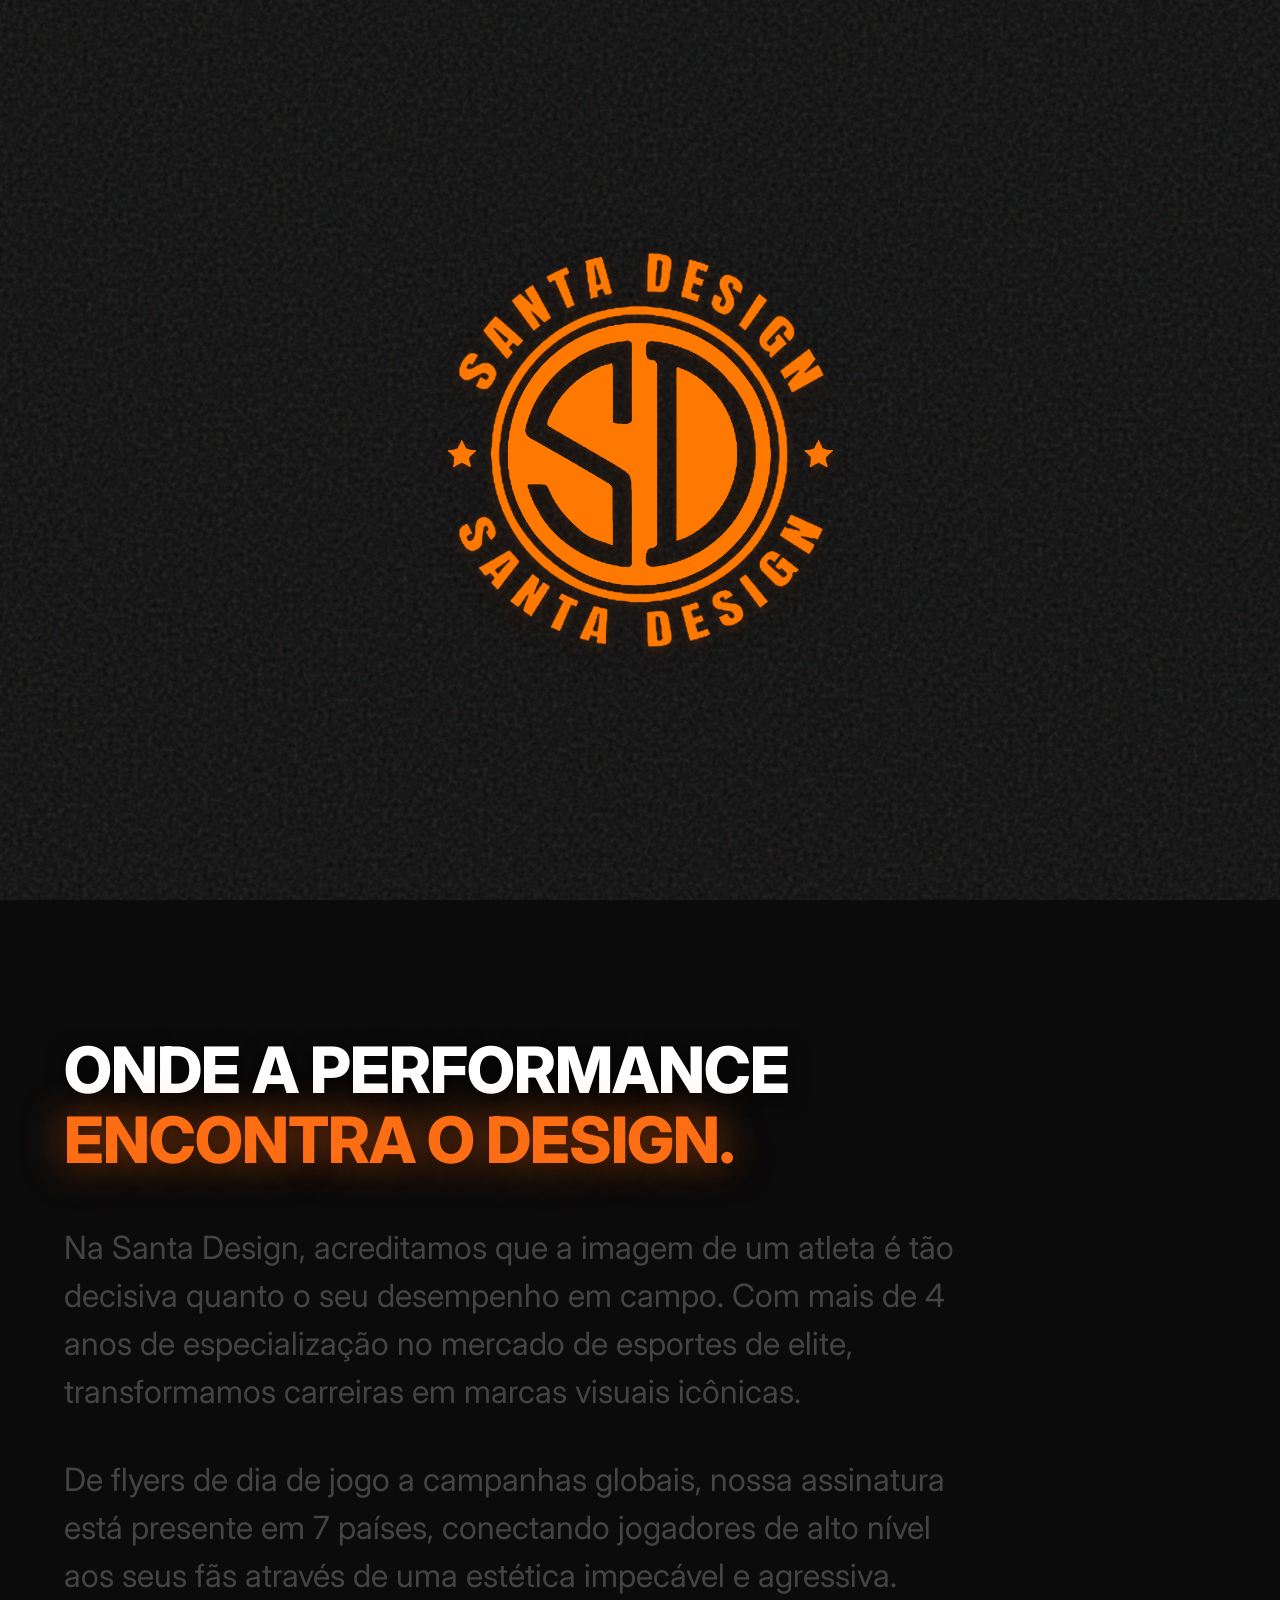
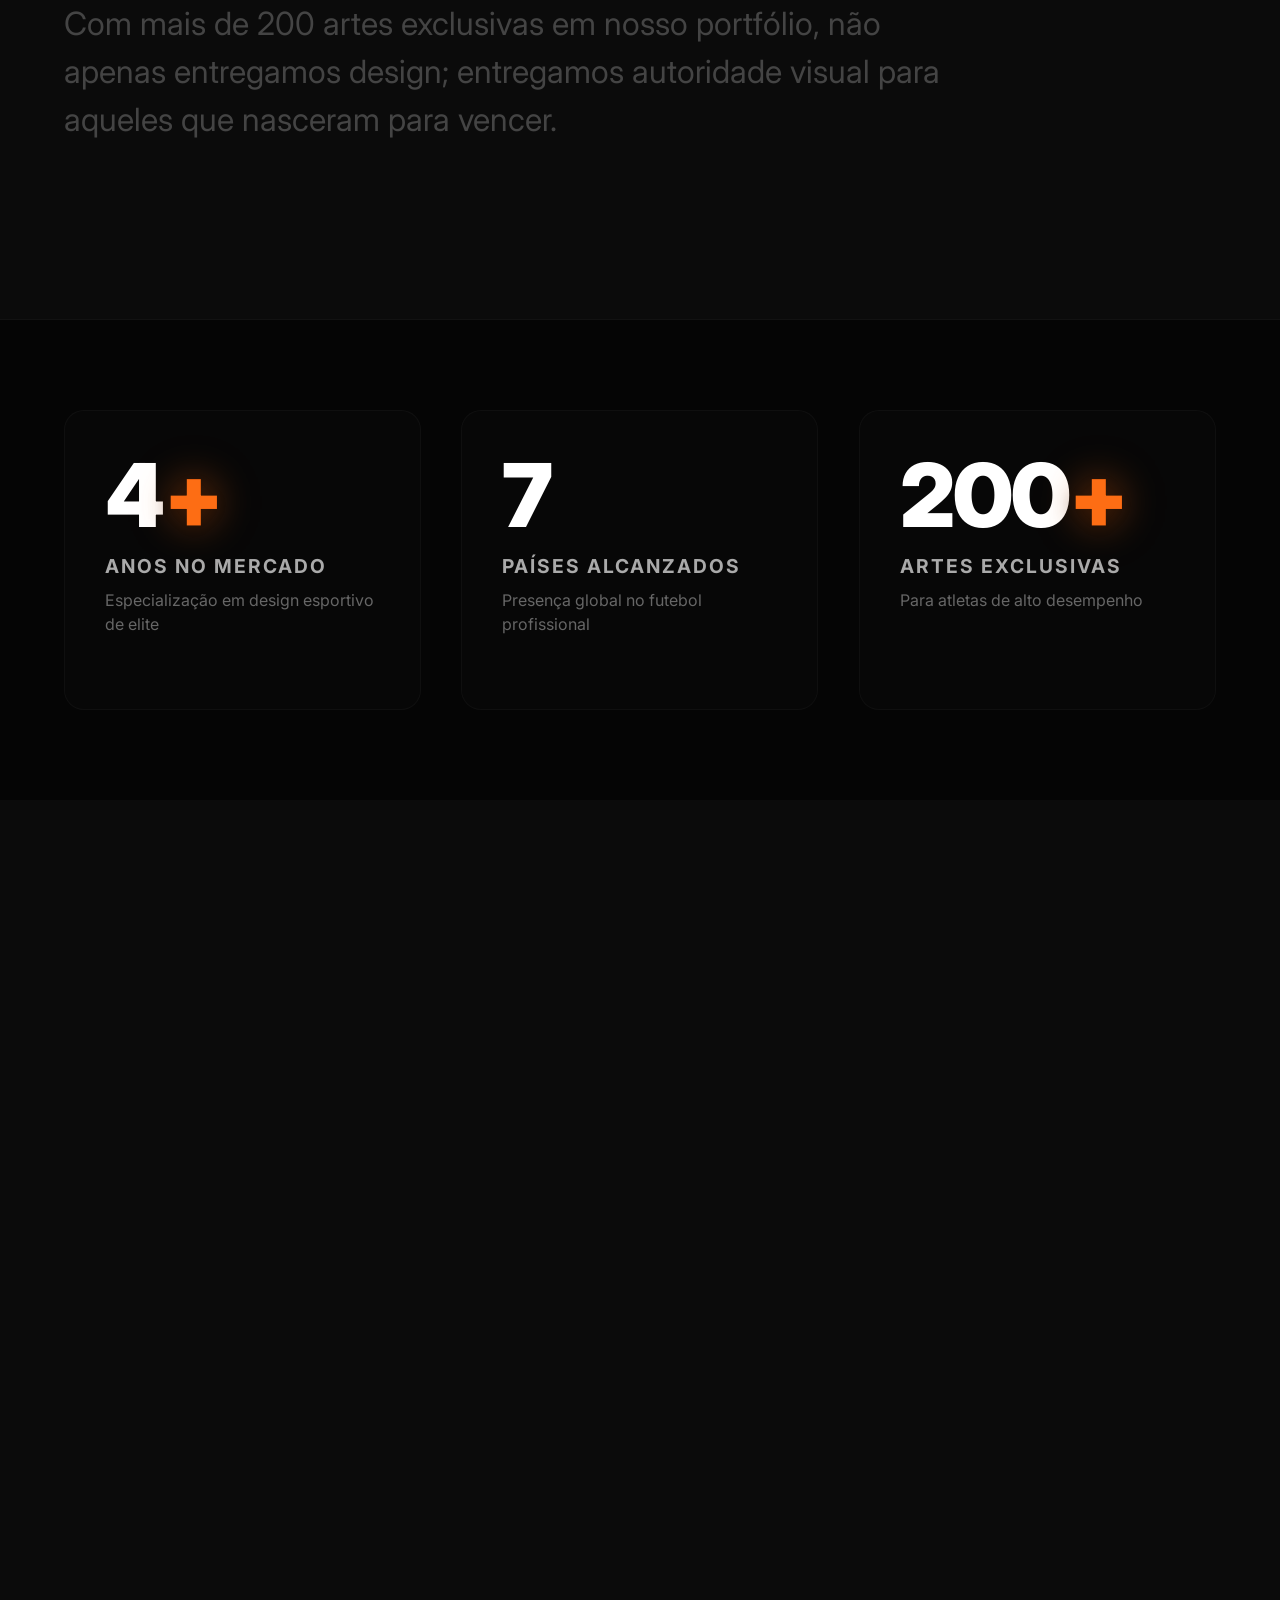
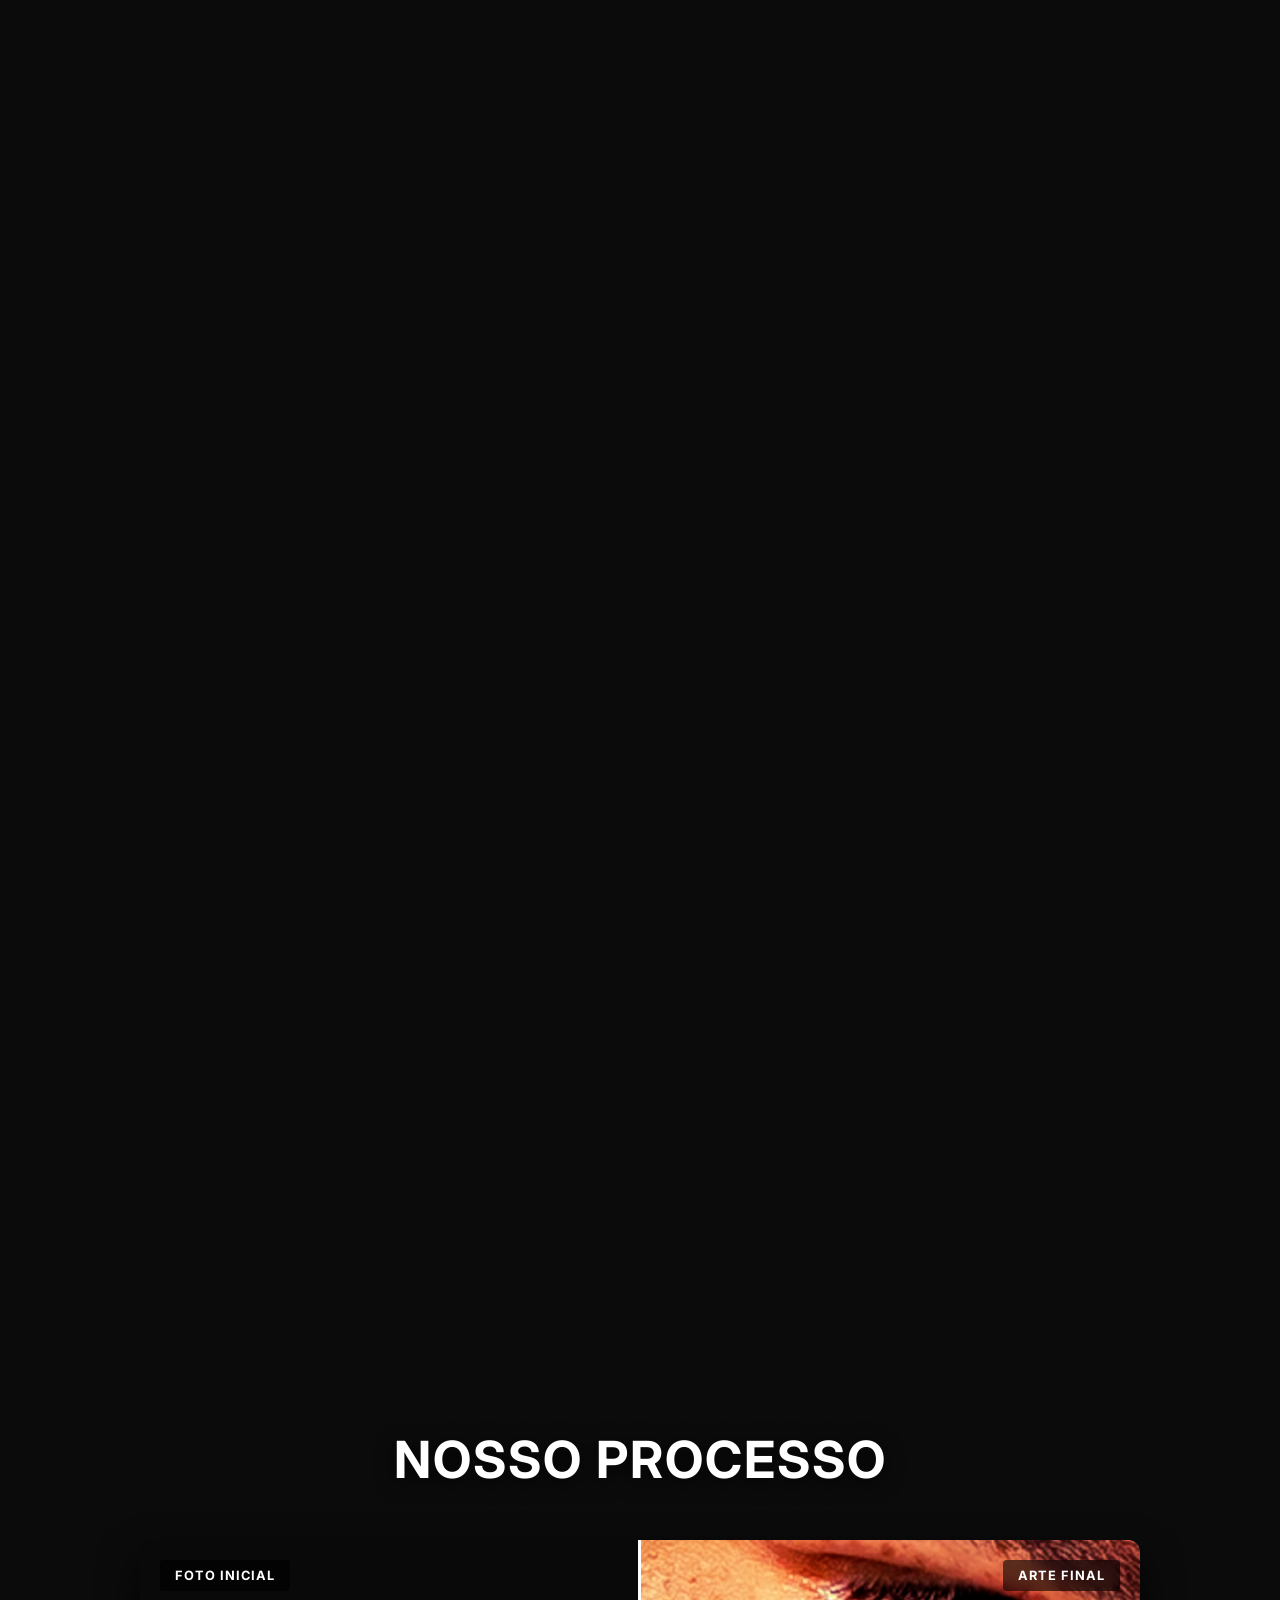
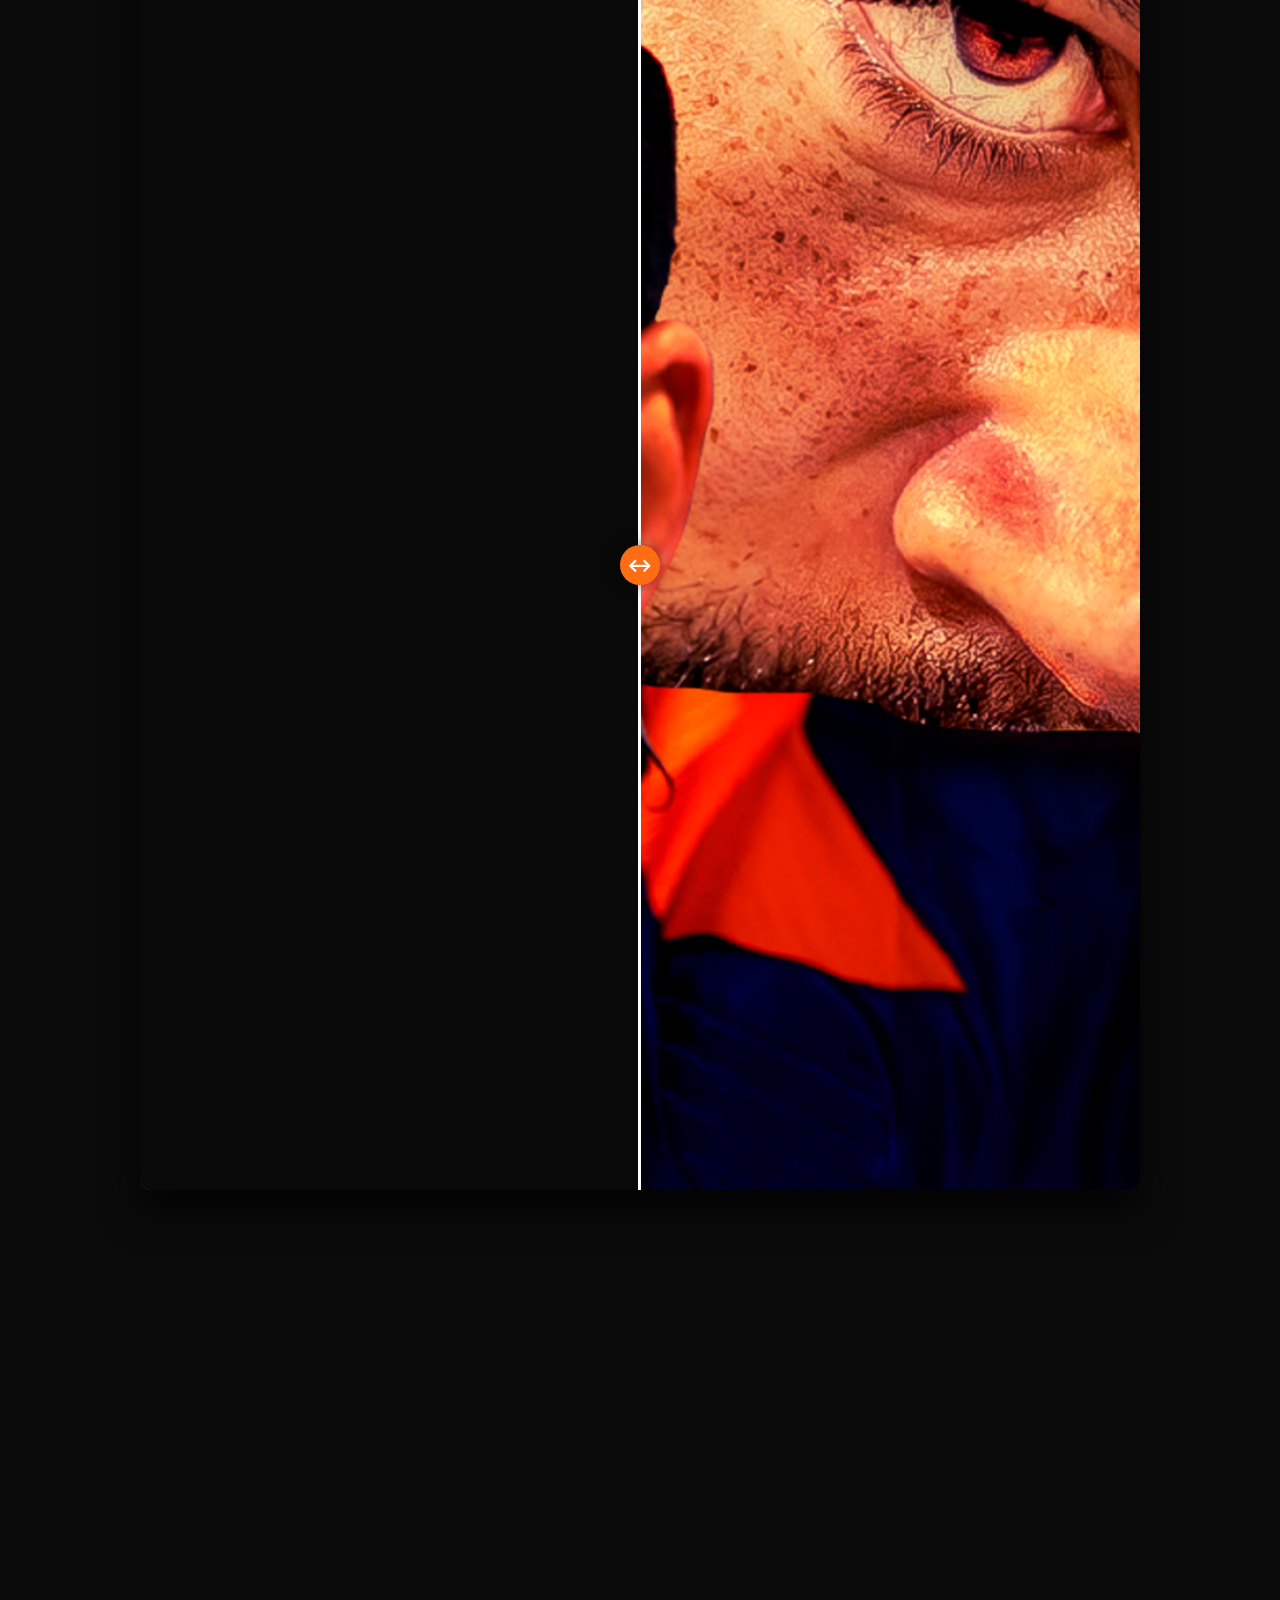
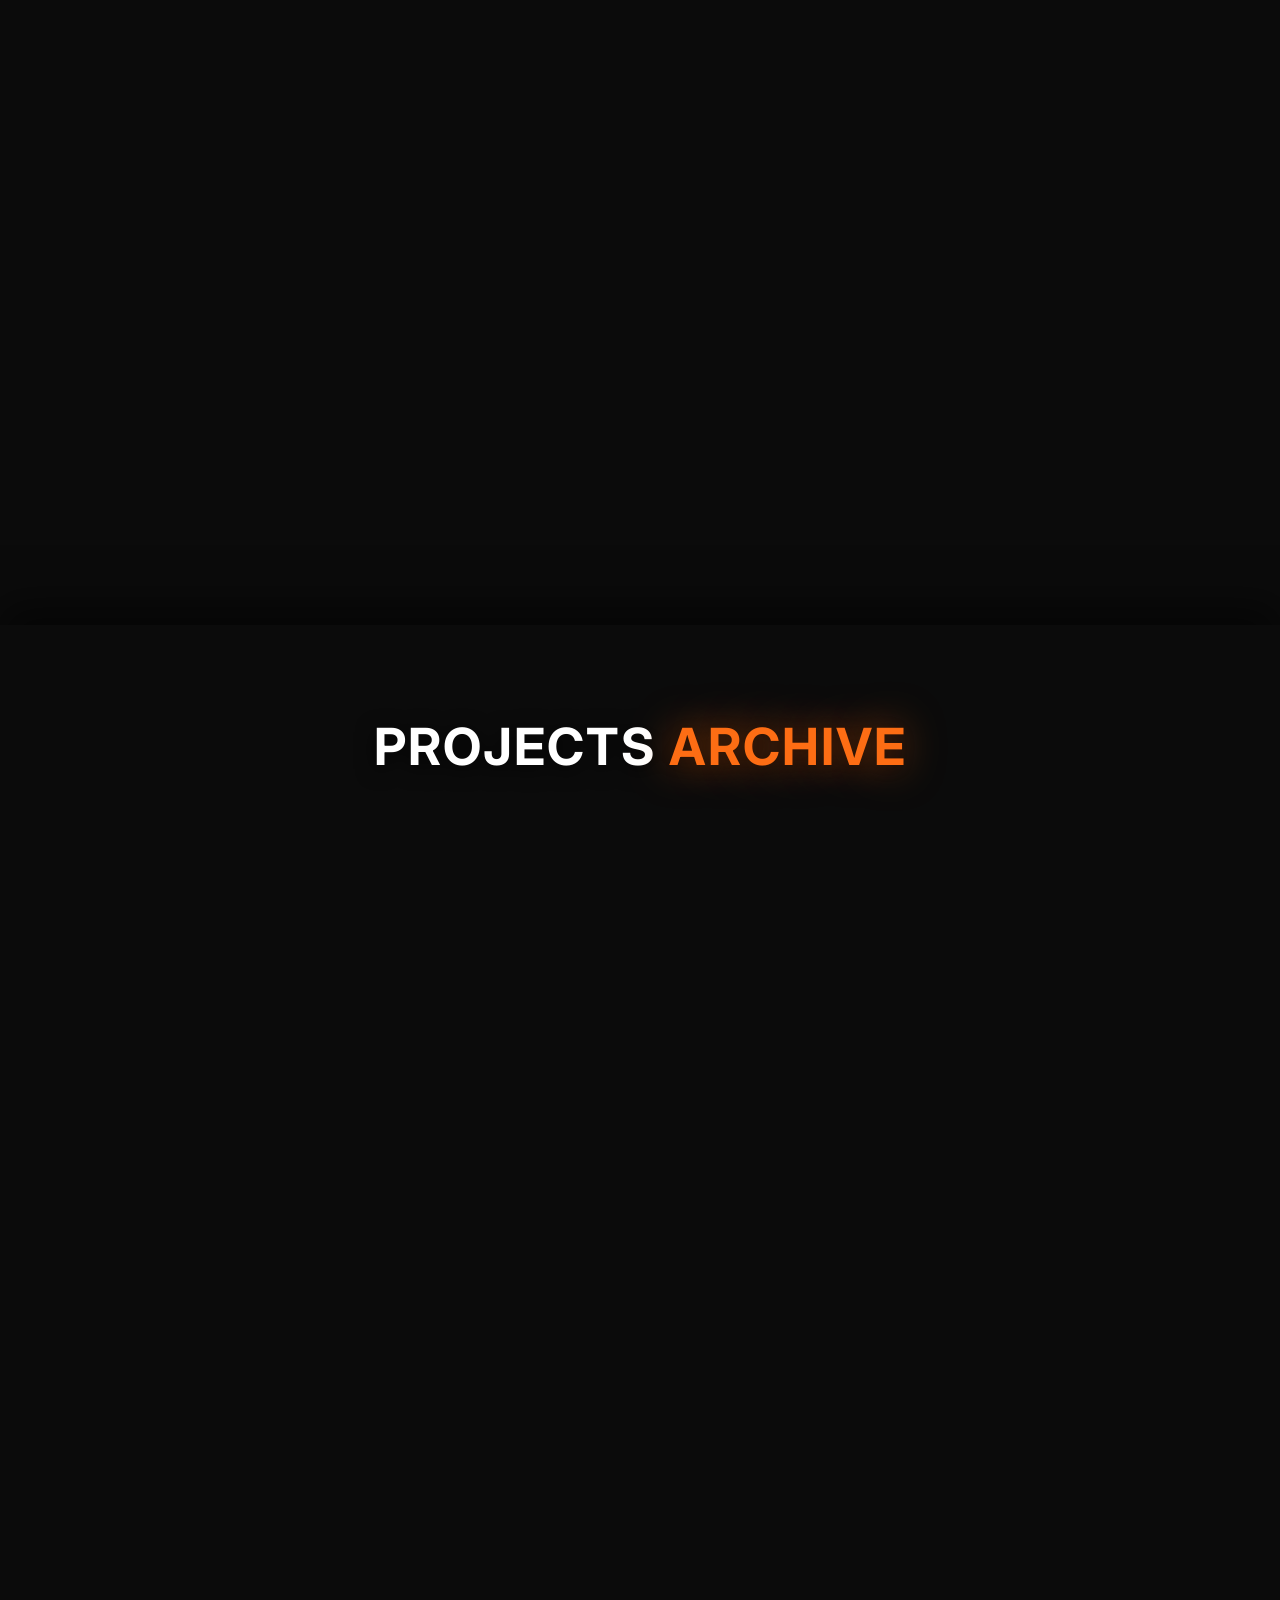
==== index.html @ 3b0ed63c "dobra 7" ====
<!DOCTYPE html>
<html lang="pt-BR">
<head>
    <meta charset="UTF-8">
    <meta name="viewport" content="width=device-width, initial-scale=1.0">
    <title>Santa Design | Portfólio</title>
    <link rel="icon" type="image/png" href="assets/logo.png">
    <link rel="stylesheet" href="style.css?v=1.1">
    <!-- Google Fonts -->
    <link rel="preconnect" href="https://fonts.googleapis.com">
    <link rel="preconnect" href="https://fonts.gstatic.com" crossorigin>
    <link href="https://fonts.googleapis.com/css2?family=Oswald:wght@400;700&family=Inter:wght@300;400;600&display=swap" rel="stylesheet">
    <!-- GSAP via CDN -->
    <script src="https://cdnjs.cloudflare.com/ajax/libs/gsap/3.12.2/gsap.min.js"></script>
    <script src="https://cdnjs.cloudflare.com/ajax/libs/gsap/3.12.2/ScrollTrigger.min.js"></script>
</head>
<body>

    <!-- Language Switcher Dropdown -->
    <nav class="language-switcher" id="langSwitcher">
        <button class="lang-current" id="langCurrent">PT</button>
        <div class="lang-dropdown">
            <button class="lang-option" data-lang="pt">PT</button>
            <button class="lang-option" data-lang="en">EN</button>
            <button class="lang-option" data-lang="es">ES</button>
        </div>
    </nav>


    <!-- Tactile Preloader -->
    <div id="preloader" class="tactile-preloader">
        <div class="paper-texture"></div>
        <div class="logo-assembly">
            <div class="stamp-overlay"></div>
            
            <div class="logo-layers">
                <!-- 1. Circulo Interno (SD) -->
                <img src="assets/preloader/circulo%20interno.png" class="logo-part logo-center" alt="SD">
                
                <!-- 2. Circulo Externo (anel) -->
                <img src="assets/preloader/circulo%20externo.png" class="logo-part logo-ring" alt="Ring">
                
                <!-- 3. Escrita Superior -->
                <img src="assets/preloader/escrita%20superior.png" class="logo-part logo-text-top" alt="Santa Design Top">
                
                <!-- 4. Escrita Inferior -->
                <img src="assets/preloader/escrita%20inferior.png" class="logo-part logo-text-bottom" alt="Santa Design Bottom">
                
                <!-- 5. Estrela Esquerda -->
                <img src="assets/preloader/estrela%20esquerda.png" class="logo-part logo-star-left" alt="Star Left">
                
                <!-- 6. Estrela Direita -->
                <img src="assets/preloader/estrela%20direita.png" class="logo-part logo-star-right" alt="Star Right">
            </div>
        </div>
    </div>



    <!-- Parallax Hero Section -->
    <section class="hero-parallax">
        
        <!-- Desktop Layers -->
        <div class="parallax-layers desktop-layers">
            <div class="layer layer-1" style="background-image: url('assets/home%20desktop/img1.png');"></div>
            <div class="layer layer-2" style="background-image: url('assets/home%20desktop/img2.png');"></div>
            <div class="layer layer-3" style="background-image: url('assets/home%20desktop/img3.png?v=2');"></div>
            <div class="layer layer-4" style="background-image: url('assets/home%20desktop/img4.png?v=2');"></div>
            <div class="layer layer-5" style="background-image: url('assets/home%20desktop/img5.png');"></div>
        </div>

        <!-- Mobile Layers -->
        <div class="parallax-layers mobile-layers">
            <div class="layer layer-1" style="background-image: url('assets/home%20mobile/img1.png');"></div>
            <div class="layer layer-2" style="background-image: url('assets/home%20mobile/img2.png');"></div>
            <div class="layer layer-3" style="background-image: url('assets/home%20mobile/img3.png');"></div>
            <div class="layer layer-4" style="background-image: url('assets/home%20mobile/img4.png');"></div>
            <div class="layer layer-5" style="background-image: url('assets/home%20mobile/img5.png');"></div>
        </div>

        <div class="hero-content">
            <img src="assets/logo.png" alt="Santa Design" class="hero-logo">
            <h1>
                <span class="text-white" data-i18n="hero_title_1">DESIGNING THE</span><br>
                <span class="text-orange" data-i18n="hero_title_2">ELITE</span>
            </h1>
            <p data-i18n="hero_subtitle">Gráficos esportivos que elevam o jogo ao nível global</p>
            <a href="#" class="btn-primary" data-i18n="hero_btn">VER PORTFÓLIO <span class="arrow">&rarr;</span></a>
            
            <div class="scroll-indicator">
                <span data-i18n="scroll">SCROLL</span>
                <div class="line"></div>
            </div>
        </div>
    </section>

    <!-- About Section: Where Performance meets Design -->
    <section class="about-section">
        <div class="about-container">
            <h2>
                <span class="text-white" data-i18n="about_title_1">Where Performance</span><br>
                <span class="text-orange" data-i18n="about_title_2">meets Design.</span>
            </h2>
            
            <p class="reveal-text" data-i18n="about_p1">
                At Santa Design, we believe that an athlete's image is as decisive as their performance on the field. 
                With over 4 years of specialization in the elite sports market, we transform careers into iconic visual brands.
            </p>
            
            <p class="reveal-text" data-i18n="about_p2">
                From matchday flyers to global campaigns, our signature is present in 7 countries, connecting 
                high-level players to their fans through impeccable and aggressive aesthetics. With over 200 
                exclusive artworks in our portfolio, we don't just deliver design; we deliver visual authority 
                for those born to win.
            </p>
        </div>
    </section>

    <!-- 1. Stats Section -->
    <section class="stats-section">
        <div class="stats-container">
            <div class="stat-item">
                <div class="stat-number"><span class="count-up">4</span><span class="text-orange">+</span></div>
                <h3 data-i18n="stats_years">YEARS IN THE MARKET</h3>
                <p data-i18n="stats_years_desc">Specialization in elite sports design</p>
                <div class="stat-line"></div>
            </div>
            <div class="stat-item fade-up" style="transition-delay: 0.2s;">
                <div class="stat-number"><span class="count-up">7</span></div>
                <h3 data-i18n="stats_countries">COUNTRIES REACHED</h3>
                <p data-i18n="stats_countries_desc">Global presence in professional football</p>
                <div class="stat-line"></div>
            </div>
            <div class="stat-item fade-up" style="transition-delay: 0.4s;">
                <div class="stat-number"><span class="count-up">200</span><span class="text-orange">+</span></div>
                <h3 data-i18n="stats_art">EXCLUSIVE ARTWORKS</h3>
                <p data-i18n="stats_art_desc">For high-performance athletes</p>
                <div class="stat-line"></div>
            </div>
        </div>
    </section>

    <!-- 2. Portfolio Gallery -->
    <section class="portfolio-section px-5">
        <div class="portfolio-grid">
            <!-- Bloco 1: Grande Esquerda, 2 Pequenas Direita (Imagens 1, 2, 3) -->
            <div class="portfolio-item work-large reveal-item">
                <img src="assets/desktop/img1.png" alt="Art 1">
                <div class="portfolio-overlay"><h3>PRO ATHLETE V1</h3></div>
            </div>
            <div class="portfolio-item work-small reveal-item">
                <img src="assets/desktop/img2.png" alt="Art 2">
                <div class="portfolio-overlay"><h3>PRO ATHLETE V2</h3></div>
            </div>
            <div class="portfolio-item work-small reveal-item">
                <img src="assets/desktop/img3.png" alt="Art 3">
                <div class="portfolio-overlay"><h3>PRO ATHLETE V3</h3></div>
            </div>

            <!-- Bloco 2: 2 Pequenas Esquerda, Grande Direita (Imagens 5, 4, 6 - Espelhado) -->
            <div class="portfolio-item work-small reveal-item">
                <img src="assets/desktop/img5.png" alt="Art 5">
                <div class="portfolio-overlay"><h3>ELITE GRAPHICS</h3></div>
            </div>
            <div class="portfolio-item work-large reveal-item">
                <img src="assets/desktop/img4.png" alt="Art 4">
                <div class="portfolio-overlay"><h3>MATCHDAY SERIES</h3></div>
            </div>
            <div class="portfolio-item work-small reveal-item">
                <img src="assets/desktop/img6.png" alt="Art 6">
                <div class="portfolio-overlay"><h3>VISIONARY</h3></div>
            </div>
        </div>
    </section>

    <!-- 3. Our Process (Before/After Slider) -->
    <section class="process-section">
        <h2 class="text-center fade-up"><span class="text-white" data-i18n="process_title">OUR PROCESS</span></h2>
        <div class="before-after-slider fade-up">
            <!-- Labels movidos para o container pai para evitar clipping -->
            <span class="label label-right" data-i18n="final_art">FINAL ART</span>
            <span class="label label-left" data-i18n="initial_photo">INITIAL PHOTO</span>

            <!-- Camada Base: Final Art (baixo) -->
            <div class="image-after">
                <img src="assets/desktop/img6.png" alt="Final Art">
            </div>
            <!-- Camada Cima: Initial Photo (recortada) -->
            <div class="image-before">
                <!-- Since we only have final arts, using a different art to simulate 'before' visually for logic testing -->
                <img src="assets/desktop/img0.png" alt="Initial Photo">
            </div>
            <div class="slider-handle">
                <div class="arrows">↔</div>
            </div>
            <input type="range" min="0" max="100" value="50" class="slider" id="processSlider">
        </div>
    </section>


    <!-- 4. Pinned Reveal Section (Dobra 6) -->
    <section class="dobra6-reveal-container">
        <div class="dobra6-sticky">
            <picture>
                <source media="(max-width: 768px)" srcset="assets/mobile/dobra6.png">
                <img src="assets/desktop/dobra6.png" alt="Reveal Image">
            </picture>
        </div>
    </section>

    <!-- 5. Gallery Section (Dobra 7) -->
    <section class="dobra7-gallery">
        <div class="gallery-container">
            <h2 class="text-center fade-up"><span class="text-white">PROJECTS</span> <span class="text-orange">ARCHIVE</span></h2>
            <div class="gallery-grid">
                <!-- 12 Imagens Placeholder -->
                <div class="gallery-item reveal-item" data-description="Elite Sports Visual #1">
                    <img src="assets/desktop/img1.png" alt="Project 1">
                </div>
                <div class="gallery-item reveal-item" data-description="Elite Sports Visual #2">
                    <img src="assets/desktop/img2.png" alt="Project 2">
                </div>
                <div class="gallery-item reveal-item" data-description="Elite Sports Visual #3">
                    <img src="assets/desktop/img3.png" alt="Project 3">
                </div>
                <div class="gallery-item reveal-item" data-description="Elite Sports Visual #4">
                    <img src="assets/desktop/img4.png" alt="Project 4">
                </div>
                <div class="gallery-item reveal-item" data-description="Elite Sports Visual #5">
                    <img src="assets/desktop/img5.png" alt="Project 5">
                </div>
                <div class="gallery-item reveal-item" data-description="Elite Sports Visual #6">
                    <img src="assets/desktop/img6.png" alt="Project 6">
                </div>
                <div class="gallery-item reveal-item" data-description="Elite Sports Visual #7">
                    <img src="assets/desktop/img7.png" alt="Project 7">
                </div>
                <div class="gallery-item reveal-item" data-description="Elite Sports Visual #8">
                    <img src="assets/desktop/img8.png" alt="Project 8">
                </div>
                <div class="gallery-item reveal-item" data-description="Elite Sports Visual #9">
                    <img src="assets/desktop/img9.png" alt="Project 9">
                </div>
                <div class="gallery-item reveal-item" data-description="Elite Sports Visual #10">
                    <img src="assets/desktop/img1.png" alt="Project 10">
                </div>
                <div class="gallery-item reveal-item" data-description="Elite Sports Visual #11">
                    <img src="assets/desktop/img2.png" alt="Project 11">
                </div>
                <div class="gallery-item reveal-item" data-description="Elite Sports Visual #12">
                    <img src="assets/desktop/img3.png" alt="Project 12">
                </div>
            </div>
        </div>
    </section>

    <!-- Lightbox Modal -->
    <div id="lightbox" class="lightbox">
        <span class="lightbox-close">&times;</span>
        <div class="lightbox-content">
            <img id="lightbox-img" src="" alt="Full View">
            <p id="lightbox-caption" class="lightbox-caption"></p>
        </div>
    </div>

    <script src="main.js"></script>
</body>
</html>
---- style.css ----
:root {
    --bg-color: #0b0b0b;
    --text-color: #ffffff;
    --accent: #E50914;
    /* Example accent */
}

* {
    margin: 0;
    padding: 0;
    box-sizing: border-box;
}

body {
    background-color: var(--bg-color);
    color: var(--text-color);
    font-family: 'Inter', sans-serif;
    overflow-x: hidden;
    overflow-y: hidden;
    /* Hidden until preloader finishes */
}

/* =========================================
   LANGUAGE SWITCHER DROPDOWN
   ========================================= */
.language-switcher {
    position: fixed;
    top: 30px;
    right: 50px;
    z-index: 10001;
    display: flex;
    flex-direction: column;
    align-items: flex-end;
    opacity: 0;
    pointer-events: none;
    transform: translateX(30px);
}

.lang-current {
    background: rgba(255, 255, 255, 0.05);
    backdrop-filter: blur(12px);
    -webkit-backdrop-filter: blur(12px);
    padding: 12px 24px;
    border-radius: 30px;
    border: 1px solid rgba(255, 255, 255, 0.1);
    color: #ffffff !important;
    font-family: 'Inter', sans-serif;
    font-weight: 800;
    font-size: 1rem;
    cursor: pointer;
    transition: all 0.4s cubic-bezier(0.4, 0, 0.2, 1);
    display: flex;
    align-items: center;
    justify-content: center;
    letter-spacing: 1.5px;
    min-width: 70px;
    z-index: 10002;
}

.lang-current:hover {
    background: rgba(255, 255, 255, 0.1);
    border-color: rgba(253, 109, 20, 0.5);
    box-shadow: 0 0 20px rgba(253, 109, 20, 0.1);
}

.lang-dropdown {
    position: absolute;
    top: calc(100% + 15px);
    right: 0;
    background: rgba(15, 15, 15, 0.7);
    backdrop-filter: blur(20px);
    -webkit-backdrop-filter: blur(20px);
    border: 1px solid rgba(255, 255, 255, 0.08);
    border-radius: 20px;
    padding: 12px;
    width: 90px;
    display: flex;
    flex-direction: column;
    gap: 8px;
    opacity: 0;
    visibility: hidden;
    transform: translateY(-15px) scale(0.95);
    transform-origin: top right;
    transition: all 0.4s cubic-bezier(0.175, 0.885, 0.32, 1.275);
    box-shadow: 0 20px 40px rgba(0, 0, 0, 0.6);
}

.language-switcher.open .lang-dropdown {
    opacity: 1;
    visibility: visible;
    transform: translateY(0);
}

.lang-option {
    background: none;
    border: none;
    color: #888;
    font-family: 'Inter', sans-serif;
    font-weight: 600;
    font-size: 0.8rem;
    padding: 8px;
    cursor: pointer;
    border-radius: 8px;
    transition: all 0.2s ease;
    text-align: center;
}

.lang-option:hover {
    background: rgba(255, 255, 255, 0.1);
    color: #fff;
}

.lang-option.active {
    color: #fd6d14;
    background: rgba(253, 109, 20, 0.1);
}

@media (max-width: 768px) {
    .language-switcher {
        top: 20px;
        right: 20px;
    }

    .lang-current {
        padding: 8px 16px;
        font-size: 0.8rem;
    }
}

/* =========================================
   TACTILE PRELOADER
   ========================================= */

.tactile-preloader {
    position: fixed;
    top: 0;
    left: 0;
    width: 100vw;
    height: 100vh;
    background-color: #0b0b0b;
    z-index: 9999;
    display: flex;
    justify-content: center;
    align-items: center;
    overflow: hidden;
    transition: opacity 1s ease-in-out, visibility 1s;
}

.paper-texture {
    position: absolute;
    inset: 0;
    opacity: 0.15;
    background-image: url('data:image/svg+xml;utf8,%3Csvg viewBox="0 0 200 200" xmlns="http://www.w3.org/2000/svg"%3E%3Cfilter id="noiseFilter"%3E%3CfeTurbulence type="fractalNoise" baseFrequency="0.9" numOctaves="3" stitchTiles="stitch"/%3E%3C/filter%3E%3Crect width="100%25" height="100%25" filter="url(%23noiseFilter)"/%3E%3C/svg%3E');
    mix-blend-mode: screen;
    pointer-events: none;
    z-index: 1;
}

.logo-assembly {
    position: relative;
    width: clamp(280px, 40vw, 400px);
    height: clamp(280px, 40vw, 400px);
    z-index: 2;
    display: flex;
    justify-content: center;
    align-items: center;
    filter: drop-shadow(0px 8px 12px rgba(0, 0, 0, 0.4)) drop-shadow(0px 2px 4px rgba(253, 109, 20, 0.2));
}

.logo-layers {
    position: relative;
    width: 100%;
    height: 100%;
}

.logo-part {
    position: absolute;
    top: 0;
    left: 0;
    width: 100%;
    height: 100%;
    object-fit: contain;
    will-change: transform, opacity;
}

.stamp-overlay {
    position: absolute;
    inset: -20px;
    background-image: none;
    pointer-events: none;
    z-index: 10;
    opacity: 0;
}

@keyframes texture-shimmer {
    0% {
        transform: scale(1) translate(0, 0);
    }

    25% {
        transform: scale(1.02) translate(1px, -1px);
    }

    50% {
        transform: scale(1) translate(-1px, 1px);
    }

    75% {
        transform: scale(1.01) translate(1px, 1px);
    }

    100% {
        transform: scale(1) translate(0, 0);
    }
}


/* =========================================
   PARALLAX HERO
   ========================================= */
.hero-parallax {
    position: relative;
    width: 100vw;
    height: 100vh;
    overflow: hidden;
    display: flex;
    justify-content: center;
    align-items: center;
}

.parallax-layers {
    position: absolute;
    top: 0;
    left: 0;
    width: 100%;
    height: 100%;
    z-index: 1;
}

.layer {
    position: absolute;
    top: -25%;
    /* Aumentado para acomodar os 200px de deslocamento sem mostrar a borda */
    left: -10%;
    width: 120%;
    height: 150%;
    /* Altura ajustada para manter a proporção */
    background-size: cover;
    background-position: center;
    background-repeat: no-repeat;
    will-change: transform;
}

/* Ajuste solicitado: 70px para esquerda e 35px para baixo */
.desktop-layers .layer-4 {
    left: calc(-10% - 70px);
    top: calc(-25% + 35px);
}

/* Mantém a 'folga' maior apenas no mobile para evitar o bug da barra de endereços */
@media (max-width: 768px) {
    .layer {
        top: -45%;
        height: 190%;
    }

    /* Jogador pequeno: mais para esquerda e para cima + opacidade 20% + deslocamento 20px esquerda */
    .mobile-layers .layer-5 {
        background-position: 15% 35%;
        opacity: 0.4 !important;
        /* !important necessário para sobrepor a animação de entrada do GSAP */
        left: calc(-10% - 20px);
        width: calc(120% + 200px);
        /* Aumentando um pouco mais a largura para segurança conforme as outras layers */
    }

    /* Olhos do rosto grande: desloca mais para baixo */
    .mobile-layers .layer-2,
    .mobile-layers .layer-3,
    .mobile-layers .layer-4 {
        background-position: center 55%;
    }

    /* Ajuste solicitado: 100px para esquerda e 40px para cima */
    .mobile-layers .layer-4 {
        left: calc(-10% - 100px);
        top: calc(-45% - 40px);
        width: calc(120% + 100px);
    }

    /* Ajuste solicitado: 50px para baixo */
    .mobile-layers .layer-3 {
        top: calc(-45% + 50px);
    }
}

/* Mobile vs Desktop switching */
.desktop-layers {
    display: block;
}

.mobile-layers {
    display: none;
}

@media (max-width: 768px) {
    .desktop-layers {
        display: none;
    }

    .mobile-layers {
        display: block;
    }
}

.hero-content {
    position: relative;
    z-index: 10;
    text-align: center;
    pointer-events: none;
    opacity: 0;
    transform: translateY(30px);
    transition: opacity 1.5s ease 0.5s, transform 1.5s ease 0.5s;
}

.hero-logo {
    width: 140px;
    height: auto;
    margin-bottom: 25px;
    /* black shadow behind logo */
    filter: drop-shadow(0 4px 15px rgba(0, 0, 0, 0.9)) drop-shadow(0 0 30px rgba(0, 0, 0, 0.8));
}

.hero-content h1 {
    font-family: 'Inter', sans-serif;
    font-size: 5.5rem;
    font-weight: 900;
    text-transform: uppercase;
    letter-spacing: -2px;
    margin-bottom: 10px;
    line-height: 1.05;
}

.text-white {
    color: #ffffff;
    text-shadow: 0 4px 20px rgba(0, 0, 0, 0.8);
}

.text-orange {
    color: #fd6d14;
    text-shadow: 0 0 40px rgba(253, 109, 20, 0.6), 0 4px 20px rgba(0, 0, 0, 0.8);
}

.hero-content p {
    font-size: 1.3rem;
    text-shadow: 0 2px 10px rgba(0, 0, 0, 0.8);
    font-weight: 400;
    color: #d1d1d1;
    margin-top: 15px;
    margin-bottom: 40px;
}

.btn-primary {
    display: inline-block;
    background-color: #fd6d14;
    color: #000000;
    font-family: 'Inter', sans-serif;
    font-weight: 700;
    font-size: 1.1rem;
    padding: 16px 45px;
    text-decoration: none;
    text-transform: uppercase;
    letter-spacing: 1px;
    transition: background-color 0.3s ease, transform 0.3s ease;
}

.btn-primary:hover {
    background-color: #ff8233;
    transform: translateY(-3px);
}

.btn-primary .arrow {
    margin-left: 10px;
    font-weight: 900;
}

@media (max-width: 768px) {
    .hero-logo {
        width: 100px;
        margin-bottom: 15px;
    }

    .hero-content h1 {
        font-size: 3rem;
    }

    .hero-content p {
        font-size: 1rem;
        margin-bottom: 30px;
    }

    .btn-primary {
        padding: 14px 35px;
        font-size: 1rem;
    }
}

.scroll-indicator {
    position: absolute;
    bottom: -15vh;
    /* Push down relative to content */
    left: 50%;
    transform: translateX(-50%);
    display: flex;
    flex-direction: column;
    align-items: center;
    gap: 10px;
}

.scroll-indicator span {
    font-size: 0.8rem;
    letter-spacing: 2px;
    opacity: 0.7;
}

.scroll-indicator .line {
    width: 1px;
    height: 40px;
    background: linear-gradient(to bottom, #fff, transparent);
    animation: scrollLine 2s infinite;
}

@keyframes scrollLine {
    0% {
        transform: scaleY(0);
        transform-origin: top;
    }

    50% {
        transform: scaleY(1);
        transform-origin: top;
    }

    50.1% {
        transform: scaleY(1);
        transform-origin: bottom;
    }

    100% {
        transform: scaleY(0);
        transform-origin: bottom;
    }
}

/* =========================================
   ABOUT SECTION
   ========================================= */
.about-section {
    min-height: 100vh;
    background-color: var(--bg-color);
    display: flex;
    justify-content: center;
    align-items: center;
    position: relative;
    z-index: 2;
    /* Sobrepor o background parallax se ele fosse fixed, mas aqui está fluxo normal */
    padding: 15vh 5%;
}

.about-container {
    max-width: 1200px;
    width: 100%;
}

.about-container h2 {
    font-family: 'Inter', sans-serif;
    font-size: clamp(2.5rem, 5vw, 4rem);
    font-weight: 800;
    line-height: 1.1;
    margin-bottom: 3rem;
    text-transform: uppercase;
    letter-spacing: -1px;
}

.reveal-text {
    font-family: 'Inter', sans-serif;
    font-weight: 400;
    font-size: clamp(1.2rem, 2.5vw, 2.2rem);
    line-height: 1.5;
    margin-bottom: 2.5rem;
    color: #444444;
    /* Initial grey color */
    max-width: 900px;
}

.word {
    display: inline-block;
    color: #333333;
    /* Default grey, GSAP vai animar isso */
}

/* =========================================
   GENERIC UTILS & ANIMATION CLASSES
   ========================================= */
.text-center {
    text-align: center;
}

.px-5 {
    padding-left: 5%;
    padding-right: 5%;
}

.fade-up {
    opacity: 0;
    transform: translateY(40px);
    will-change: opacity, transform;
}

/* =========================================
   1. STATS SECTION
   ========================================= */
.stats-section {
    background-color: #050505;
    padding: 10vh 5%;
    border-top: 1px solid rgba(255, 255, 255, 0.05);
}

.stats-container {
    max-width: 1200px;
    margin: 0 auto;
    display: grid;
    grid-template-columns: repeat(auto-fit, minmax(280px, 1fr));
    gap: 40px;
}

.stat-item {
    position: relative;
    padding: 40px;
    border-radius: 20px;
    background: rgba(255, 255, 255, 0.01);
    border: 1px solid rgba(255, 255, 255, 0.03);
    transition: background 0.5s cubic-bezier(0.4, 0, 0.2, 1), 
                border-color 0.5s cubic-bezier(0.4, 0, 0.2, 1),
                box-shadow 0.5s cubic-bezier(0.4, 0, 0.2, 1);
    cursor: default;
    overflow: hidden;
}

.stat-item:hover {
    background: rgba(255, 255, 255, 0.04);
    border-color: rgba(253, 109, 20, 0.2);
    box-shadow: 0 20px 40px rgba(0, 0, 0, 0.4), inset 0 0 20px rgba(253, 109, 20, 0.05);
}

.stat-number {
    font-family: 'Inter', sans-serif;
    font-weight: 900;
    font-size: 5.5rem;
    line-height: 1;
    color: #ffffff;
    margin-bottom: 15px;
    display: flex;
    align-items: baseline;
    letter-spacing: -2px;
    will-change: transform, text-shadow;
    transition: text-shadow 0.4s ease;
}

.stat-item.is-counting .stat-number {
    text-shadow: 0 0 30px rgba(253, 109, 20, 0.5);
    color: #fff;
}

.stat-item h3 {
    font-size: 1.2rem;
    font-weight: 700;
    letter-spacing: 2px;
    color: #aaaaaa;
    margin-bottom: 10px;
}

.stat-item p {
    font-size: 1rem;
    color: #666666;
    line-height: 1.5;
}

.stat-line {
    width: 0; /* Anima via GSAP */
    height: 3px;
    background: linear-gradient(90deg, #fd6d14, #ff8c42, #fd6d14);
    background-size: 200% 100%;
    margin-top: 30px;
    border-radius: 4px;
    box-shadow: 0 0 15px rgba(253, 109, 20, 0.3);
    animation: gradientFlow 3s linear infinite;
}

@keyframes gradientFlow {
    0% { background-position: 100% 0%; }
    100% { background-position: -100% 0%; }
}

.stat-item::before {
    content: '';
    position: absolute;
    top: 0;
    left: 0;
    width: 100%;
    height: 100%;
    background: radial-gradient(circle at var(--mouse-x, 50%) var(--mouse-y, 50%), 
                rgba(253, 109, 20, 0.08) 0%, 
                transparent 50%);
    opacity: 0;
    transition: opacity 0.3s ease;
    pointer-events: none;
}

.stat-item:hover::before {
    opacity: 1;
}

/* =========================================
   2. PORTFOLIO GALLERY
   ========================================= */
.portfolio-section {
    padding-top: 10vh;
    padding-bottom: 10vh;
    background-color: var(--bg-color);
}

.portfolio-grid {
    display: grid;
    grid-template-columns: repeat(12, 1fr);
    gap: 20px;
    max-width: 1600px;
    margin: 0 auto;
}

.portfolio-item {
    position: relative;
    border-radius: 8px;
    overflow: hidden;
    aspect-ratio: 4/5 !important;
    background-color: #111;
    cursor: pointer;
}

.portfolio-overlay {
    position: absolute;
    inset: 0;
    background: linear-gradient(to top, rgba(0, 0, 0, 0.9) 0%, rgba(0, 0, 0, 0) 50%);
    opacity: 0;
    transition: opacity 0.4s ease;
    display: flex;
    align-items: flex-end;
    padding: 30px;
    pointer-events: none;
}

.portfolio-item:hover .portfolio-overlay {
    opacity: 1;
}

.portfolio-overlay h3 {
    font-size: 1.2rem;
    font-weight: 700;
    letter-spacing: 1px;
    color: #fff;
    transform: translateY(20px);
    transition: transform 0.4s ease;
}

.portfolio-item:hover .portfolio-overlay h3 {
    transform: translateY(0);
}

/* Logic for Large (8cols) and Small (4cols) */
.work-large {
    grid-column: span 8 !important;
    grid-row: span 2 !important;
    aspect-ratio: auto !important; 
    /* No desktop, a grande ocupa 2 linhas para manter o 4:5 relativo às pequenas */
}

.work-small {
    grid-column: span 4 !important;
    aspect-ratio: 4/5 !important;
}

.portfolio-item img,
.work-item img {
    width: 100%;
    height: 100%;
    object-fit: cover;
    filter: grayscale(100%);
    transition: filter 0.6s cubic-bezier(0.2, 1, 0.3, 1), 
                transform 0.8s cubic-bezier(0.2, 1, 0.3, 1);
}

.portfolio-item:hover img,
.work-item:hover img {
    filter: grayscale(0%);
    transform: scale(1.08);
}

/* Responsive Mobile */
@media (max-width: 992px) {
    .portfolio-item,
    .work-item,
    .work-large,
    .work-small {
        grid-column: span 12 !important;
        grid-row: auto !important;
        aspect-ratio: 4/5 !important;
    }
    
    .portfolio-grid,
    .works-grid {
        gap: 15px;
    }
}

/* =========================================
   3. PROCESS SLIDER 
   ========================================= */
.process-section {
    background-color: #0b0b0b;
    padding: 15vh 5%;
    overflow: hidden;
}

.process-section h2 {
    font-size: clamp(2rem, 4vw, 3.5rem);
    margin-bottom: 50px;
    letter-spacing: 2px;
}

.before-after-slider {
    position: relative;
    max-width: 1000px;
    margin: 0 auto;
    aspect-ratio: 4/5;
    border-radius: 12px;
    overflow: hidden;
    box-shadow: 0 20px 40px rgba(0, 0, 0, 0.8);
}

.image-after,
.image-before {
    position: absolute;
    top: 0;
    left: 0;
    width: 100%;
    height: 100%;
}

.image-before {
    width: 50%;
    /* Controlado pelo range */
    border-right: 2px solid white;
    z-index: 2;
    overflow: hidden;
}

.image-after img {
    width: 100%;
    height: 100%;
    object-fit: cover;
}

.image-before img {
    width: 1000px;
    /* Deve ser do tamanho do container ou usar object-fit */
    height: 100%;
    object-fit: cover;
    object-position: left;
    max-width: none;
}

/* Responsive image size inside slider container */
.image-before>img,
.image-after>img {
    position: absolute;
    top: 0;
    left: 0;
    width: 100%;
    min-width: 100%;
    height: 100%;
}

.label {
    position: absolute;
    top: 20px;
    padding: 8px 15px;
    background-color: rgba(0, 0, 0, 0.6);
    backdrop-filter: blur(5px);
    font-size: 0.8rem;
    font-weight: 700;
    letter-spacing: 1px;
    border-radius: 4px;
    z-index: 10;
    white-space: nowrap;
    pointer-events: none;
    transition: opacity 0.3s ease;
}

.label-left {
    left: 20px;
}

.label-right {
    right: 20px;
    z-index: 10;
}

.slider {
    position: absolute;
    top: 0;
    left: 0;
    width: 100%;
    height: 100%;
    outline: none;
    background: transparent;
    appearance: none;
    z-index: 5;
    margin: 0;
    cursor: ew-resize;
}

.slider::-webkit-slider-thumb {
    appearance: none;
    width: 40px;
    height: 100%;
    background: transparent;
    cursor: ew-resize;
}

.slider-handle {
    position: absolute;
    top: 0;
    left: 50%;
    /* Controlado pelo JS */
    width: 2px;
    height: 100%;
    background-color: white;
    z-index: 4;
    pointer-events: none;
    transform: translateX(-50%);
}

.slider-handle .arrows {
    position: absolute;
    top: 50%;
    left: 50%;
    transform: translate(-50%, -50%);
    width: 40px;
    height: 40px;
    background-color: #fd6d14;
    border-radius: 50%;
    display: flex;
    justify-content: center;
    align-items: center;
    color: white;
    font-weight: bold;
    font-size: 1.2rem;
    box-shadow: 0 0 15px rgba(0, 0, 0, 0.5);
}



/* Estado inicial para animação de entrada (usado no portfólio) */
.reveal-item {
    opacity: 0;
    transform: translateY(60px);
    will-change: transform, opacity;
}

/* =========================================
   6. DOBRA 6: STICKY REVEAL SECTION
   ========================================= */

/* Container que define a 'área de influência' do efeito */
.dobra6-reveal-container {
    position: relative;
    height: 200vh; /* 100vh para o reveal + 100vh para o 'pinned' antes da sobra 7 cobrir */
    z-index: 1;
    overflow: visible;
    /* Truque: traz a section para debaixo da anterior para o reveal */
    margin-top: -100vh; 
}

.dobra6-sticky {
    position: sticky;
    top: 0;
    width: 100%;
    height: 100vh;
    overflow: hidden;
    background-color: #000;
}

.dobra6-sticky picture img {
    width: 100%;
    height: 100%;
    object-fit: cover;
    object-position: center;
    display: block;
}

/* Ajuste nas dobras adjacentes para garantir a sobreposição */
.process-section {
    position: relative;
    z-index: 10;
    background-color: var(--bg-color); /* Garante que esconde a dobra 6 antes do scroll */
}

/* =========================================
   7. DOBRA 7: GALLERY SECTION
   ========================================= */
.dobra7-gallery {
    position: relative;
    padding: 10vh 5%;
    background-color: var(--bg-color);
    z-index: 10;
    box-shadow: 0 -20px 40px rgba(0, 0, 0, 0.5);
}

.dobra7-gallery h2 {
    margin-bottom: 50px;
    font-size: clamp(2rem, 4vw, 3.5rem);
    letter-spacing: 2px;
}

.gallery-container {
    max-width: 1600px;
    margin: 0 auto;
}

.gallery-grid {
    display: grid;
    /* Desktop: 4 colunas */
    grid-template-columns: repeat(4, 1fr);
    gap: 20px;
}

.gallery-item {
    position: relative;
    aspect-ratio: 4/5;
    overflow: hidden;
    border-radius: 8px;
    cursor: pointer;
    background-color: #111;
}

.gallery-item img {
    width: 100%;
    height: 100%;
    object-fit: cover;
    transition: transform 0.5s cubic-bezier(0.2, 1, 0.3, 1);
}

.gallery-item:hover img {
    transform: scale(1.08); /* Pequeno zoom solicitado */
}

/* =========================================
   LIGHTBOX STYLES
   ========================================= */
.lightbox {
    display: flex; /* Mantido flex para estrutura, mas invisível */
    visibility: hidden;
    position: fixed;
    z-index: 100000;
    left: 0;
    top: 0;
    width: 100%;
    height: 100%;
    background-color: rgba(0, 0, 0, 0.95);
    backdrop-filter: blur(10px);
    -webkit-backdrop-filter: blur(10px);
    justify-content: center;
    align-items: center;
    flex-direction: column;
    opacity: 0;
    will-change: opacity, visibility;
    transition: none; /* Deixar GSAP controlar */
}

.lightbox.open {
    /* GSAP vai lidar com isso, mas mantemos o fallback simples aqui se necessário */
    visibility: visible;
    opacity: 1;
}

.lightbox-content {
    position: relative;
    max-width: 90%;
    max-height: 80vh;
    display: flex;
    flex-direction: column;
    align-items: center;
    will-change: transform, opacity;
}

.lightbox-content img {
    width: auto;
    height: auto;
    max-width: 90vw;
    max-height: 75vh;
    aspect-ratio: 4/5;
    object-fit: cover; /* Garante que preencha os 4:5 solicitado mesmo se a original for diferente */
    box-shadow: 0 0 50px rgba(0,0,0,0.5);
    border: 1px solid rgba(255,255,255,0.1);
}

.lightbox-caption {
    margin-top: 20px;
    color: #fff;
    font-size: 1.1rem;
    font-weight: 600;
    letter-spacing: 1px;
    text-align: center;
}

.lightbox-close {
    position: absolute;
    top: 30px;
    right: 40px;
    color: #fff;
    font-size: 50px;
    font-weight: 300;
    cursor: pointer;
    line-height: 1;
    transition: color 0.3s ease;
    z-index: 100001;
}

.lightbox-close:hover {
    color: #fd6d14;
}

/* Responsividade da Galeria */
@media (max-width: 992px) {
    .gallery-grid {
        /* Mobile: 3 colunas */
        grid-template-columns: repeat(3, 1fr);
        gap: 10px;
    }

    .lightbox-close {
        top: 20px;
        right: 20px;
        font-size: 40px;
    }
}

/* =========================================
   8. CTA & FOOTER
   ========================================= */
.cta-section {
    position: relative;
    z-index: 10;
    background-color: var(--bg-color);
    padding: 15vh 5%;
    text-align: center;
    border-bottom: 1px solid rgba(255, 255, 255, 0.05);
}

.cta-section h2 {
    font-size: clamp(2rem, 5vw, 4rem);
    margin-bottom: 40px;
    font-weight: 900;
}

.site-footer {
    position: relative;
    z-index: 10;
    padding: 50px 5%;
    text-align: center;
    background-color: #000;
}

.footer-logo {
    width: 100px;
    filter: grayscale(1) opacity(0.5);
    margin-bottom: 20px;
    transition: filter 0.3s ease;
}

.site-footer:hover .footer-logo {
    filter: grayscale(0) opacity(1);
}

.site-footer p {
    color: #666;
    font-size: 0.9rem;
    margin-bottom: 10px;
}

.site-footer .copyright {
    color: #444;
    font-size: 0.8rem;
    margin-top: 30px;
}
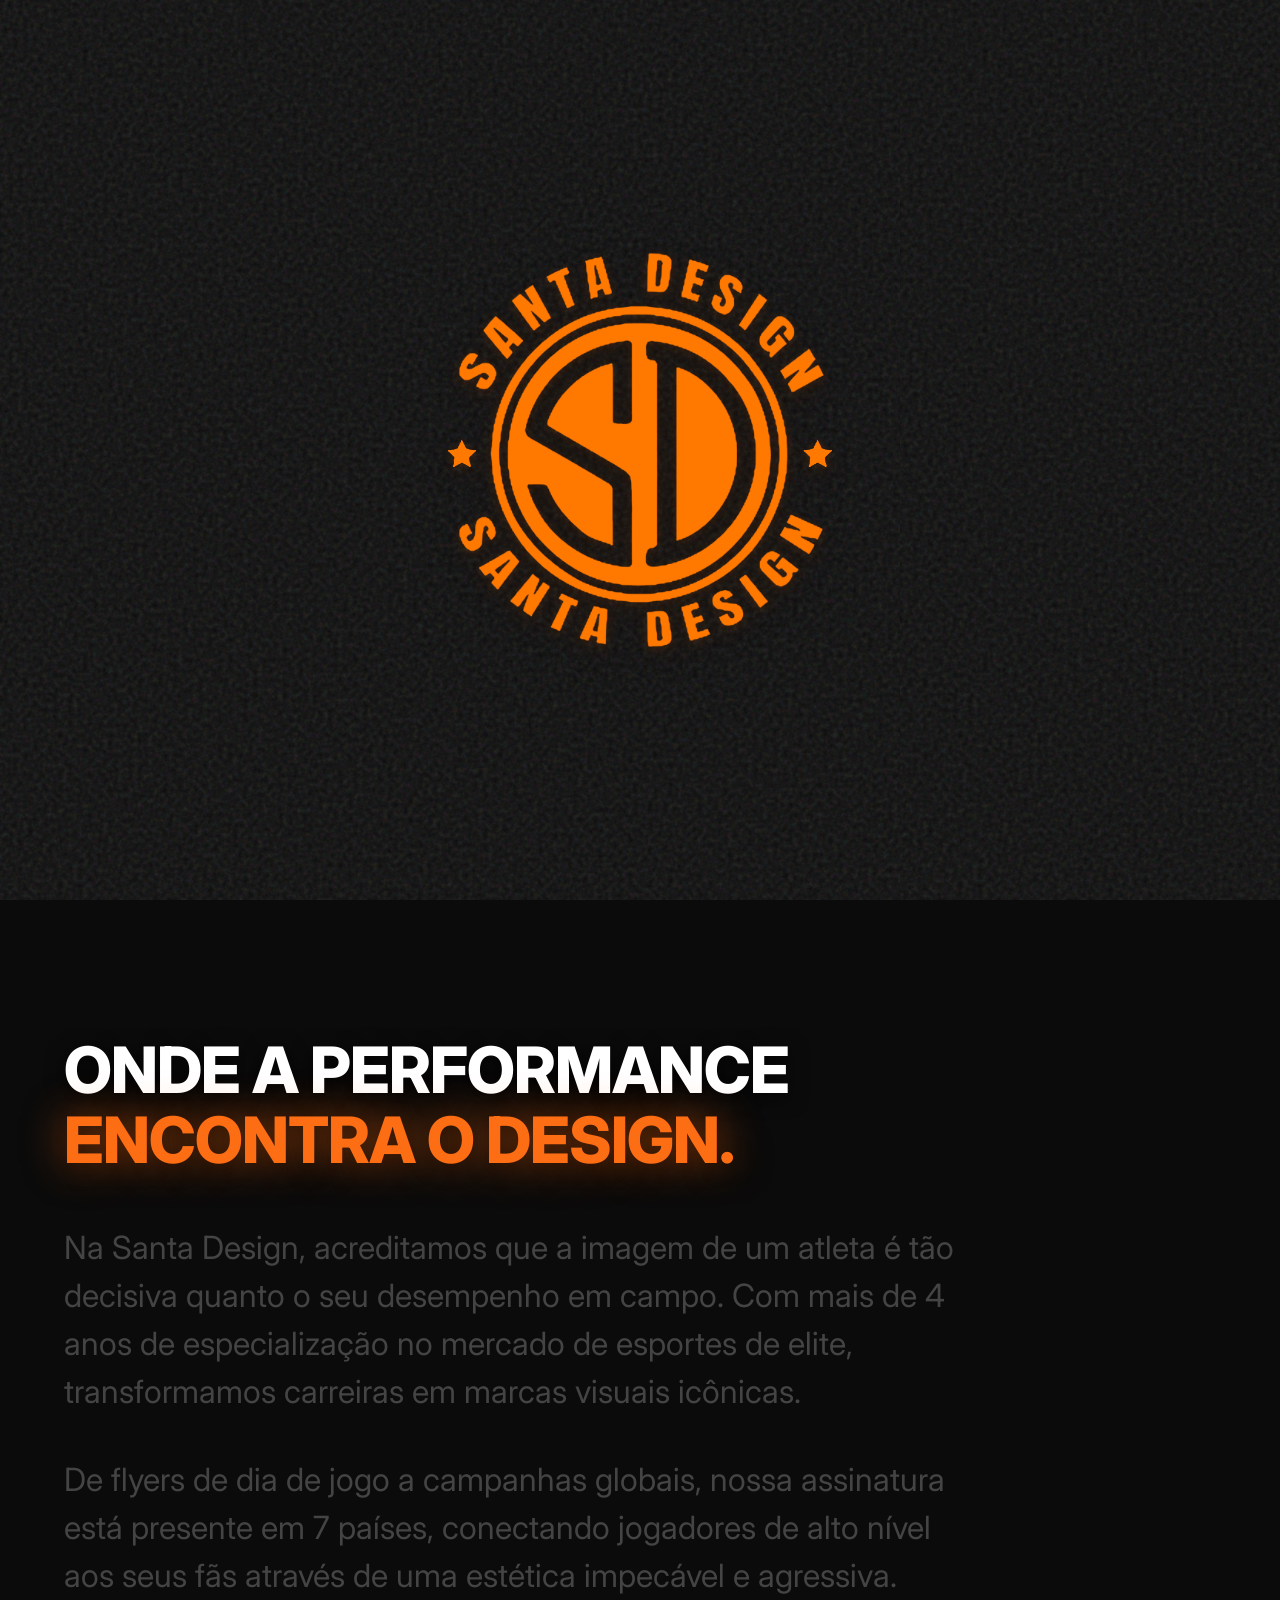
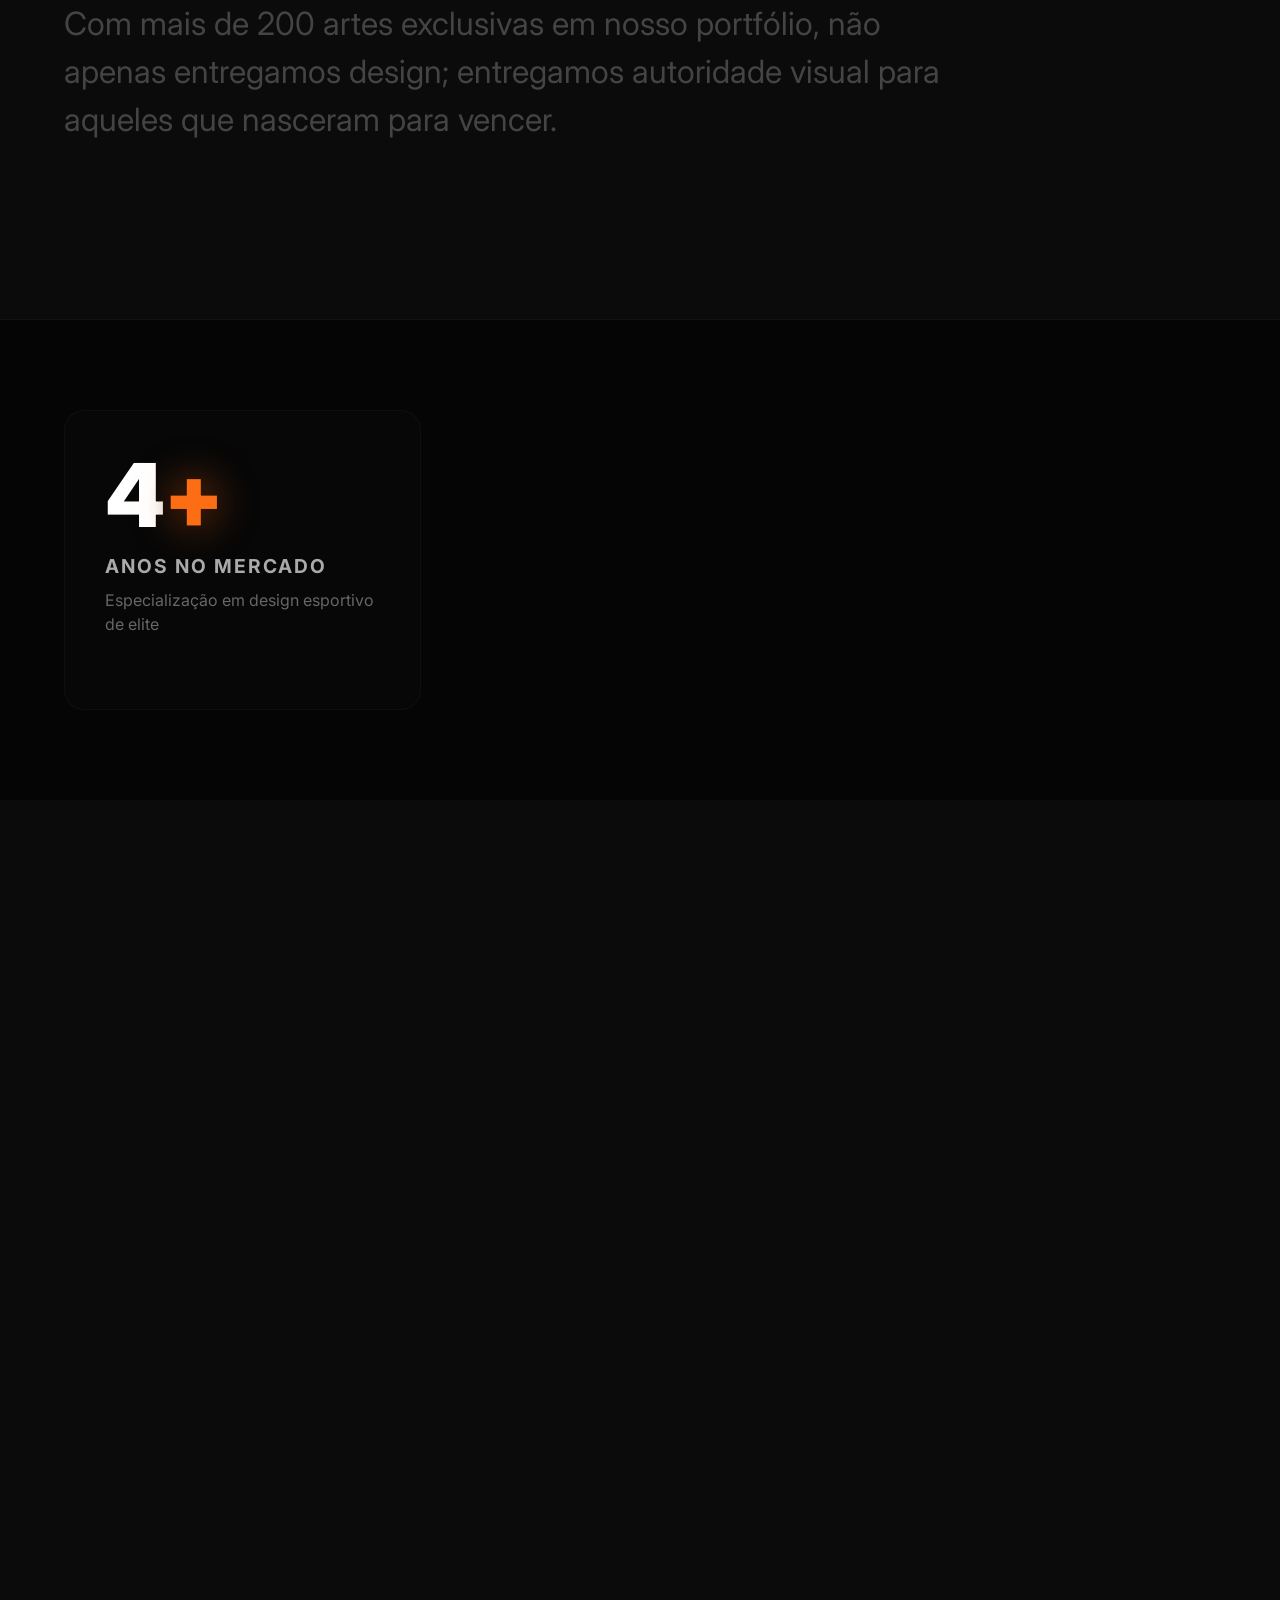
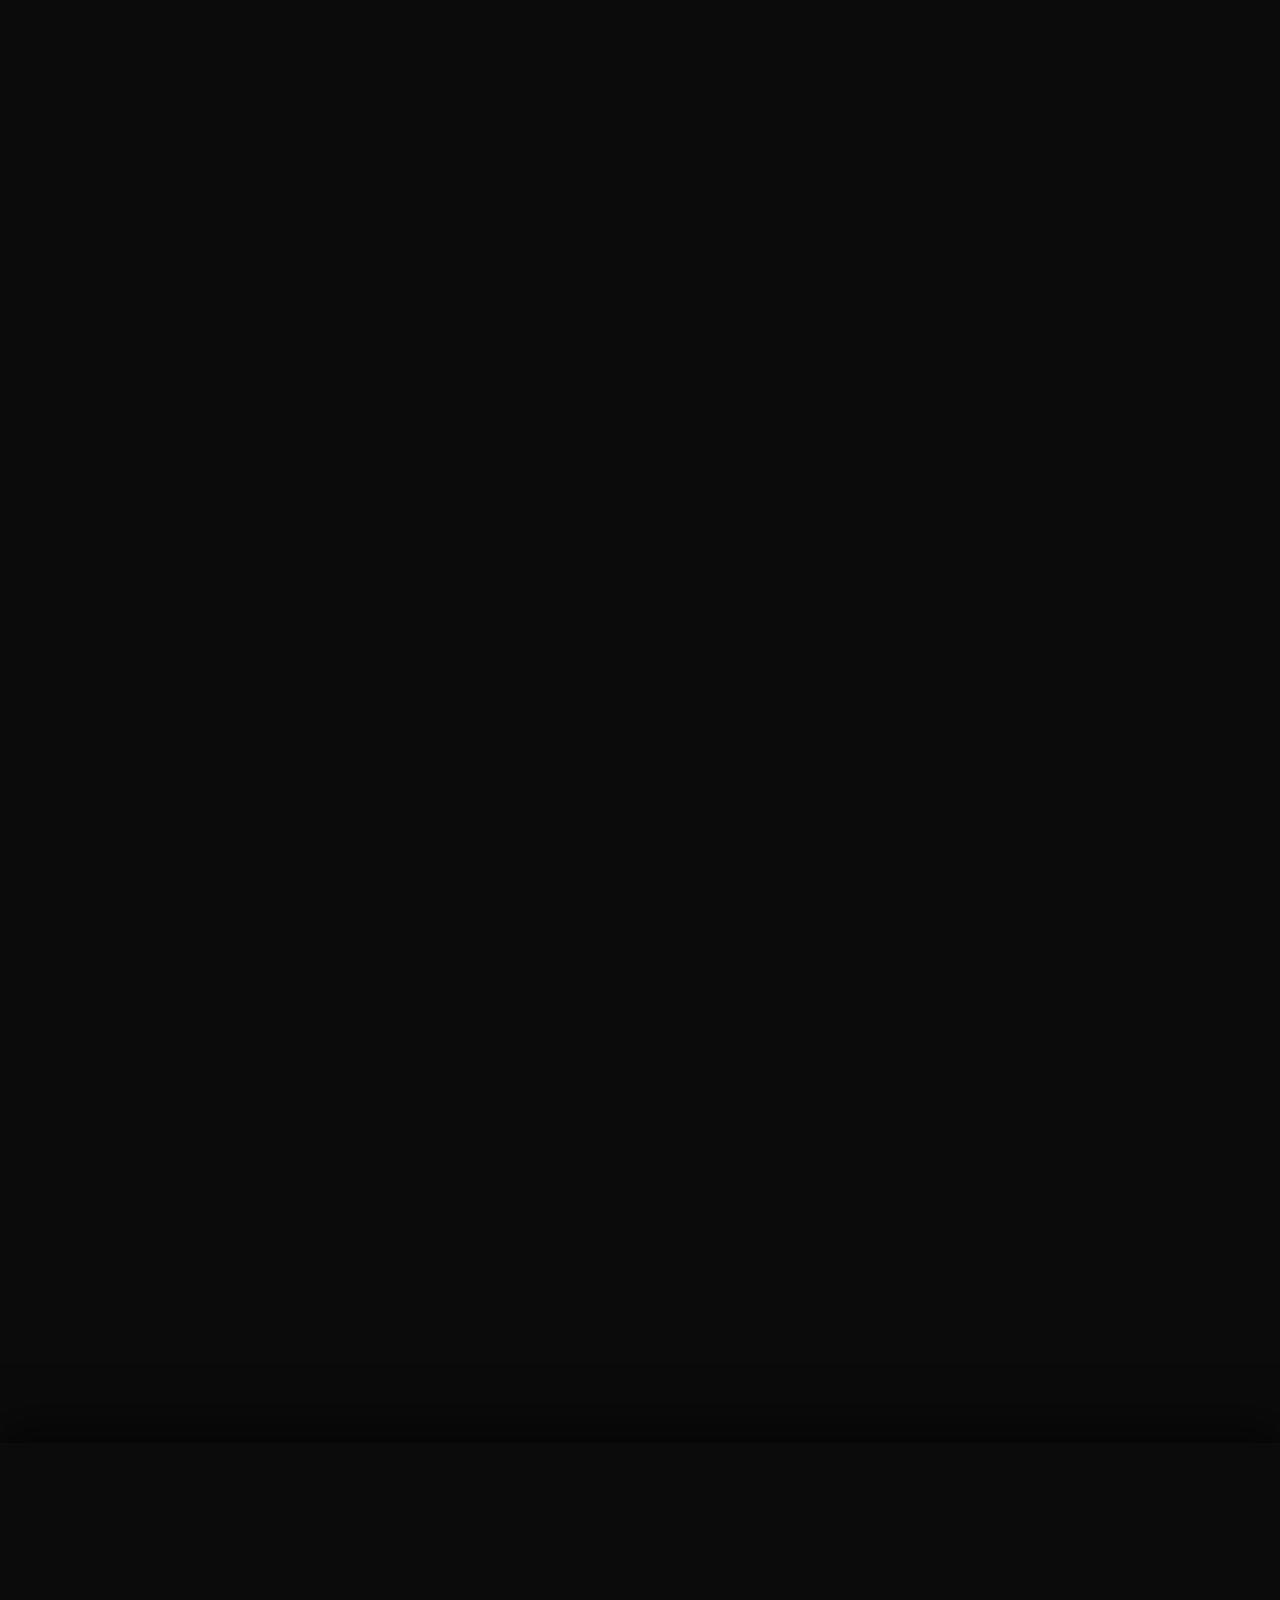
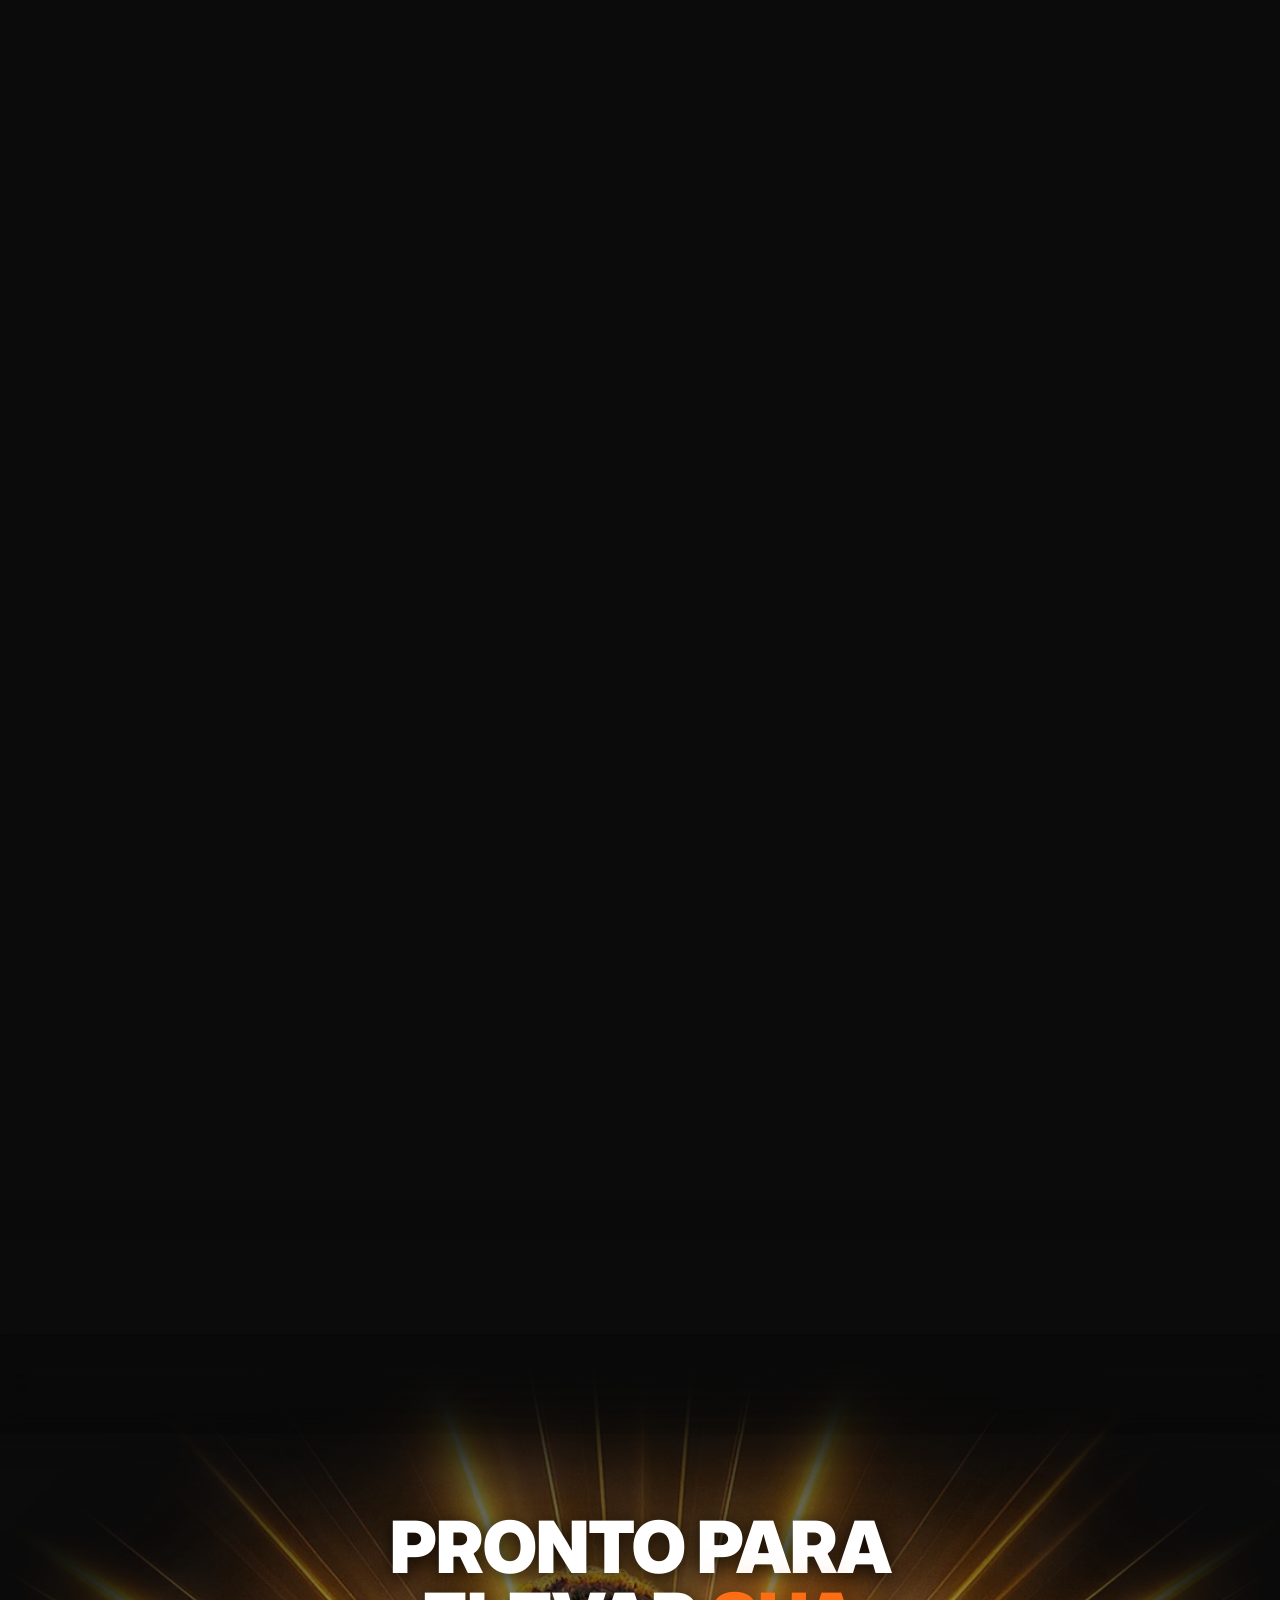
==== commit 13bcec55: "rodapé" ====
--- a/index.html
+++ b/index.html
@@ -13,6 +13,7 @@
     <!-- GSAP via CDN -->
     <script src="https://cdnjs.cloudflare.com/ajax/libs/gsap/3.12.2/gsap.min.js"></script>
     <script src="https://cdnjs.cloudflare.com/ajax/libs/gsap/3.12.2/ScrollTrigger.min.js"></script>
+    <script src="https://cdnjs.cloudflare.com/ajax/libs/gsap/3.12.2/ScrollToPlugin.min.js"></script>
 </head>
 <body>
 
@@ -85,7 +86,7 @@
                 <span class="text-orange" data-i18n="hero_title_2">ELITE</span>
             </h1>
             <p data-i18n="hero_subtitle">Gráficos esportivos que elevam o jogo ao nível global</p>
-            <a href="#" class="btn-primary" data-i18n="hero_btn">VER PORTFÓLIO <span class="arrow">&rarr;</span></a>
+            <a href="#portfolio" class="btn-primary" data-i18n="hero_btn">VER PORTFÓLIO <span class="arrow">&rarr;</span></a>
             
             <div class="scroll-indicator">
                 <span data-i18n="scroll">SCROLL</span>
@@ -145,30 +146,30 @@
         <div class="portfolio-grid">
             <!-- Bloco 1: Grande Esquerda, 2 Pequenas Direita (Imagens 1, 2, 3) -->
             <div class="portfolio-item work-large reveal-item">
-                <img src="assets/desktop/img1.png" alt="Art 1">
-                <div class="portfolio-overlay"><h3>PRO ATHLETE V1</h3></div>
+                <img src="assets/sessao grid/cr7 portugalw.webp" alt="Cristiano Ronaldo - Portugal">
+                <div class="portfolio-overlay"><h3>CRISTIANO RONALDO | PORTUGAL</h3></div>
             </div>
             <div class="portfolio-item work-small reveal-item">
-                <img src="assets/desktop/img2.png" alt="Art 2">
-                <div class="portfolio-overlay"><h3>PRO ATHLETE V2</h3></div>
+                <img src="assets/sessao grid/flamengo liberta estreiaw.webp" alt="Flamengo - Libertadores">
+                <div class="portfolio-overlay"><h3>FLAMENGO | LIBERTADORES</h3></div>
             </div>
             <div class="portfolio-item work-small reveal-item">
-                <img src="assets/desktop/img3.png" alt="Art 3">
-                <div class="portfolio-overlay"><h3>PRO ATHLETE V3</h3></div>
+                <img src="assets/sessao grid/fodenw.webp" alt="Phil Foden - Manchester City">
+                <div class="portfolio-overlay"><h3>PHIL FODEN | MANCHESTER CITY</h3></div>
             </div>
 
             <!-- Bloco 2: 2 Pequenas Esquerda, Grande Direita (Imagens 5, 4, 6 - Espelhado) -->
             <div class="portfolio-item work-small reveal-item">
-                <img src="assets/desktop/img5.png" alt="Art 5">
-                <div class="portfolio-overlay"><h3>ELITE GRAPHICS</h3></div>
+                <img src="assets/sessao grid/rafinhaw.webp" alt="Raphinha - FC Barcelona">
+                <div class="portfolio-overlay"><h3>RAPHINHA | FC BARCELONA</h3></div>
             </div>
             <div class="portfolio-item work-large reveal-item">
-                <img src="assets/desktop/img4.png" alt="Art 4">
-                <div class="portfolio-overlay"><h3>MATCHDAY SERIES</h3></div>
+                <img src="assets/sessao grid/luiz suaresw.webp" alt="Luis Suárez - Inter Miami">
+                <div class="portfolio-overlay"><h3>LUIS SUÁREZ | INTER MIAMI</h3></div>
             </div>
             <div class="portfolio-item work-small reveal-item">
-                <img src="assets/desktop/img6.png" alt="Art 6">
-                <div class="portfolio-overlay"><h3>VISIONARY</h3></div>
+                <img src="assets/sessao grid/sporting x benficaw.webp" alt="Sporting vs Benfica - Derby">
+                <div class="portfolio-overlay"><h3>DERBY | SPORTING vs BENFICA</h3></div>
             </div>
         </div>
     </section>
@@ -183,12 +184,12 @@
 
             <!-- Camada Base: Final Art (baixo) -->
             <div class="image-after">
-                <img src="assets/desktop/img6.png" alt="Final Art">
+                <img src="assets/sessao antes e depois/romariow.webp" alt="Final Art">
             </div>
             <!-- Camada Cima: Initial Photo (recortada) -->
             <div class="image-before">
                 <!-- Since we only have final arts, using a different art to simulate 'before' visually for logic testing -->
-                <img src="assets/desktop/img0.png" alt="Initial Photo">
+                <img src="assets/sessao antes e depois/romario1w.webp" alt="Initial Photo">
             </div>
             <div class="slider-handle">
                 <div class="arrows">↔</div>
@@ -198,60 +199,110 @@
     </section>
 
 
-    <!-- 4. Pinned Reveal Section (Dobra 6) -->
+    <!-- 4. Pinned Reveal Section (Dobra 6) — Montagem Sequencial -->
     <section class="dobra6-reveal-container">
         <div class="dobra6-sticky">
-            <picture>
-                <source media="(max-width: 768px)" srcset="assets/mobile/dobra6.png">
-                <img src="assets/desktop/dobra6.png" alt="Reveal Image">
-            </picture>
+            <!-- Desktop Frames -->
+            <div class="dobra6-frames desktop-frames">
+                <img class="dobra6-frame" src="assets/desktop/img1w.webp" alt="Edit Step 1">
+                <img class="dobra6-frame" src="assets/desktop/img2w.webp" alt="Edit Step 2">
+                <img class="dobra6-frame" src="assets/desktop/img3w.webp" alt="Edit Step 3">
+                <img class="dobra6-frame" src="assets/desktop/img4w.webp" alt="Edit Step 4">
+                <img class="dobra6-frame" src="assets/desktop/img5w.webp" alt="Edit Step 5">
+                <img class="dobra6-frame" src="assets/desktop/img6w.webp" alt="Edit Step 6">
+                <img class="dobra6-frame" src="assets/desktop/img7w.webp" alt="Edit Step 7">
+                <img class="dobra6-frame" src="assets/desktop/img8w.webp" alt="Edit Step 8">
+                <img class="dobra6-frame" src="assets/desktop/img9w.webp" alt="Edit Step 9">
+            </div>
+            <!-- Mobile Frames -->
+            <div class="dobra6-frames mobile-frames">
+                <img class="dobra6-frame" src="assets/mobile/img1w.webp" alt="Edit Step 1">
+                <img class="dobra6-frame" src="assets/mobile/img2w.webp" alt="Edit Step 2">
+                <img class="dobra6-frame" src="assets/mobile/img3w.webp" alt="Edit Step 3">
+                <img class="dobra6-frame" src="assets/mobile/img4w.webp" alt="Edit Step 4">
+                <img class="dobra6-frame" src="assets/mobile/img5w.webp" alt="Edit Step 5">
+                <img class="dobra6-frame" src="assets/mobile/img6w.webp" alt="Edit Step 6">
+                <img class="dobra6-frame" src="assets/mobile/img7w.webp" alt="Edit Step 7">
+                <img class="dobra6-frame" src="assets/mobile/img8w.webp" alt="Edit Step 8">
+                <img class="dobra6-frame" src="assets/mobile/img9w.webp" alt="Edit Step 9">
+            </div>
         </div>
     </section>
 
     <!-- 5. Gallery Section (Dobra 7) -->
-    <section class="dobra7-gallery">
+    <section class="dobra7-gallery" id="portfolio">
         <div class="gallery-container">
             <h2 class="text-center fade-up"><span class="text-white">PROJECTS</span> <span class="text-orange">ARCHIVE</span></h2>
             <div class="gallery-grid">
                 <!-- 12 Imagens Placeholder -->
-                <div class="gallery-item reveal-item" data-description="Elite Sports Visual #1">
-                    <img src="assets/desktop/img1.png" alt="Project 1">
-                </div>
-                <div class="gallery-item reveal-item" data-description="Elite Sports Visual #2">
-                    <img src="assets/desktop/img2.png" alt="Project 2">
-                </div>
-                <div class="gallery-item reveal-item" data-description="Elite Sports Visual #3">
-                    <img src="assets/desktop/img3.png" alt="Project 3">
-                </div>
-                <div class="gallery-item reveal-item" data-description="Elite Sports Visual #4">
-                    <img src="assets/desktop/img4.png" alt="Project 4">
-                </div>
-                <div class="gallery-item reveal-item" data-description="Elite Sports Visual #5">
-                    <img src="assets/desktop/img5.png" alt="Project 5">
-                </div>
-                <div class="gallery-item reveal-item" data-description="Elite Sports Visual #6">
-                    <img src="assets/desktop/img6.png" alt="Project 6">
-                </div>
-                <div class="gallery-item reveal-item" data-description="Elite Sports Visual #7">
-                    <img src="assets/desktop/img7.png" alt="Project 7">
-                </div>
-                <div class="gallery-item reveal-item" data-description="Elite Sports Visual #8">
-                    <img src="assets/desktop/img8.png" alt="Project 8">
-                </div>
-                <div class="gallery-item reveal-item" data-description="Elite Sports Visual #9">
-                    <img src="assets/desktop/img9.png" alt="Project 9">
-                </div>
-                <div class="gallery-item reveal-item" data-description="Elite Sports Visual #10">
-                    <img src="assets/desktop/img1.png" alt="Project 10">
-                </div>
-                <div class="gallery-item reveal-item" data-description="Elite Sports Visual #11">
-                    <img src="assets/desktop/img2.png" alt="Project 11">
-                </div>
-                <div class="gallery-item reveal-item" data-description="Elite Sports Visual #12">
-                    <img src="assets/desktop/img3.png" alt="Project 12">
-                </div>
-            </div>
-        </div>
+                <div class="gallery-item reveal-item" data-description="NEYMAR JR | BRASIL">
+                    <img src="assets/sessao galeria/5w.webp" alt="Neymar Jr - Brasil">
+                </div>
+                <div class="gallery-item reveal-item" data-description="FLORIAN WIRTZ | GERMANY vs NETHERLANDS">
+                    <img src="assets/sessao galeria/alemanha x holanda wirtzw.webp" alt="Florian Wirtz - Alemanha">
+                </div>
+                <div class="gallery-item reveal-item" data-description="ARSENAL FC | SQUAD">
+                    <img src="assets/sessao galeria/arsenalw.webp" alt="Arsenal FC Squad">
+                </div>
+                <div class="gallery-item reveal-item" data-description="JUDE BELLINGHAM | ENGLAND">
+                    <img src="assets/sessao galeria/bellinghamw.webp" alt="Jude Bellingham - England">
+                </div>
+                <div class="gallery-item reveal-item" data-description="PHIL FODEN | CITY vs TOTTENHAM">
+                    <img src="assets/sessao galeria/city x tottenhamw.webp" alt="Phil Foden - City vs Tottenham">
+                </div>
+                <div class="gallery-item reveal-item" data-description="MANCHESTER CITY | ELITE SQUAD">
+                    <img src="assets/sessao galeria/cityw.webp" alt="Manchester City Squad">
+                </div>
+                <div class="gallery-item reveal-item" data-description="ERLING HAALAND | COMETA">
+                    <img src="assets/sessao galeria/cometa haalandw.webp" alt="Erling Haaland - Manchester City">
+                </div>
+                <div class="gallery-item reveal-item" data-description="ANGEL DI MARIA | SL BENFICA">
+                    <img src="assets/sessao galeria/di mariaw.webp" alt="Angel Di Maria - Benfica">
+                </div>
+                <div class="gallery-item reveal-item" data-description="PALMEIRAS | EM BUSCA DO TRI">
+                    <img src="assets/sessao galeria/em busca do triw.webp" alt="Palmeiras - Campeão">
+                </div>
+                <div class="gallery-item reveal-item" data-description="ALEJANDRO GRIMALDO | LEVERKUSEN">
+                    <img src="assets/sessao galeria/grimaldow.webp" alt="Alejandro Grimaldo - Bayer Leverkusen">
+                </div>
+                <div class="gallery-item reveal-item" data-description="LÉO JARDIM | VASCO DA GAMA">
+                    <img src="assets/sessao galeria/leo jardimw.webp" alt="Léo Jardim - Vasco">
+                </div>
+                <div class="gallery-item reveal-item" data-description="NEYMAR JR | SANTOS FC">
+                    <img src="assets/sessao galeria/ney santosw.webp" alt="Neymar Jr - Santos FC">
+                </div>
+            </div>
+        </div>
+    </section>
+
+    <!-- 6. CTA Section (Dobra 8) -->
+    <section class="cta-section" id="cta">
+        <div class="cta-bg-container">
+            <img src="assets/sessao%20cta%20e%20rodap%C3%A9.png" alt="Background Santa Design" class="cta-bg-image">
+            <div class="cta-overlay"></div>
+        </div>
+        <div class="cta-content">
+            <h2 data-i18n="cta_title">READY TO ELEVATE <span class="text-orange">YOUR IMAGE?</span></h2>
+            <p data-i18n="cta_subtitle">Transforme sua carreira em uma marca visual de elite.</p>
+            <a href="https://www.instagram.com/santaadesign" target="_blank" class="btn-primary cta-btn" data-i18n="cta_btn">
+                FALE COM A GENTE <span class="arrow">&rarr;</span>
+            </a>
+        </div>
+        
+        <!-- Footer Section inside CTA for glass effect -->
+        <footer class="site-footer">
+            <div class="footer-glass-box">
+                <div class="footer-content">
+                    <div class="footer-middle">
+                        <img src="assets/logo.png" alt="Santa Design" class="footer-brand-logo">
+                    </div>
+
+                    <div class="footer-bottom">
+                        <p class="copyright-text">todos os direitos reservado. 2026</p>
+                    </div>
+                </div>
+            </div>
+        </footer>
     </section>
 
     <!-- Lightbox Modal -->
--- a/style.css
+++ b/style.css
@@ -135,7 +135,7 @@
     position: fixed;
     top: 0;
     left: 0;
-    width: 100vw;
+    width: 100%;
     height: 100vh;
     background-color: #0b0b0b;
     z-index: 9999;
@@ -220,7 +220,7 @@
    ========================================= */
 .hero-parallax {
     position: relative;
-    width: 100vw;
+    width: 100%;
     height: 100vh;
     overflow: hidden;
     display: flex;
@@ -244,7 +244,7 @@
     left: -10%;
     width: 120%;
     height: 150%;
-    /* Altura ajustada para manter a proporção */
+    /* Altura ajustada para manter a proporÃ§Ã£o */
     background-size: cover;
     background-position: center;
     background-repeat: no-repeat;
@@ -257,7 +257,7 @@
     top: calc(-25% + 35px);
 }
 
-/* Mantém a 'folga' maior apenas no mobile para evitar o bug da barra de endereços */
+/* MantÃ©m a 'folga' maior apenas no mobile para evitar o bug da barra de endereÃ§os */
 @media (max-width: 768px) {
     .layer {
         top: -45%;
@@ -268,10 +268,10 @@
     .mobile-layers .layer-5 {
         background-position: 15% 35%;
         opacity: 0.4 !important;
-        /* !important necessário para sobrepor a animação de entrada do GSAP */
+        /* !important necessÃ¡rio para sobrepor a animaÃ§Ã£o de entrada do GSAP */
         left: calc(-10% - 20px);
         width: calc(120% + 200px);
-        /* Aumentando um pouco mais a largura para segurança conforme as outras layers */
+        /* Aumentando um pouco mais a largura para seguranÃ§a conforme as outras layers */
     }
 
     /* Olhos do rosto grande: desloca mais para baixo */
@@ -463,7 +463,7 @@
     align-items: center;
     position: relative;
     z-index: 2;
-    /* Sobrepor o background parallax se ele fosse fixed, mas aqui está fluxo normal */
+    /* Sobrepor o background parallax se ele fosse fixed, mas aqui estÃ¡ fluxo normal */
     padding: 15vh 5%;
 }
 
@@ -681,7 +681,7 @@
     grid-column: span 8 !important;
     grid-row: span 2 !important;
     aspect-ratio: auto !important; 
-    /* No desktop, a grande ocupa 2 linhas para manter o 4:5 relativo às pequenas */
+    /* No desktop, a grande ocupa 2 linhas para manter o 4:5 relativo Ã s pequenas */
 }
 
 .work-small {
@@ -719,6 +719,20 @@
     .portfolio-grid,
     .works-grid {
         gap: 15px;
+    }
+
+    /* Ajuste SessÃ£o 4: Remover grayscale e hover no mobile */
+    .portfolio-item img {
+        filter: grayscale(0%) !important;
+        transform: none !important;
+    }
+
+    .portfolio-item:hover img {
+        transform: none !important;
+    }
+
+    .portfolio-overlay {
+        opacity: 0 !important;
     }
 }
 
@@ -870,7 +884,7 @@
 
 
 
-/* Estado inicial para animação de entrada (usado no portfólio) */
+/* Estado inicial para animaÃ§Ã£o de entrada (usado no portfÃ³lio) */
 .reveal-item {
     opacity: 0;
     transform: translateY(60px);
@@ -878,17 +892,16 @@
 }
 
 /* =========================================
-   6. DOBRA 6: STICKY REVEAL SECTION
+   6. DOBRA 6: STICKY MONTAGE REVEAL
    ========================================= */
 
-/* Container que define a 'área de influência' do efeito */
+/* Container: 100vh de "reveal" + 100vh Ã— 8 transiÃ§Ãµes + 100vh buffer para Dobra 7 cobrir */
 .dobra6-reveal-container {
     position: relative;
-    height: 200vh; /* 100vh para o reveal + 100vh para o 'pinned' antes da sobra 7 cobrir */
+    height: 1000vh; /* 100vh reveal + 800vh montagem + 100vh saÃ­da */
     z-index: 1;
     overflow: visible;
-    /* Truque: traz a section para debaixo da anterior para o reveal */
-    margin-top: -100vh; 
+    margin-top: -100vh; /* Fica atrÃ¡s da seÃ§Ã£o anterior para o reveal */
 }
 
 .dobra6-sticky {
@@ -900,15 +913,42 @@
     background-color: #000;
 }
 
-.dobra6-sticky picture img {
+/* Container das imagens empilhadas */
+.dobra6-frames {
+    position: relative;
+    width: 100%;
+    height: 100%;
+}
+
+/* Cada frame empilhada */
+.dobra6-frame {
+    position: absolute;
+    top: 0;
+    left: 0;
     width: 100%;
     height: 100%;
     object-fit: cover;
     object-position: center;
     display: block;
-}
-
-/* Ajuste nas dobras adjacentes para garantir a sobreposição */
+    opacity: 0;
+    will-change: opacity;
+}
+
+/* Primeira imagem visÃ­vel por padrÃ£o */
+.dobra6-frame:first-child {
+    opacity: 1;
+}
+
+/* Desktop/Mobile toggle (mesmo padrÃ£o do hero) */
+.dobra6-frames.desktop-frames { display: block; }
+.dobra6-frames.mobile-frames { display: none; }
+
+@media (max-width: 768px) {
+    .dobra6-frames.desktop-frames { display: none; }
+    .dobra6-frames.mobile-frames { display: block; }
+}
+
+/* Ajuste nas dobras adjacentes para garantir a sobreposiÃ§Ã£o */
 .process-section {
     position: relative;
     z-index: 10;
@@ -968,7 +1008,7 @@
    LIGHTBOX STYLES
    ========================================= */
 .lightbox {
-    display: flex; /* Mantido flex para estrutura, mas invisível */
+    display: flex; /* Mantido flex para estrutura, mas invisÃ­vel */
     visibility: hidden;
     position: fixed;
     z-index: 100000;
@@ -988,7 +1028,7 @@
 }
 
 .lightbox.open {
-    /* GSAP vai lidar com isso, mas mantemos o fallback simples aqui se necessário */
+    /* GSAP vai lidar com isso, mas mantemos o fallback simples aqui se necessÃ¡rio */
     visibility: visible;
     opacity: 1;
 }
@@ -1058,48 +1098,206 @@
 /* =========================================
    8. CTA & FOOTER
    ========================================= */
+/* =========================================
+   6. CTA SECTION (DOBRA 8)
+   ========================================= */
 .cta-section {
     position: relative;
+    min-height: 100vh;
+    width: 100%;
+    margin-top: 15vh; /* Espaço preto entre a galeria e a imagem */
+    display: flex;
+    flex-direction: column;
+    align-items: center;
+    justify-content: center;
+    overflow: hidden;
+    background-color: var(--bg-color);
+    padding: 15vh 0 5vh;
+}
+
+.cta-bg-container {
+    position: absolute;
+    inset: 0;
+    z-index: 1;
+}
+
+.cta-bg-image {
+    width: 100%;
+    height: 100%;
+    object-fit: cover;
+    object-position: center top;
+    opacity: 0.6;
+}
+
+/* Camada de suavização superior e inferior */
+.cta-overlay {
+    position: absolute;
+    inset: 0;
+    z-index: 2;
+    background: linear-gradient(to bottom, 
+        var(--bg-color) 0%, 
+        rgba(11, 11, 11, 0) 15%, 
+        rgba(11, 11, 11, 0) 85%, 
+        var(--bg-color) 100%);
+}
+
+/* Efeito extra de "desfoque" na margem superior solicitado */
+.cta-section::before {
+    content: '';
+    position: absolute;
+    top: 0;
+    left: 0;
+    width: 100%;
+    height: 100px;
+    background: rgba(11, 11, 11, 0.8);
+    backdrop-filter: blur(10px);
+    -webkit-backdrop-filter: blur(10px);
+    z-index: 3;
+    pointer-events: none;
+    mask-image: linear-gradient(to bottom, black 0%, transparent 100%);
+    -webkit-mask-image: linear-gradient(to bottom, black 0%, transparent 100%);
+}
+
+.cta-content {
+    position: relative;
     z-index: 10;
-    background-color: var(--bg-color);
-    padding: 15vh 5%;
     text-align: center;
-    border-bottom: 1px solid rgba(255, 255, 255, 0.05);
-}
-
-.cta-section h2 {
-    font-size: clamp(2rem, 5vw, 4rem);
+    max-width: 900px;
+    padding: 0 5%;
+    margin-bottom: 8vh; /* Espaço entre o botão e o rodapé */
+}
+
+.cta-content h2 {
+    font-size: clamp(2.5rem, 6vw, 4.5rem);
+    font-weight: 900;
+    line-height: 1;
+    margin-bottom: 20px;
+    letter-spacing: -1px;
+    color: #fff;
+    text-shadow: 0 4px 20px rgba(0, 0, 0, 0.8);
+}
+
+.cta-content p {
+    font-size: clamp(1.1rem, 2vw, 1.5rem);
+    color: #cccccc;
     margin-bottom: 40px;
-    font-weight: 900;
-}
-
+    max-width: 600px;
+    margin-left: auto;
+    margin-right: auto;
+    text-shadow: 0 2px 10px rgba(0, 0, 0, 0.8);
+}
+
+.cta-btn {
+    font-size: 1.2rem;
+    padding: 20px 50px;
+    box-shadow: 0 10px 30px rgba(253, 109, 20, 0.3);
+}
+
+/* =========================================
+   FOOTER PREMIUM (OVERLAY)
+   ========================================= */
 .site-footer {
-    position: relative;
-    z-index: 10;
-    padding: 50px 5%;
-    text-align: center;
-    background-color: #000;
-}
-
-.footer-logo {
-    width: 100px;
-    filter: grayscale(1) opacity(0.5);
-    margin-bottom: 20px;
-    transition: filter 0.3s ease;
-}
-
-.site-footer:hover .footer-logo {
-    filter: grayscale(0) opacity(1);
-}
-
-.site-footer p {
-    color: #666;
+    width: 100%;
+    position: relative;
+    z-index: 20;
+    padding: 0 5% 0;
+}
+
+.footer-glass-box {
+    max-width: 1400px;
+    margin: 0 auto;
+    background: rgba(255, 255, 255, 0.03);
+    backdrop-filter: blur(20px);
+    -webkit-backdrop-filter: blur(20px);
+    border-radius: 20px;
+    padding: 20px 40px;
+    box-shadow: 0 20px 50px rgba(0, 0, 0, 0.3);
+}
+
+.footer-content {
+    display: flex;
+    flex-direction: column;
+    align-items: center;
+    gap: 15px;
+}
+
+.footer-social-link {
+    display: flex;
+    align-items: center;
+    text-decoration: none;
+    color: #ffffff;
     font-size: 0.9rem;
-    margin-bottom: 10px;
-}
-
-.site-footer .copyright {
-    color: #444;
-    font-size: 0.8rem;
-    margin-top: 30px;
-}+    font-weight: 700;
+    letter-spacing: 2px;
+    transition: all 0.3s ease;
+    opacity: 0.7;
+}
+
+.footer-social-link:hover {
+    opacity: 1;
+    color: #fd6d14;
+    transform: translateY(-2px);
+}
+
+.instagram-icon {
+    width: 24px;
+    height: 24px;
+}
+
+.footer-brand-logo {
+    width: clamp(80px, 10vw, 120px);
+    height: auto;
+    filter: grayscale(100%);
+    opacity: 0.6;
+    transition: all 0.6s cubic-bezier(0.4, 0, 0.2, 1);
+}
+
+.footer-glass-box:hover .footer-brand-logo {
+    filter: grayscale(0%);
+    opacity: 1;
+    transform: scale(1.1);
+}
+
+.copyright-text {
+    color: rgba(255, 255, 255, 0.3);
+    font-size: 0.75rem;
+    font-weight: 400;
+    text-transform: uppercase;
+    letter-spacing: 1px;
+}
+
+/* Responsividade Mobile do RodapÃ© */
+@media (max-width: 768px) {
+    .cta-section {
+        min-height: 90vh;
+        margin-top: 10vh;
+    }
+
+    .cta-content h2 {
+        font-size: 2.2rem;
+        margin-bottom: 15px;
+    }
+
+    .cta-content p {
+        font-size: 1rem;
+        margin-bottom: 25px;
+    }
+
+    .cta-btn {
+        padding: 14px 30px;
+        font-size: 0.95rem;
+    }
+
+    .footer-glass-box {
+        padding: 30px 20px;
+        border-radius: 15px;
+    }
+
+    .footer-content {
+        gap: 20px;
+    }
+
+    .footer-brand-logo {
+        width: 100px;
+    }
+}
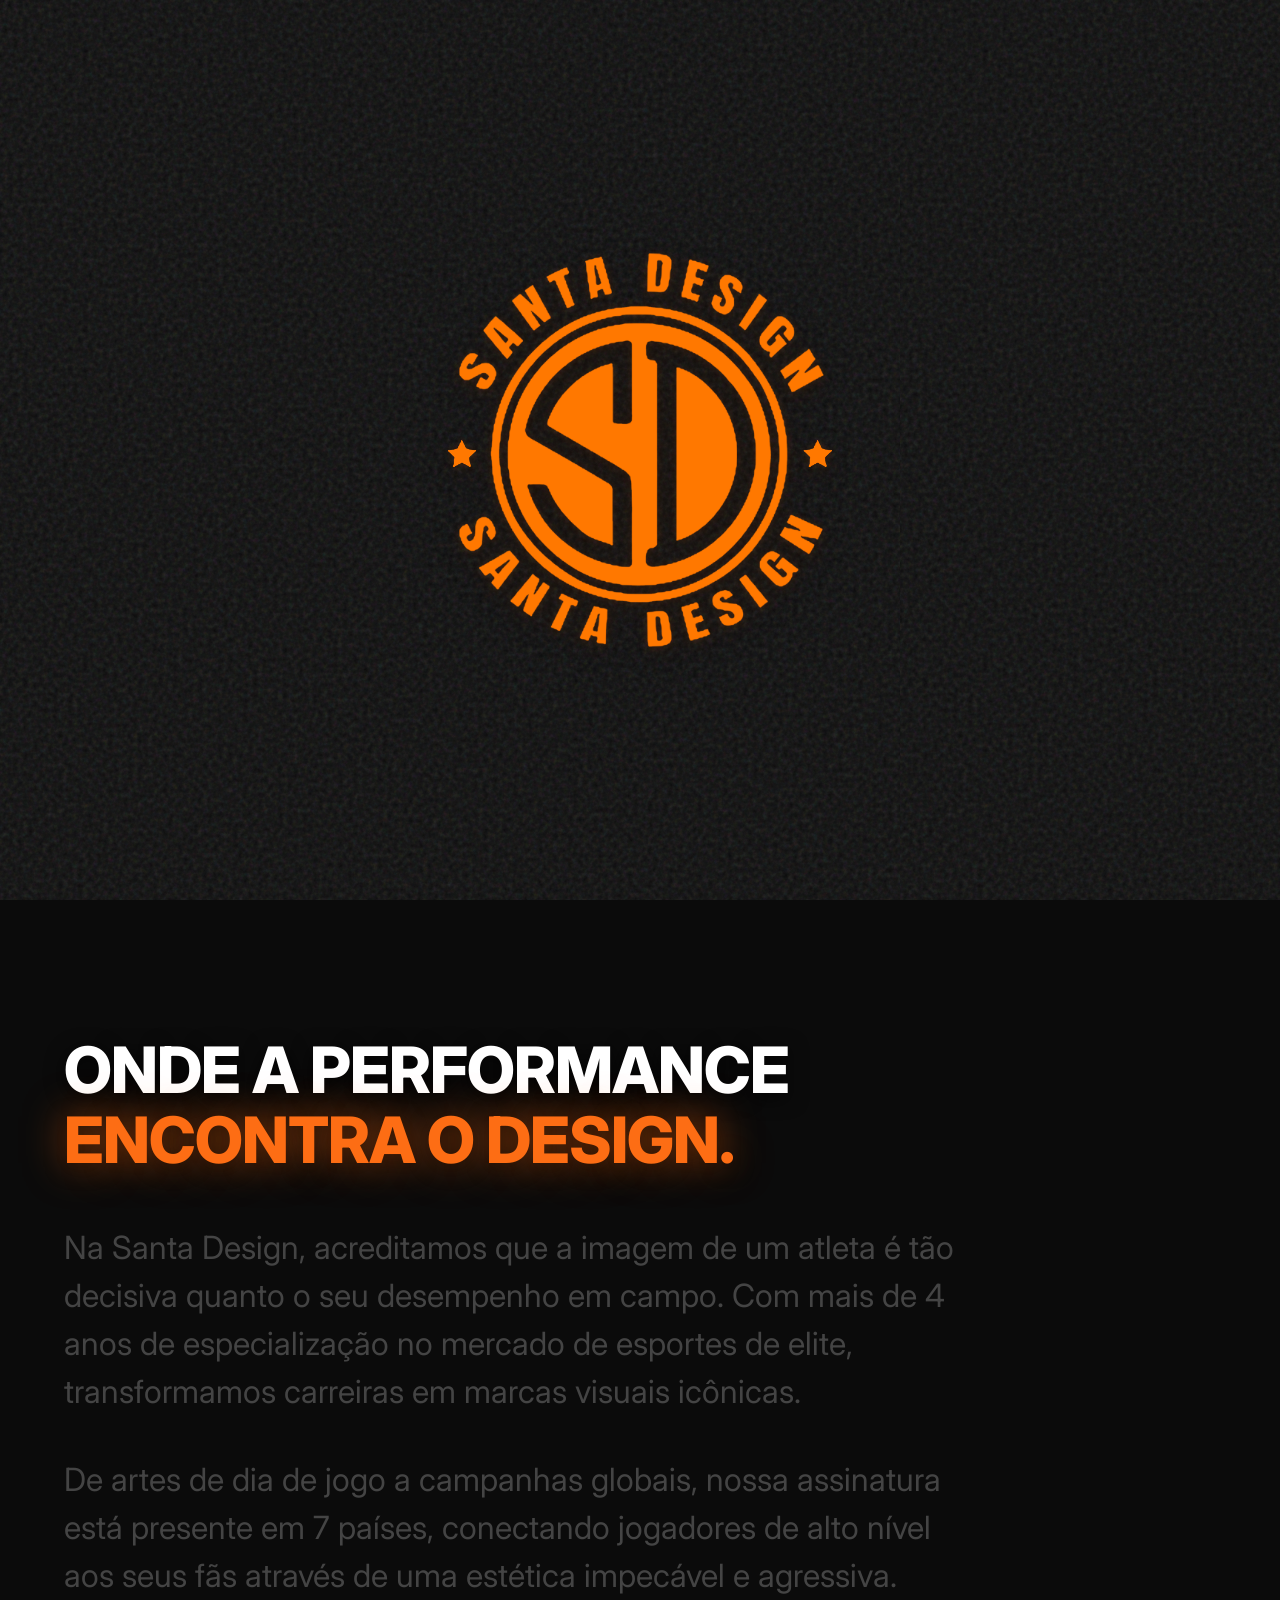
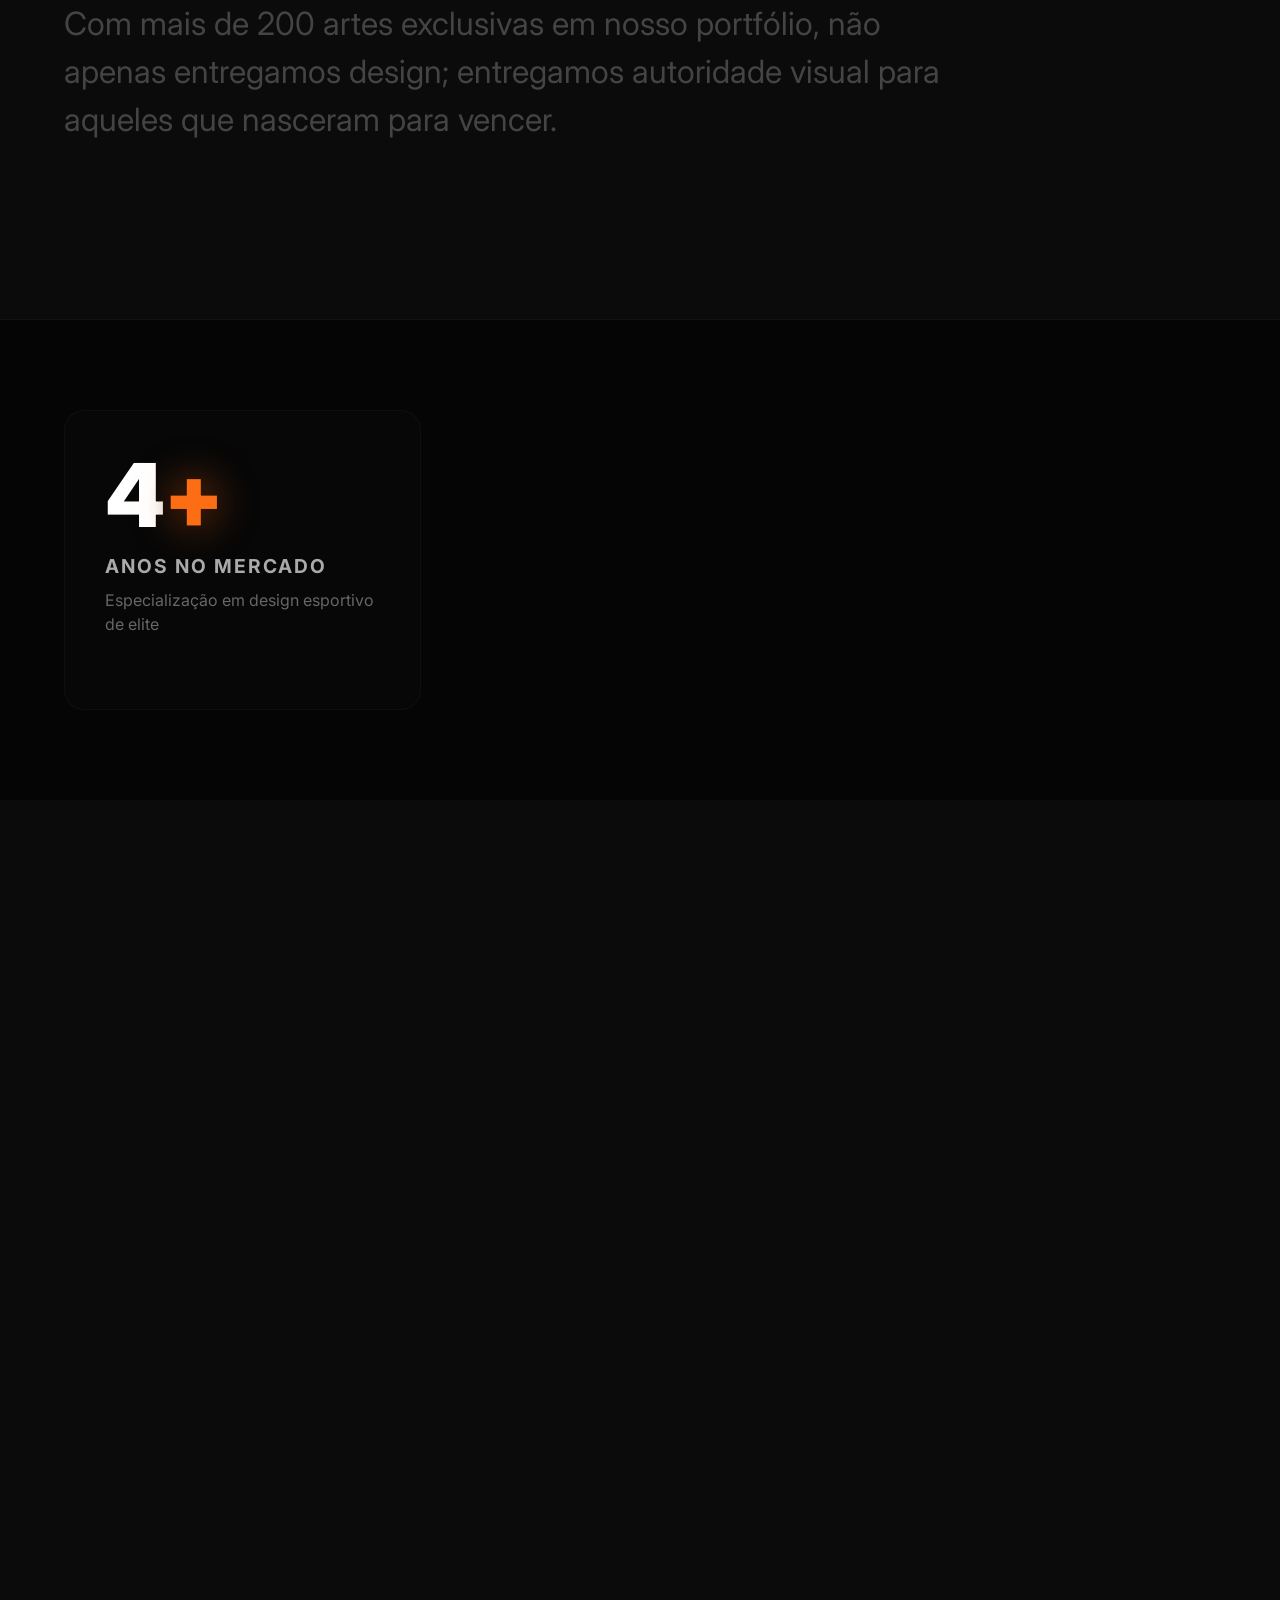
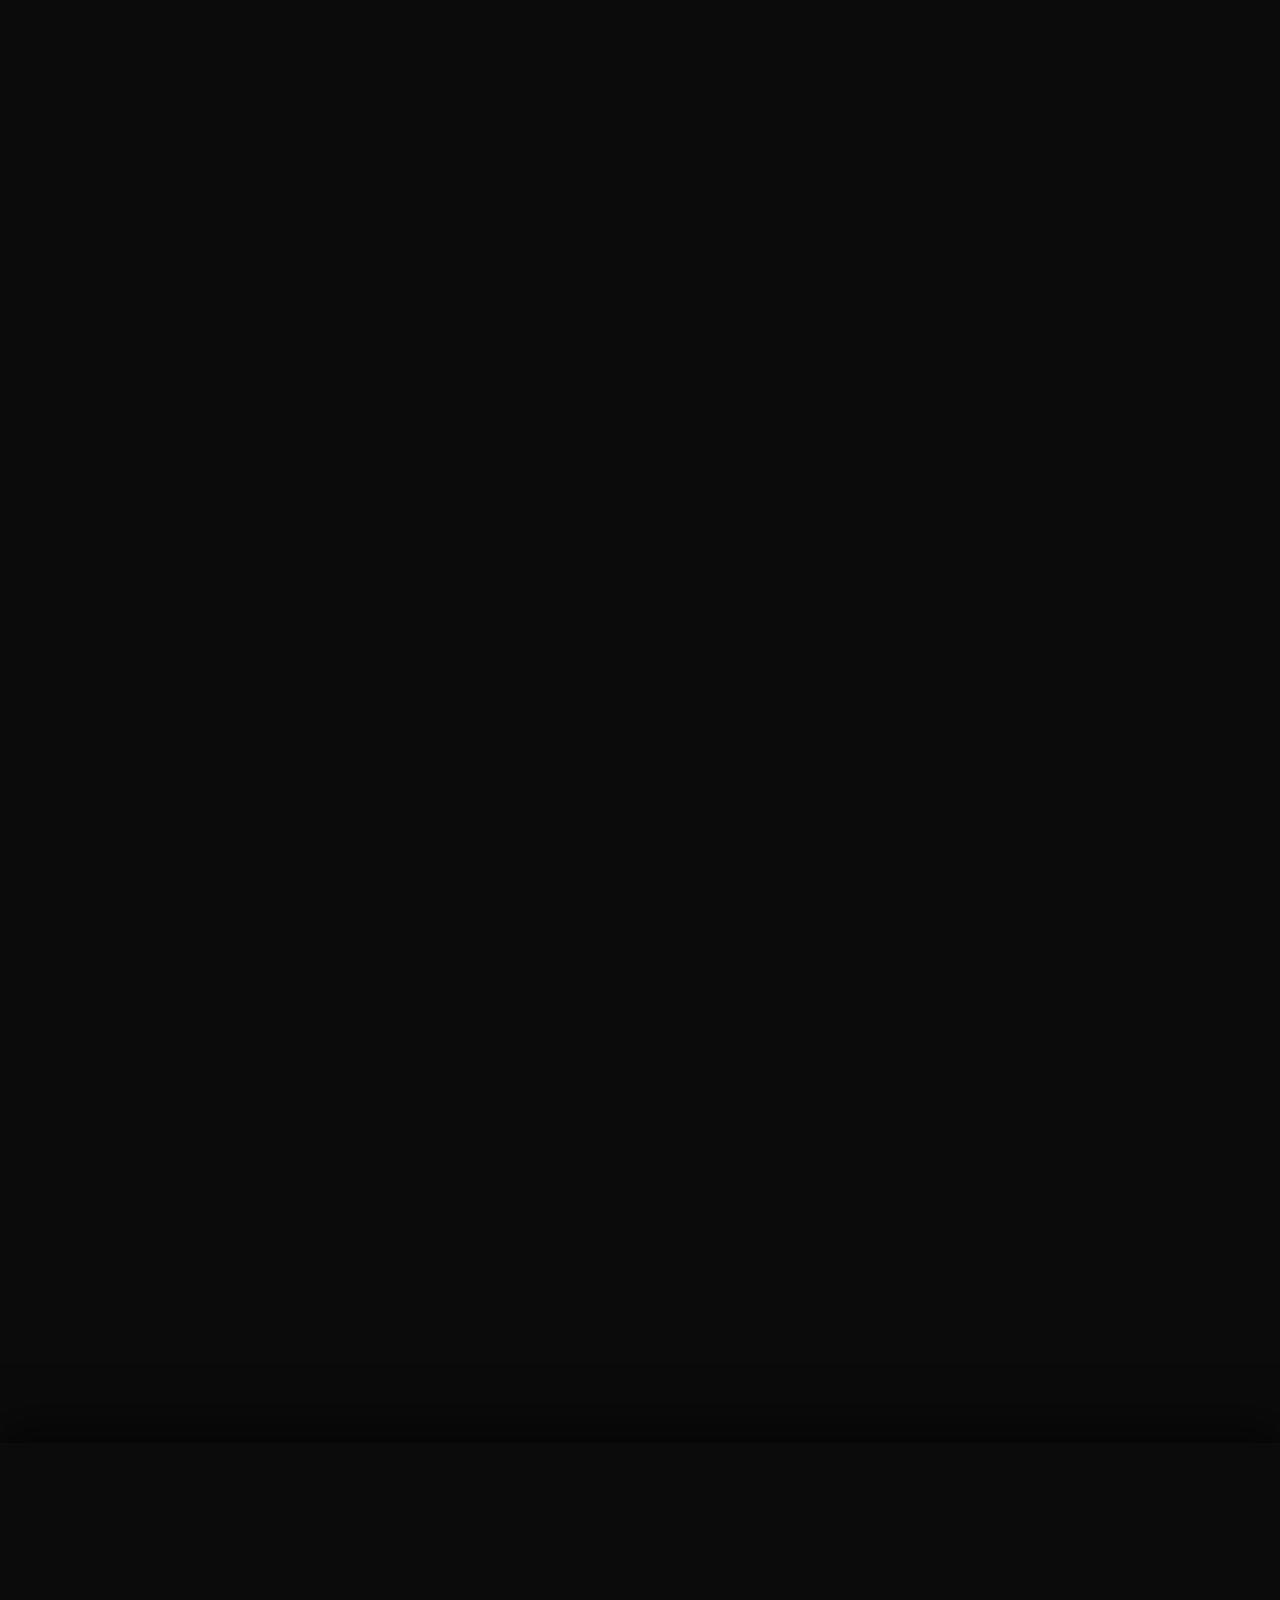
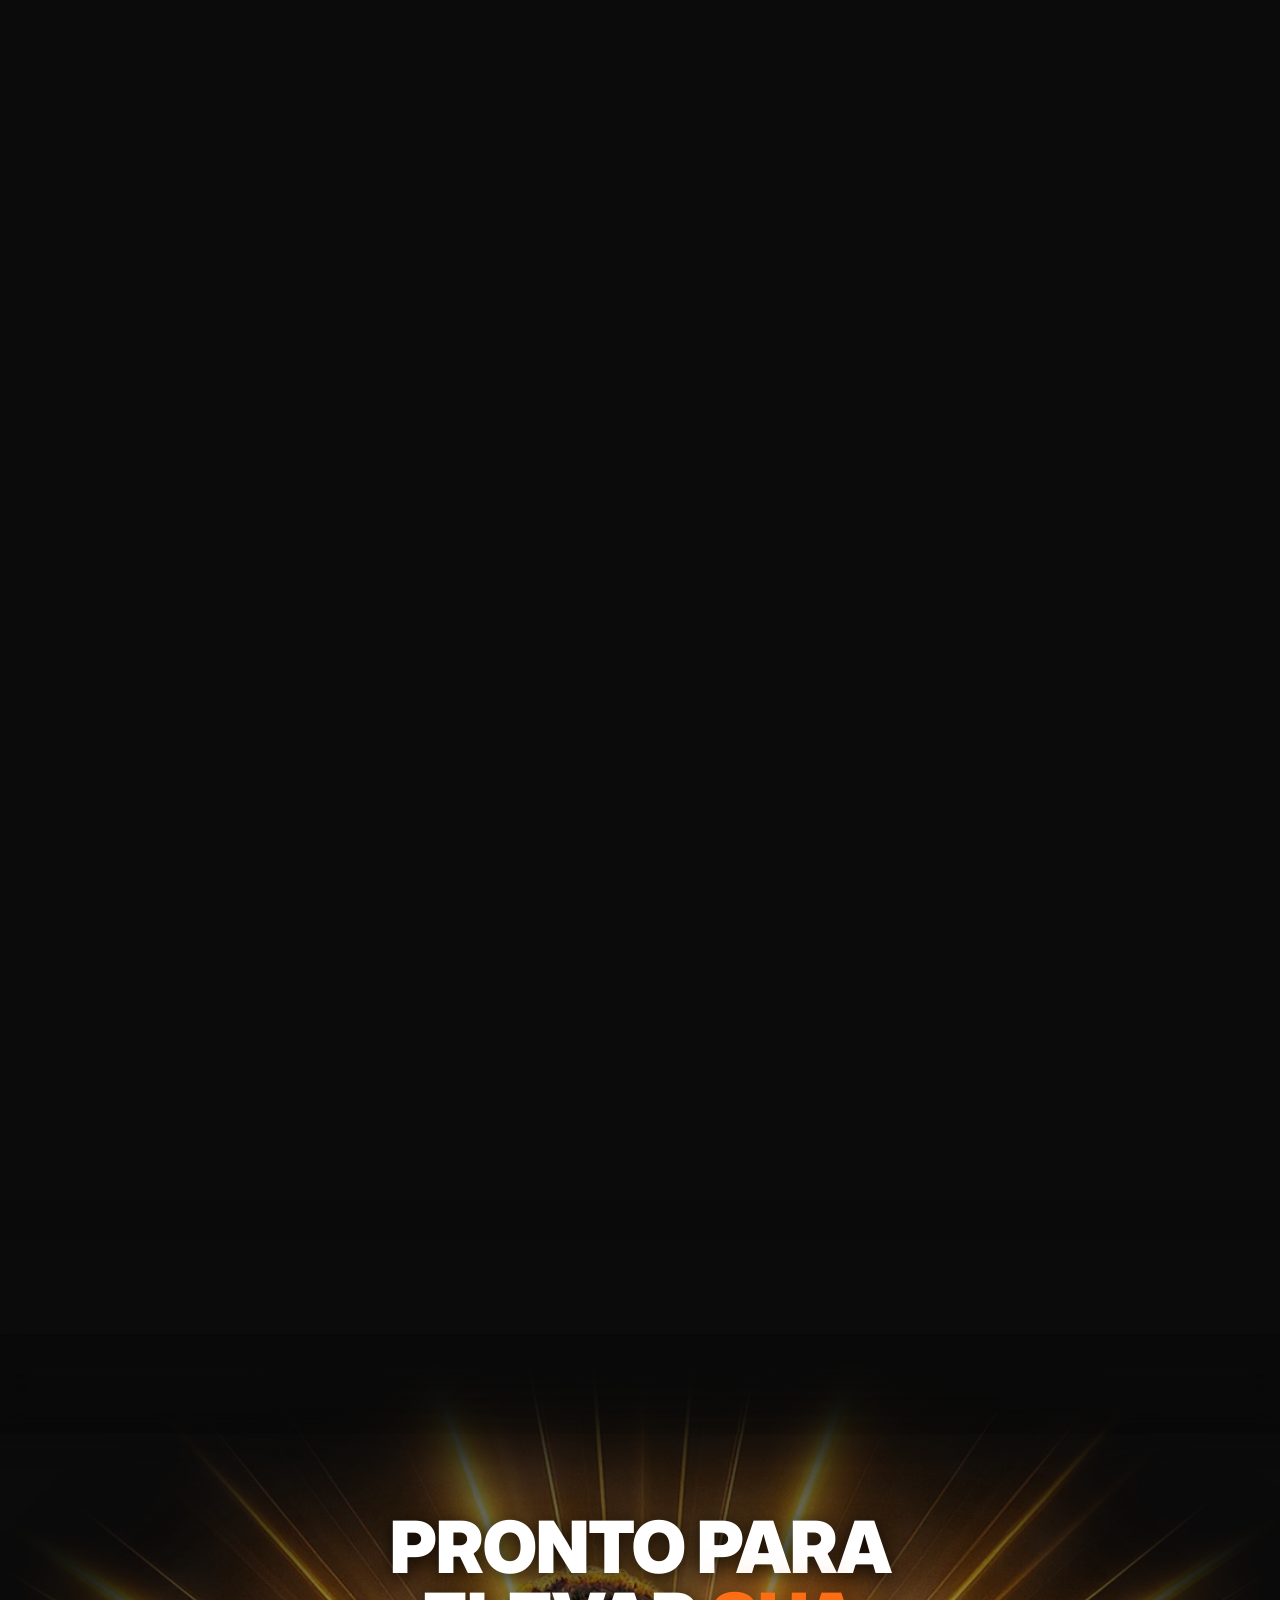
==== commit 1a31cb0e: "idioma" ====
--- a/index.html
+++ b/index.html
@@ -232,7 +232,7 @@
     <!-- 5. Gallery Section (Dobra 7) -->
     <section class="dobra7-gallery" id="portfolio">
         <div class="gallery-container">
-            <h2 class="text-center fade-up"><span class="text-white">PROJECTS</span> <span class="text-orange">ARCHIVE</span></h2>
+            <h2 class="text-center fade-up"><span class="text-white" data-i18n="projects_title_1">PROJECTS</span> <span class="text-orange" data-i18n="projects_title_2">ARCHIVE</span></h2>
             <div class="gallery-grid">
                 <!-- 12 Imagens Placeholder -->
                 <div class="gallery-item reveal-item" data-description="NEYMAR JR | BRASIL">
@@ -298,7 +298,7 @@
                     </div>
 
                     <div class="footer-bottom">
-                        <p class="copyright-text">todos os direitos reservado. 2026</p>
+                        <p class="copyright-text" data-i18n="footer_copyright">todos os direitos reservados. 2026</p>
                     </div>
                 </div>
             </div>
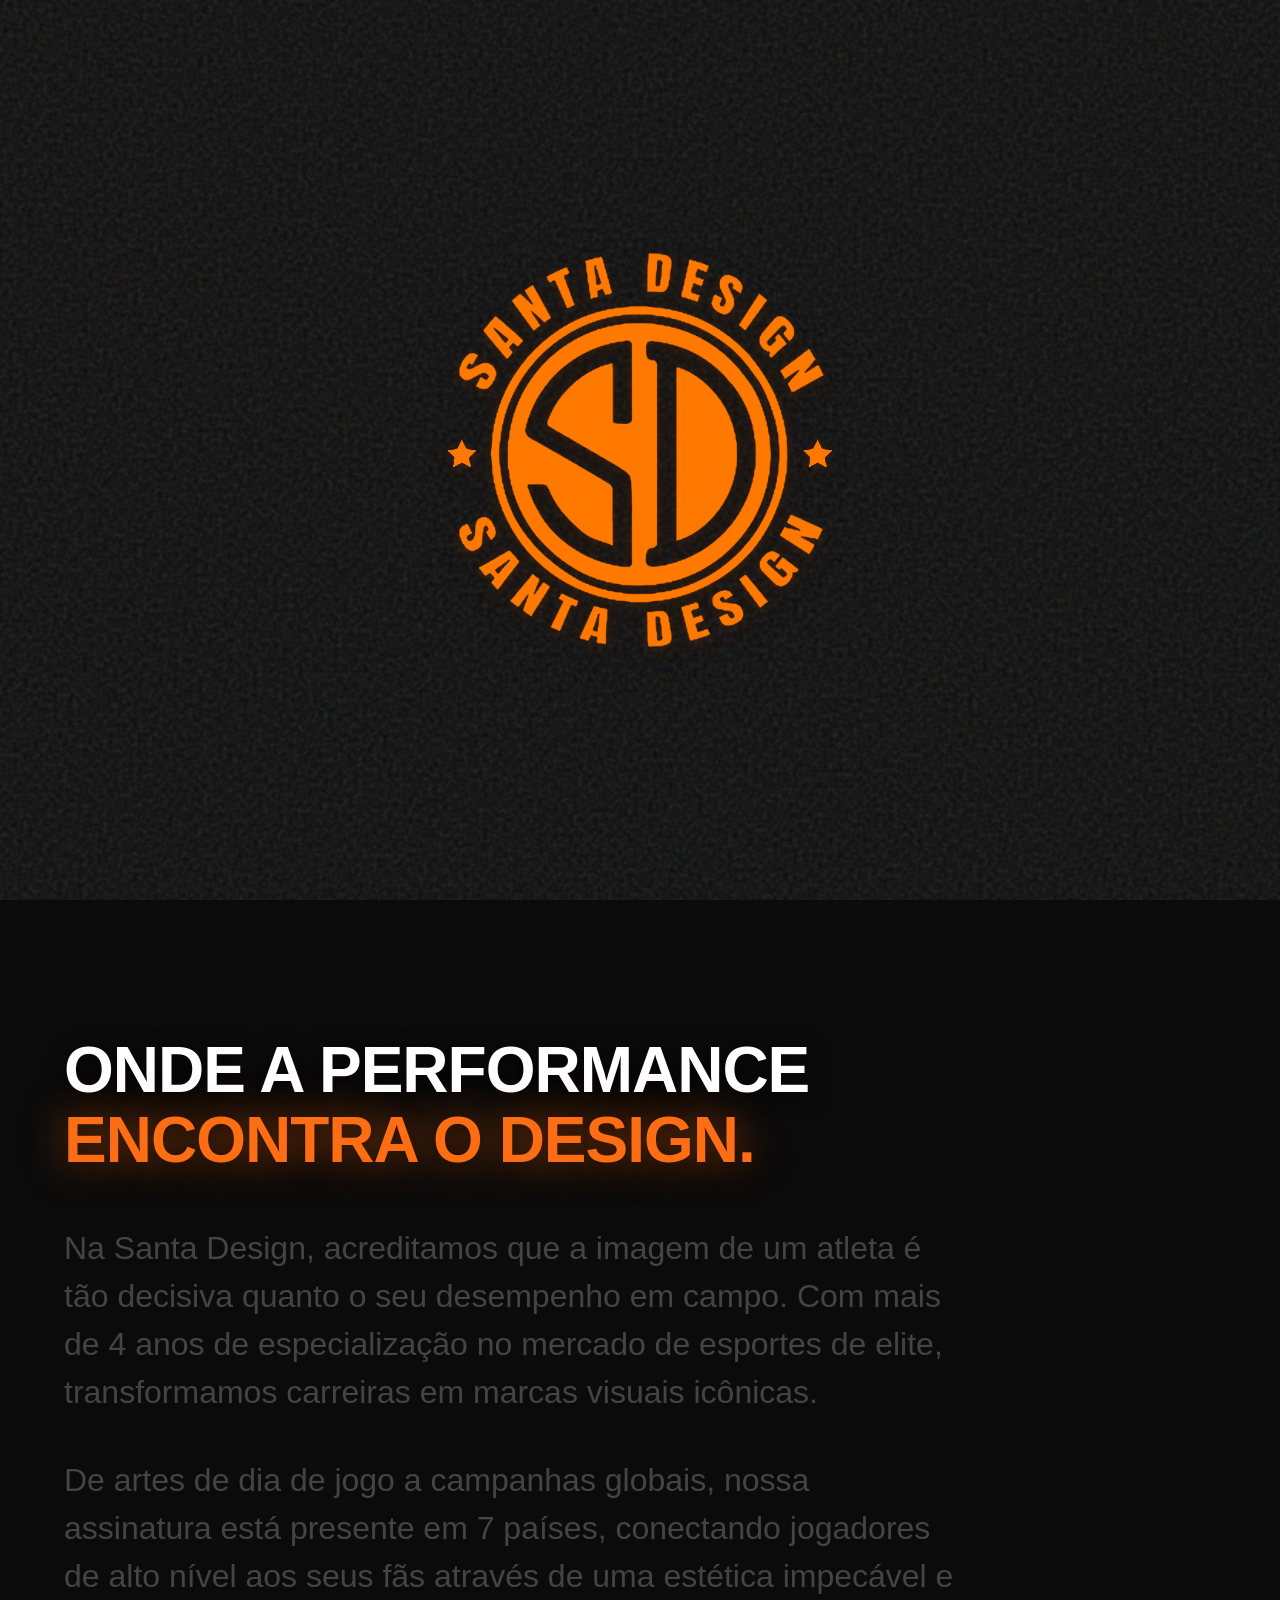
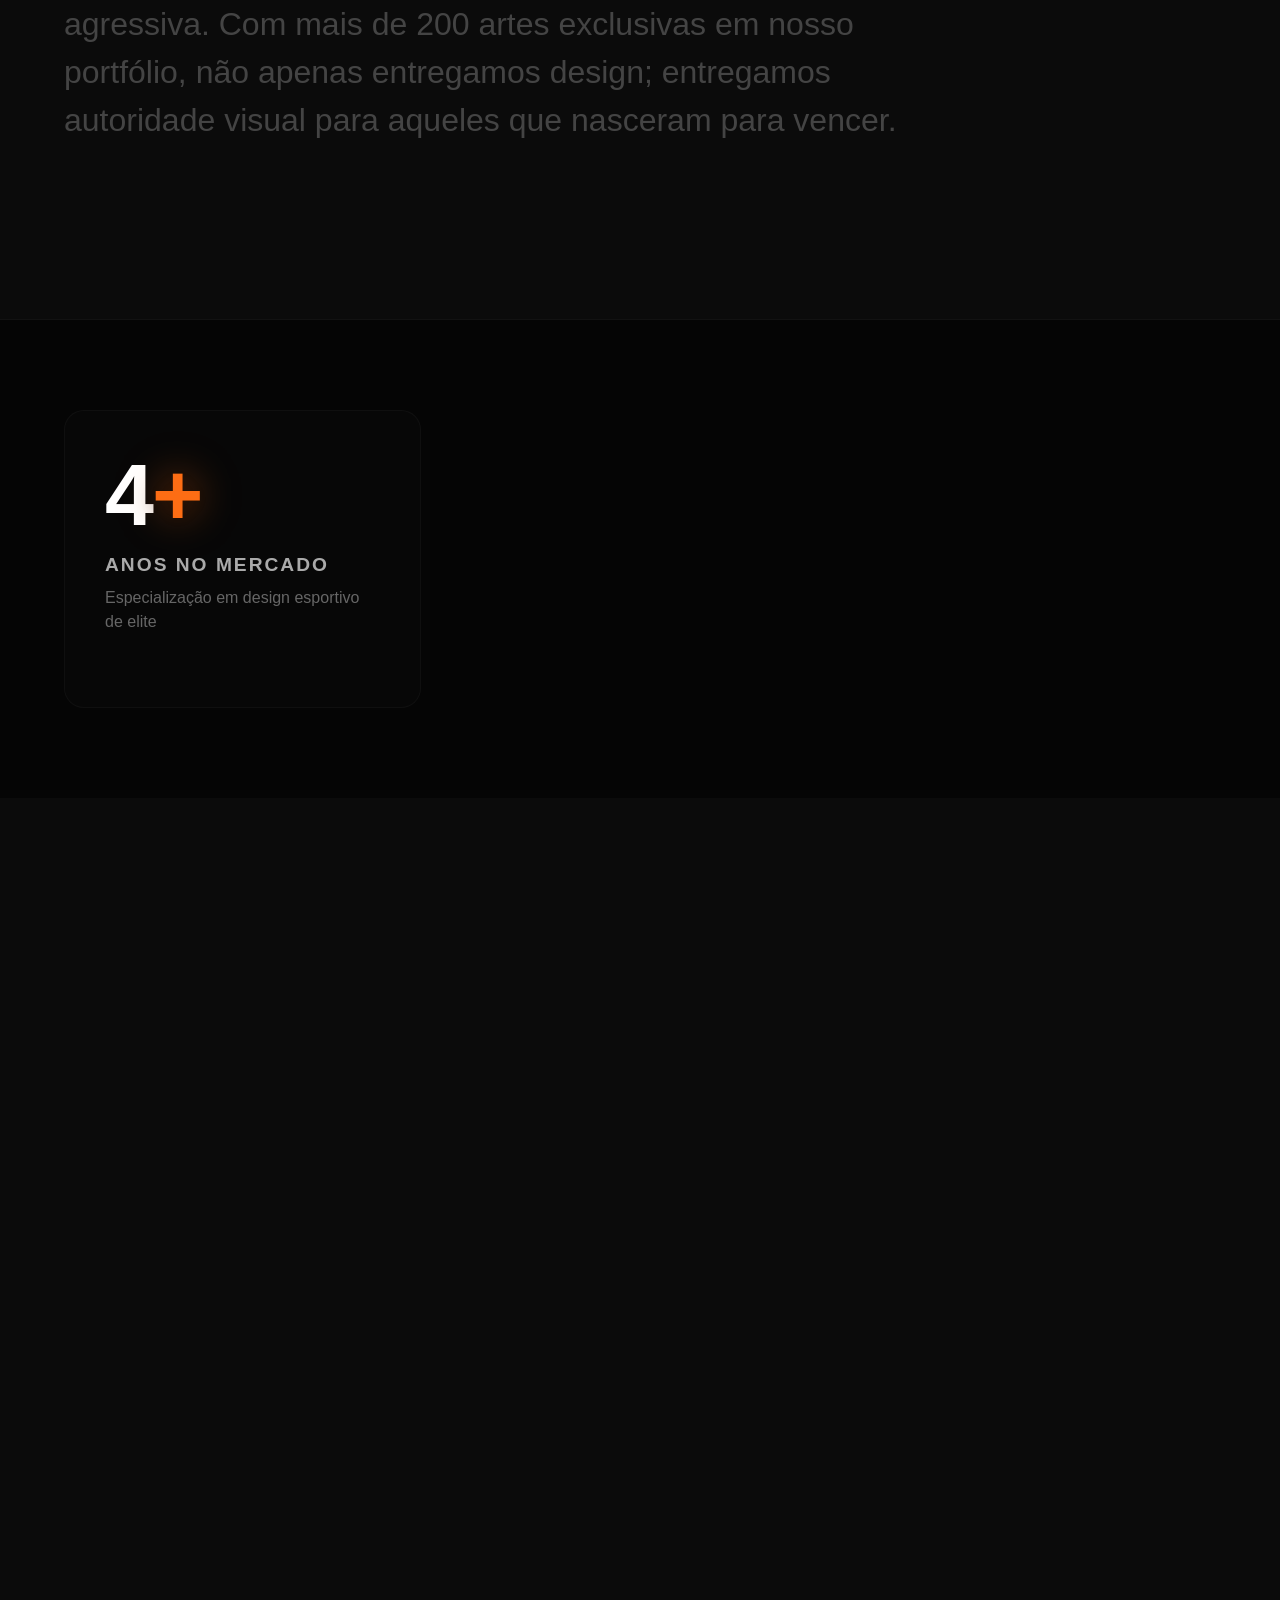
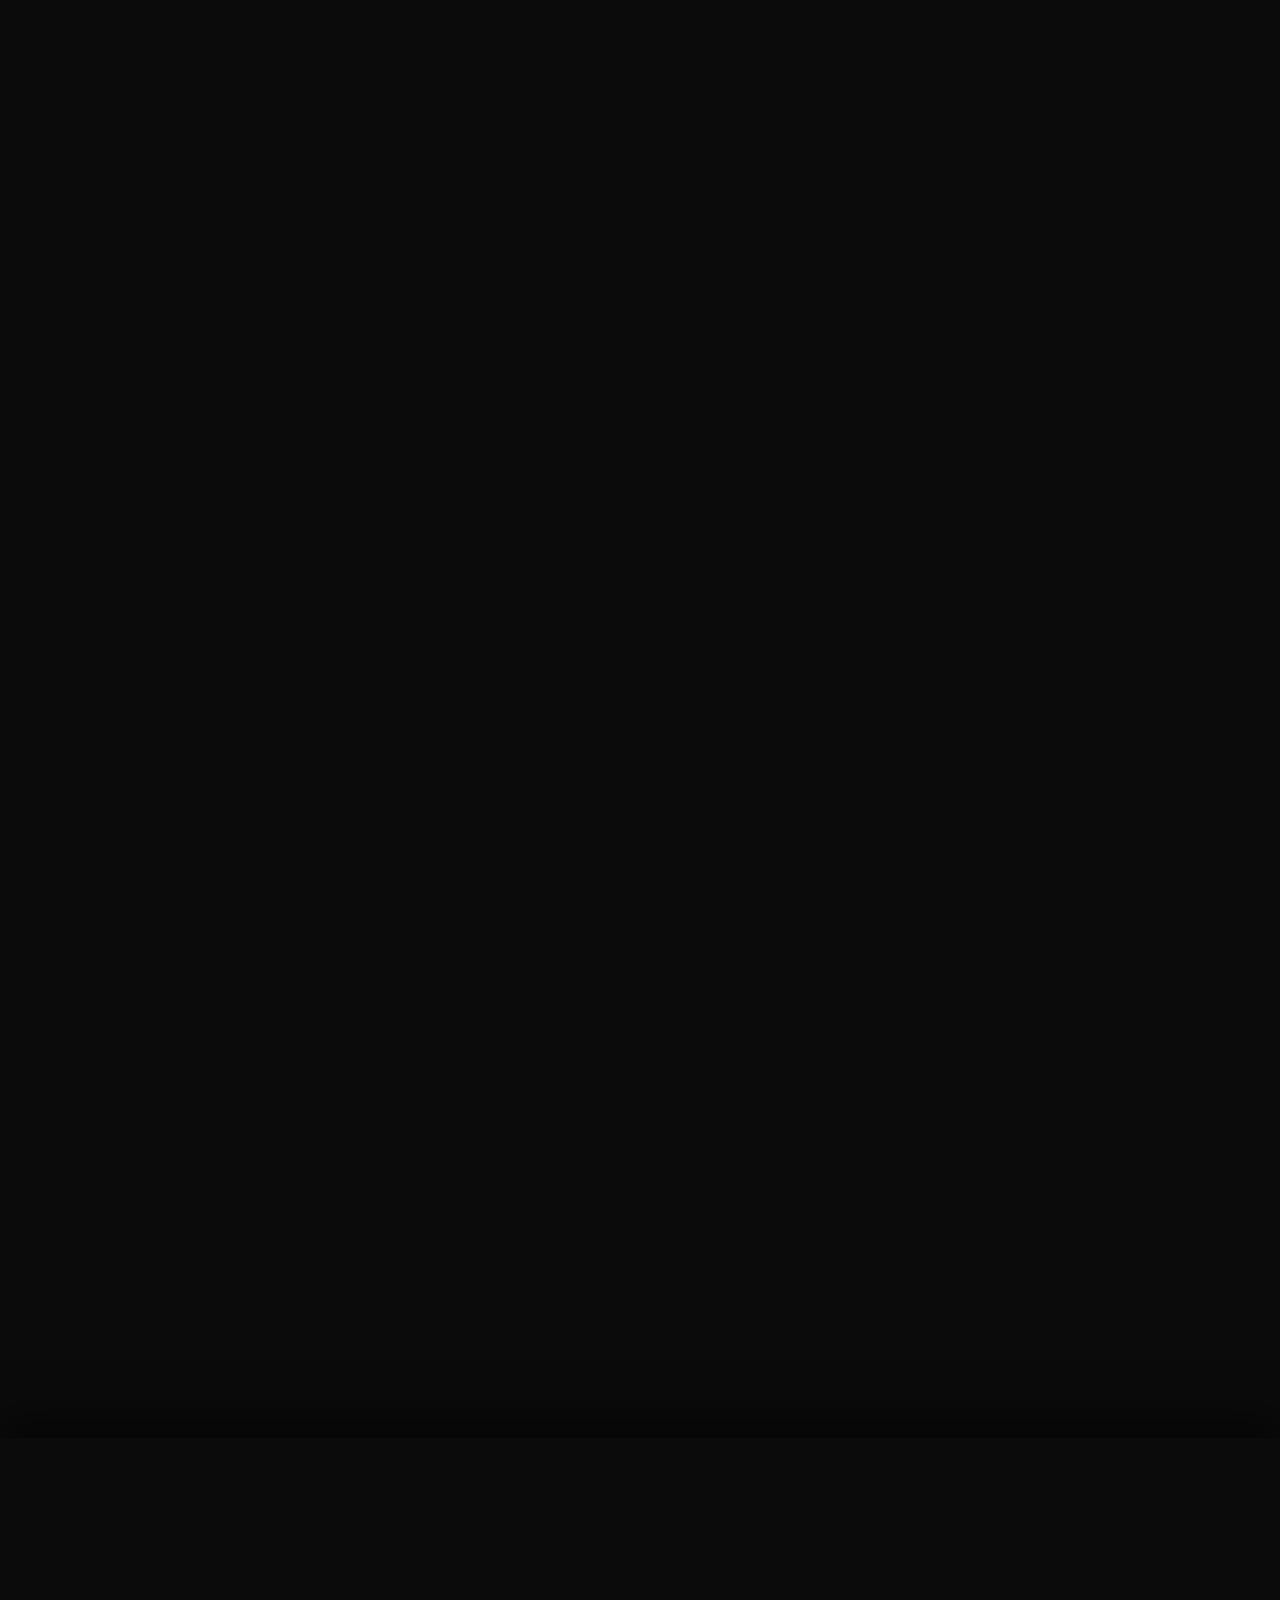
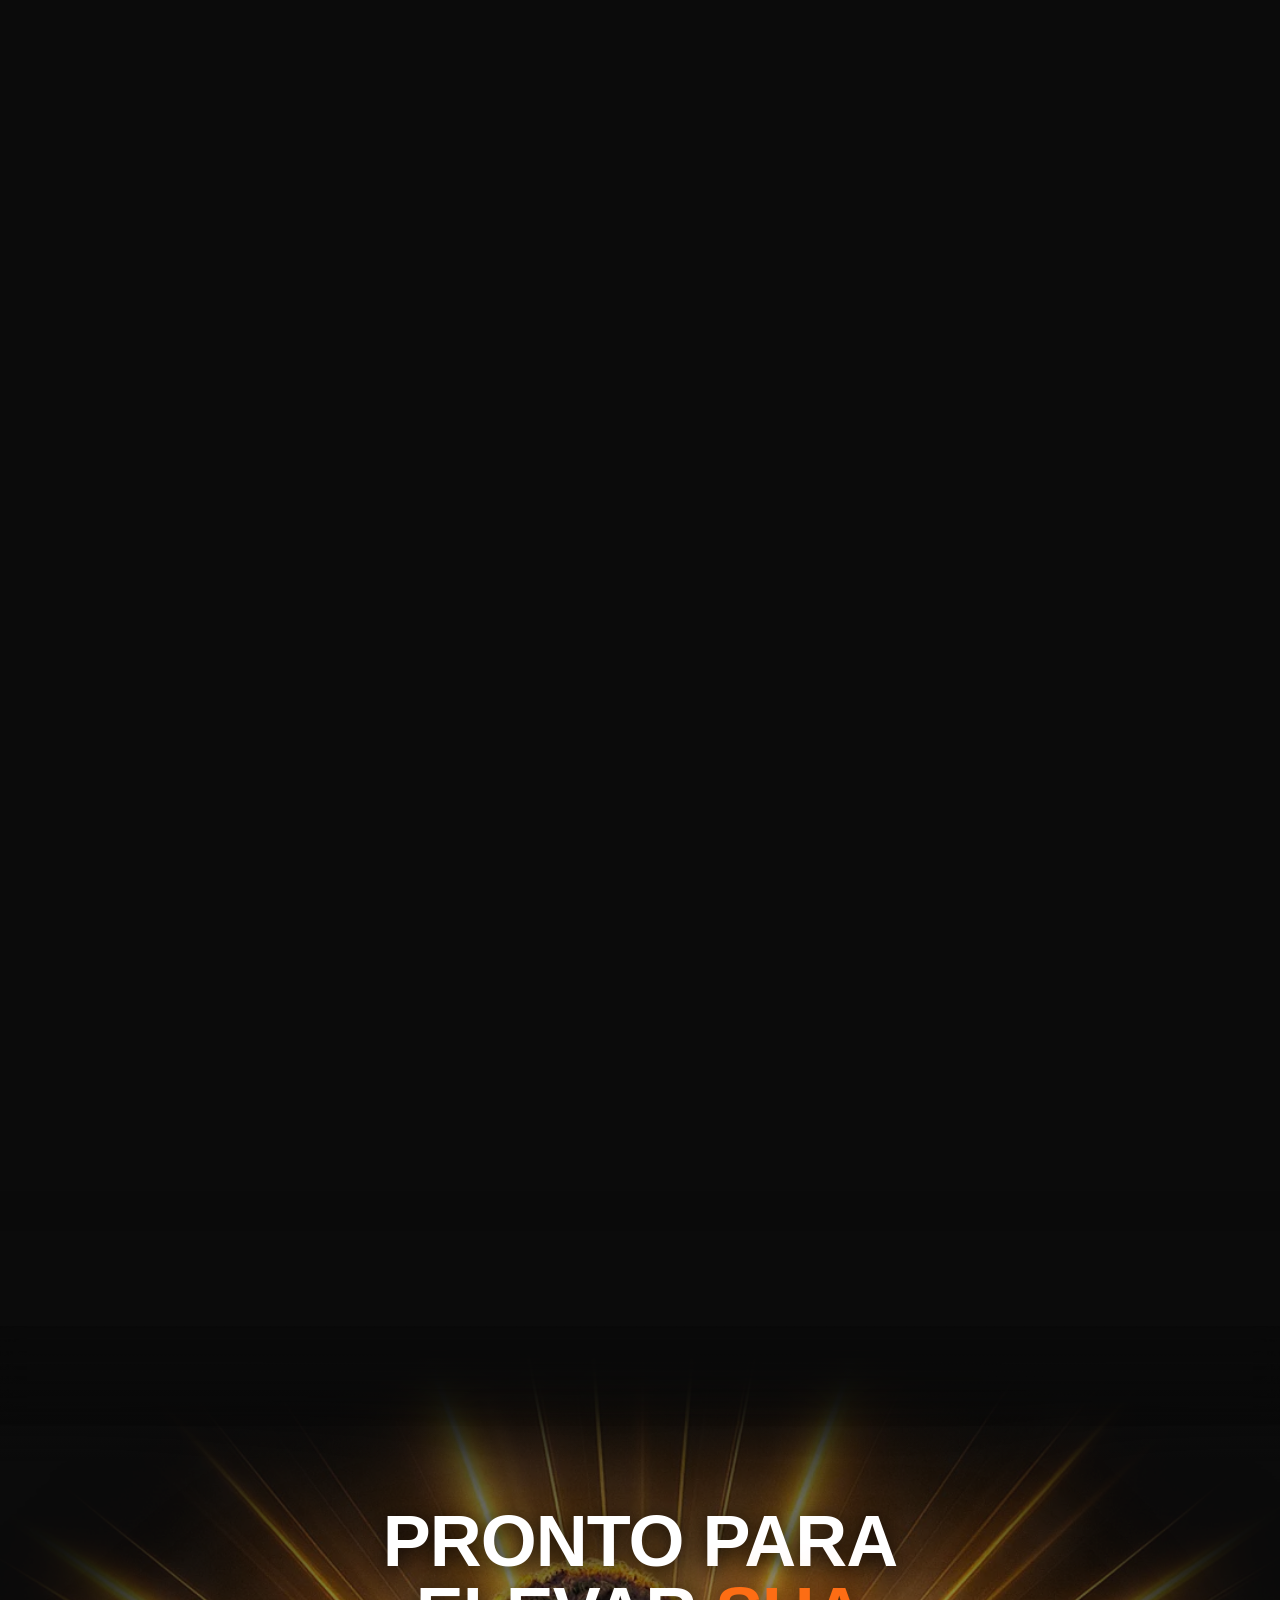
==== commit 631349b8: "feat: restructure project for deployment and SEO optimizations" ====
--- a/index.html
+++ b/index.html
@@ -3,13 +3,47 @@
 <head>
     <meta charset="UTF-8">
     <meta name="viewport" content="width=device-width, initial-scale=1.0">
-    <title>Santa Design | Portfólio</title>
+
+    <!-- SEO -->
+    <title>Santa Design | Design Esportivo de Elite</title>
+    <meta name="description" content="Santa Design — estúdio especializado em design gráfico esportivo de elite. Mais de 200 artes exclusivas para atletas e clubes em 7 países. Transformamos carreiras em marcas visuais icônicas.">
+    <meta name="keywords" content="design esportivo, arte esportiva, flyer de jogo, designer de futebol, matchday design, Santa Design, sports graphic design">
+    <meta name="author" content="Santa Design">
+    <meta name="robots" content="index, follow">
+    <link rel="canonical" href="https://santadesign.com/">
+
+    <!-- Open Graph (Facebook, WhatsApp, LinkedIn) -->
+    <meta property="og:type" content="website">
+    <meta property="og:title" content="Santa Design | Design Esportivo de Elite">
+    <meta property="og:description" content="Gráficos esportivos que elevam o jogo ao nível global. Mais de 200 artes exclusivas para atletas e clubes em 7 países.">
+    <meta property="og:image" content="assets/logo.png">
+    <meta property="og:url" content="https://santadesign.com/">
+    <meta property="og:locale" content="pt_BR">
+
+    <!-- Twitter Card -->
+    <meta name="twitter:card" content="summary_large_image">
+    <meta name="twitter:title" content="Santa Design | Design Esportivo de Elite">
+    <meta name="twitter:description" content="Gráficos esportivos que elevam o jogo ao nível global. Mais de 200 artes exclusivas.">
+    <meta name="twitter:image" content="assets/logo.png">
+
+    <!-- Security -->
+    <meta http-equiv="X-Content-Type-Options" content="nosniff">
+    <meta http-equiv="X-XSS-Protection" content="1; mode=block">
+    <meta name="referrer" content="strict-origin-when-cross-origin">
+    <meta http-equiv="Content-Security-Policy" content="default-src 'self' 'unsafe-inline' 'unsafe-eval' https://fonts.googleapis.com https://fonts.gstatic.com https://cdnjs.cloudflare.com; img-src 'self' data: https:; font-src 'self' https://fonts.gstatic.com;">
+
+    <!-- Favicon -->
     <link rel="icon" type="image/png" href="assets/logo.png">
-    <link rel="stylesheet" href="style.css?v=1.1">
+    <link rel="apple-touch-icon" href="assets/logo.png">
+
+    <!-- Stylesheet -->
+    <link rel="stylesheet" href="css/style.css?v=2.0">
+
     <!-- Google Fonts -->
     <link rel="preconnect" href="https://fonts.googleapis.com">
     <link rel="preconnect" href="https://fonts.gstatic.com" crossorigin>
     <link href="https://fonts.googleapis.com/css2?family=Oswald:wght@400;700&family=Inter:wght@300;400;600&display=swap" rel="stylesheet">
+
     <!-- GSAP via CDN -->
     <script src="https://cdnjs.cloudflare.com/ajax/libs/gsap/3.12.2/gsap.min.js"></script>
     <script src="https://cdnjs.cloudflare.com/ajax/libs/gsap/3.12.2/ScrollTrigger.min.js"></script>
@@ -26,7 +60,6 @@
             <button class="lang-option" data-lang="es">ES</button>
         </div>
     </nav>
-
 
     <!-- Tactile Preloader -->
     <div id="preloader" class="tactile-preloader">
@@ -36,47 +69,45 @@
             
             <div class="logo-layers">
                 <!-- 1. Circulo Interno (SD) -->
-                <img src="assets/preloader/circulo%20interno.png" class="logo-part logo-center" alt="SD">
+                <img src="assets/preloader/circulo-interno.png" class="logo-part logo-center" alt="SD">
                 
                 <!-- 2. Circulo Externo (anel) -->
-                <img src="assets/preloader/circulo%20externo.png" class="logo-part logo-ring" alt="Ring">
+                <img src="assets/preloader/circulo-externo.png" class="logo-part logo-ring" alt="Ring">
                 
                 <!-- 3. Escrita Superior -->
-                <img src="assets/preloader/escrita%20superior.png" class="logo-part logo-text-top" alt="Santa Design Top">
+                <img src="assets/preloader/escrita-superior.png" class="logo-part logo-text-top" alt="Santa Design Top">
                 
                 <!-- 4. Escrita Inferior -->
-                <img src="assets/preloader/escrita%20inferior.png" class="logo-part logo-text-bottom" alt="Santa Design Bottom">
+                <img src="assets/preloader/escrita-inferior.png" class="logo-part logo-text-bottom" alt="Santa Design Bottom">
                 
                 <!-- 5. Estrela Esquerda -->
-                <img src="assets/preloader/estrela%20esquerda.png" class="logo-part logo-star-left" alt="Star Left">
+                <img src="assets/preloader/estrela-esquerda.png" class="logo-part logo-star-left" alt="Star Left">
                 
                 <!-- 6. Estrela Direita -->
-                <img src="assets/preloader/estrela%20direita.png" class="logo-part logo-star-right" alt="Star Right">
+                <img src="assets/preloader/estrela-direita.png" class="logo-part logo-star-right" alt="Star Right">
             </div>
         </div>
     </div>
-
-
 
     <!-- Parallax Hero Section -->
     <section class="hero-parallax">
         
         <!-- Desktop Layers -->
         <div class="parallax-layers desktop-layers">
-            <div class="layer layer-1" style="background-image: url('assets/home%20desktop/img1.png');"></div>
-            <div class="layer layer-2" style="background-image: url('assets/home%20desktop/img2.png');"></div>
-            <div class="layer layer-3" style="background-image: url('assets/home%20desktop/img3.png?v=2');"></div>
-            <div class="layer layer-4" style="background-image: url('assets/home%20desktop/img4.png?v=2');"></div>
-            <div class="layer layer-5" style="background-image: url('assets/home%20desktop/img5.png');"></div>
+            <div class="layer layer-1" style="background-image: url('assets/home-desktop/img1.png');"></div>
+            <div class="layer layer-2" style="background-image: url('assets/home-desktop/img2.png');"></div>
+            <div class="layer layer-3" style="background-image: url('assets/home-desktop/img3.png?v=2');"></div>
+            <div class="layer layer-4" style="background-image: url('assets/home-desktop/img4.png?v=2');"></div>
+            <div class="layer layer-5" style="background-image: url('assets/home-desktop/img5.png');"></div>
         </div>
 
         <!-- Mobile Layers -->
         <div class="parallax-layers mobile-layers">
-            <div class="layer layer-1" style="background-image: url('assets/home%20mobile/img1.png');"></div>
-            <div class="layer layer-2" style="background-image: url('assets/home%20mobile/img2.png');"></div>
-            <div class="layer layer-3" style="background-image: url('assets/home%20mobile/img3.png');"></div>
-            <div class="layer layer-4" style="background-image: url('assets/home%20mobile/img4.png');"></div>
-            <div class="layer layer-5" style="background-image: url('assets/home%20mobile/img5.png');"></div>
+            <div class="layer layer-1" style="background-image: url('assets/home-mobile/img1.png');"></div>
+            <div class="layer layer-2" style="background-image: url('assets/home-mobile/img2.png');"></div>
+            <div class="layer layer-3" style="background-image: url('assets/home-mobile/img3.png');"></div>
+            <div class="layer layer-4" style="background-image: url('assets/home-mobile/img4.png');"></div>
+            <div class="layer layer-5" style="background-image: url('assets/home-mobile/img5.png');"></div>
         </div>
 
         <div class="hero-content">
@@ -146,29 +177,29 @@
         <div class="portfolio-grid">
             <!-- Bloco 1: Grande Esquerda, 2 Pequenas Direita (Imagens 1, 2, 3) -->
             <div class="portfolio-item work-large reveal-item">
-                <img src="assets/sessao grid/cr7 portugalw.webp" alt="Cristiano Ronaldo - Portugal">
+                <img src="assets/portfolio-grid/cr7-portugalw.webp" alt="Cristiano Ronaldo - Portugal">
                 <div class="portfolio-overlay"><h3>CRISTIANO RONALDO | PORTUGAL</h3></div>
             </div>
             <div class="portfolio-item work-small reveal-item">
-                <img src="assets/sessao grid/flamengo liberta estreiaw.webp" alt="Flamengo - Libertadores">
+                <img src="assets/portfolio-grid/flamengo-liberta-estreiaw.webp" alt="Flamengo - Libertadores">
                 <div class="portfolio-overlay"><h3>FLAMENGO | LIBERTADORES</h3></div>
             </div>
             <div class="portfolio-item work-small reveal-item">
-                <img src="assets/sessao grid/fodenw.webp" alt="Phil Foden - Manchester City">
+                <img src="assets/portfolio-grid/fodenw.webp" alt="Phil Foden - Manchester City">
                 <div class="portfolio-overlay"><h3>PHIL FODEN | MANCHESTER CITY</h3></div>
             </div>
 
             <!-- Bloco 2: 2 Pequenas Esquerda, Grande Direita (Imagens 5, 4, 6 - Espelhado) -->
             <div class="portfolio-item work-small reveal-item">
-                <img src="assets/sessao grid/rafinhaw.webp" alt="Raphinha - FC Barcelona">
+                <img src="assets/portfolio-grid/rafinhaw.webp" alt="Raphinha - FC Barcelona">
                 <div class="portfolio-overlay"><h3>RAPHINHA | FC BARCELONA</h3></div>
             </div>
             <div class="portfolio-item work-large reveal-item">
-                <img src="assets/sessao grid/luiz suaresw.webp" alt="Luis Suárez - Inter Miami">
+                <img src="assets/portfolio-grid/luiz-suaresw.webp" alt="Luis Suárez - Inter Miami">
                 <div class="portfolio-overlay"><h3>LUIS SUÁREZ | INTER MIAMI</h3></div>
             </div>
             <div class="portfolio-item work-small reveal-item">
-                <img src="assets/sessao grid/sporting x benficaw.webp" alt="Sporting vs Benfica - Derby">
+                <img src="assets/portfolio-grid/sporting-x-benficaw.webp" alt="Sporting vs Benfica - Derby">
                 <div class="portfolio-overlay"><h3>DERBY | SPORTING vs BENFICA</h3></div>
             </div>
         </div>
@@ -184,12 +215,12 @@
 
             <!-- Camada Base: Final Art (baixo) -->
             <div class="image-after">
-                <img src="assets/sessao antes e depois/romariow.webp" alt="Final Art">
+                <img src="assets/before-after/romariow.webp" alt="Final Art">
             </div>
             <!-- Camada Cima: Initial Photo (recortada) -->
             <div class="image-before">
                 <!-- Since we only have final arts, using a different art to simulate 'before' visually for logic testing -->
-                <img src="assets/sessao antes e depois/romario1w.webp" alt="Initial Photo">
+                <img src="assets/before-after/romario1w.webp" alt="Initial Photo">
             </div>
             <div class="slider-handle">
                 <div class="arrows">↔</div>
@@ -234,42 +265,42 @@
         <div class="gallery-container">
             <h2 class="text-center fade-up"><span class="text-white" data-i18n="projects_title_1">PROJECTS</span> <span class="text-orange" data-i18n="projects_title_2">ARCHIVE</span></h2>
             <div class="gallery-grid">
-                <!-- 12 Imagens Placeholder -->
+                <!-- 12 Imagens -->
                 <div class="gallery-item reveal-item" data-description="NEYMAR JR | BRASIL">
-                    <img src="assets/sessao galeria/5w.webp" alt="Neymar Jr - Brasil">
+                    <img src="assets/gallery/5w.webp" alt="Neymar Jr - Brasil">
                 </div>
                 <div class="gallery-item reveal-item" data-description="FLORIAN WIRTZ | GERMANY vs NETHERLANDS">
-                    <img src="assets/sessao galeria/alemanha x holanda wirtzw.webp" alt="Florian Wirtz - Alemanha">
+                    <img src="assets/gallery/alemanha-x-holanda-wirtzw.webp" alt="Florian Wirtz - Alemanha">
                 </div>
                 <div class="gallery-item reveal-item" data-description="ARSENAL FC | SQUAD">
-                    <img src="assets/sessao galeria/arsenalw.webp" alt="Arsenal FC Squad">
+                    <img src="assets/gallery/arsenalw.webp" alt="Arsenal FC Squad">
                 </div>
                 <div class="gallery-item reveal-item" data-description="JUDE BELLINGHAM | ENGLAND">
-                    <img src="assets/sessao galeria/bellinghamw.webp" alt="Jude Bellingham - England">
+                    <img src="assets/gallery/bellinghamw.webp" alt="Jude Bellingham - England">
                 </div>
                 <div class="gallery-item reveal-item" data-description="PHIL FODEN | CITY vs TOTTENHAM">
-                    <img src="assets/sessao galeria/city x tottenhamw.webp" alt="Phil Foden - City vs Tottenham">
+                    <img src="assets/gallery/city-x-tottenhamw.webp" alt="Phil Foden - City vs Tottenham">
                 </div>
                 <div class="gallery-item reveal-item" data-description="MANCHESTER CITY | ELITE SQUAD">
-                    <img src="assets/sessao galeria/cityw.webp" alt="Manchester City Squad">
+                    <img src="assets/gallery/cityw.webp" alt="Manchester City Squad">
                 </div>
                 <div class="gallery-item reveal-item" data-description="ERLING HAALAND | COMETA">
-                    <img src="assets/sessao galeria/cometa haalandw.webp" alt="Erling Haaland - Manchester City">
+                    <img src="assets/gallery/cometa-haalandw.webp" alt="Erling Haaland - Manchester City">
                 </div>
                 <div class="gallery-item reveal-item" data-description="ANGEL DI MARIA | SL BENFICA">
-                    <img src="assets/sessao galeria/di mariaw.webp" alt="Angel Di Maria - Benfica">
+                    <img src="assets/gallery/di-mariaw.webp" alt="Angel Di Maria - Benfica">
                 </div>
                 <div class="gallery-item reveal-item" data-description="PALMEIRAS | EM BUSCA DO TRI">
-                    <img src="assets/sessao galeria/em busca do triw.webp" alt="Palmeiras - Campeão">
+                    <img src="assets/gallery/em-busca-do-triw.webp" alt="Palmeiras - Campeão">
                 </div>
                 <div class="gallery-item reveal-item" data-description="ALEJANDRO GRIMALDO | LEVERKUSEN">
-                    <img src="assets/sessao galeria/grimaldow.webp" alt="Alejandro Grimaldo - Bayer Leverkusen">
+                    <img src="assets/gallery/grimaldow.webp" alt="Alejandro Grimaldo - Bayer Leverkusen">
                 </div>
                 <div class="gallery-item reveal-item" data-description="LÉO JARDIM | VASCO DA GAMA">
-                    <img src="assets/sessao galeria/leo jardimw.webp" alt="Léo Jardim - Vasco">
+                    <img src="assets/gallery/leo-jardimw.webp" alt="Léo Jardim - Vasco">
                 </div>
                 <div class="gallery-item reveal-item" data-description="NEYMAR JR | SANTOS FC">
-                    <img src="assets/sessao galeria/ney santosw.webp" alt="Neymar Jr - Santos FC">
+                    <img src="assets/gallery/ney-santosw.webp" alt="Neymar Jr - Santos FC">
                 </div>
             </div>
         </div>
@@ -278,13 +309,13 @@
     <!-- 6. CTA Section (Dobra 8) -->
     <section class="cta-section" id="cta">
         <div class="cta-bg-container">
-            <img src="assets/sessao%20cta%20e%20rodap%C3%A9.png" alt="Background Santa Design" class="cta-bg-image">
+            <img src="assets/cta-bg.png" alt="Background Santa Design" class="cta-bg-image">
             <div class="cta-overlay"></div>
         </div>
         <div class="cta-content">
             <h2 data-i18n="cta_title">READY TO ELEVATE <span class="text-orange">YOUR IMAGE?</span></h2>
             <p data-i18n="cta_subtitle">Transforme sua carreira em uma marca visual de elite.</p>
-            <a href="https://www.instagram.com/santaadesign" target="_blank" class="btn-primary cta-btn" data-i18n="cta_btn">
+            <a href="https://www.instagram.com/santaadesign" target="_blank" rel="noopener noreferrer" class="btn-primary cta-btn" data-i18n="cta_btn">
                 FALE COM A GENTE <span class="arrow">&rarr;</span>
             </a>
         </div>
@@ -314,6 +345,6 @@
         </div>
     </div>
 
-    <script src="main.js"></script>
+    <script src="js/main.js"></script>
 </body>
 </html>
--- a/css/style.css
+++ b/css/style.css
@@ -0,0 +1,1307 @@
+:root {
+    --bg-color: #0b0b0b;
+    --text-color: #ffffff;
+    --accent: #E50914;
+    /* Example accent */
+}
+
+* {
+    margin: 0;
+    padding: 0;
+    box-sizing: border-box;
+}
+
+body {
+    background-color: var(--bg-color);
+    color: var(--text-color);
+    font-family: 'Inter', sans-serif;
+    overflow-x: hidden;
+    overflow-y: hidden;
+    /* Hidden until preloader finishes */
+}
+
+/* =========================================
+   LANGUAGE SWITCHER DROPDOWN
+   ========================================= */
+.language-switcher {
+    position: fixed;
+    top: 30px;
+    right: 50px;
+    z-index: 10001;
+    display: flex;
+    flex-direction: column;
+    align-items: flex-end;
+    opacity: 0;
+    pointer-events: none;
+    transform: translateX(30px);
+}
+
+.lang-current {
+    background: rgba(255, 255, 255, 0.05);
+    backdrop-filter: blur(12px);
+    -webkit-backdrop-filter: blur(12px);
+    padding: 12px 24px;
+    border-radius: 30px;
+    border: 1px solid rgba(255, 255, 255, 0.1);
+    color: #ffffff !important;
+    font-family: 'Inter', sans-serif;
+    font-weight: 800;
+    font-size: 1rem;
+    cursor: pointer;
+    transition: all 0.4s cubic-bezier(0.4, 0, 0.2, 1);
+    display: flex;
+    align-items: center;
+    justify-content: center;
+    letter-spacing: 1.5px;
+    min-width: 70px;
+    z-index: 10002;
+}
+
+.lang-current:hover {
+    background: rgba(255, 255, 255, 0.1);
+    border-color: rgba(253, 109, 20, 0.5);
+    box-shadow: 0 0 20px rgba(253, 109, 20, 0.1);
+}
+
+.lang-dropdown {
+    position: absolute;
+    top: calc(100% + 15px);
+    right: 0;
+    background: rgba(15, 15, 15, 0.7);
+    backdrop-filter: blur(20px);
+    -webkit-backdrop-filter: blur(20px);
+    border: 1px solid rgba(255, 255, 255, 0.08);
+    border-radius: 20px;
+    padding: 12px;
+    width: 90px;
+    display: flex;
+    flex-direction: column;
+    gap: 8px;
+    opacity: 0;
+    visibility: hidden;
+    transform: translateY(-15px) scale(0.95);
+    transform-origin: top right;
+    transition: all 0.4s cubic-bezier(0.175, 0.885, 0.32, 1.275);
+    box-shadow: 0 20px 40px rgba(0, 0, 0, 0.6);
+}
+
+.language-switcher.open .lang-dropdown {
+    opacity: 1;
+    visibility: visible;
+    transform: translateY(0);
+}
+
+.lang-option {
+    background: none;
+    border: none;
+    color: #888;
+    font-family: 'Inter', sans-serif;
+    font-weight: 600;
+    font-size: 0.8rem;
+    padding: 8px;
+    cursor: pointer;
+    border-radius: 8px;
+    transition: all 0.2s ease;
+    text-align: center;
+}
+
+.lang-option:hover {
+    background: rgba(255, 255, 255, 0.1);
+    color: #fff;
+}
+
+.lang-option.active {
+    color: #fd6d14;
+    background: rgba(253, 109, 20, 0.1);
+}
+
+@media (max-width: 768px) {
+    .language-switcher {
+        top: 20px;
+        right: 20px;
+    }
+
+    .lang-current {
+        padding: 8px 16px;
+        font-size: 0.8rem;
+    }
+}
+
+/* =========================================
+   TACTILE PRELOADER
+   ========================================= */
+
+.tactile-preloader {
+    position: fixed;
+    top: 0;
+    left: 0;
+    width: 100%;
+    height: 100vh;
+    background-color: #0b0b0b;
+    z-index: 9999;
+    display: flex;
+    justify-content: center;
+    align-items: center;
+    overflow: hidden;
+    transition: opacity 1s ease-in-out, visibility 1s;
+}
+
+.paper-texture {
+    position: absolute;
+    inset: 0;
+    opacity: 0.15;
+    background-image: url('data:image/svg+xml;utf8,%3Csvg viewBox="0 0 200 200" xmlns="http://www.w3.org/2000/svg"%3E%3Cfilter id="noiseFilter"%3E%3CfeTurbulence type="fractalNoise" baseFrequency="0.9" numOctaves="3" stitchTiles="stitch"/%3E%3C/filter%3E%3Crect width="100%25" height="100%25" filter="url(%23noiseFilter)"/%3E%3C/svg%3E');
+    mix-blend-mode: screen;
+    pointer-events: none;
+    z-index: 1;
+}
+
+.logo-assembly {
+    position: relative;
+    width: clamp(280px, 40vw, 400px);
+    height: clamp(280px, 40vw, 400px);
+    z-index: 2;
+    display: flex;
+    justify-content: center;
+    align-items: center;
+    filter: drop-shadow(0px 8px 12px rgba(0, 0, 0, 0.4)) drop-shadow(0px 2px 4px rgba(253, 109, 20, 0.2));
+}
+
+.logo-layers {
+    position: relative;
+    width: 100%;
+    height: 100%;
+}
+
+.logo-part {
+    position: absolute;
+    top: 0;
+    left: 0;
+    width: 100%;
+    height: 100%;
+    object-fit: contain;
+    will-change: transform, opacity;
+}
+
+.stamp-overlay {
+    position: absolute;
+    inset: -20px;
+    background-image: none;
+    pointer-events: none;
+    z-index: 10;
+    opacity: 0;
+}
+
+@keyframes texture-shimmer {
+    0% {
+        transform: scale(1) translate(0, 0);
+    }
+
+    25% {
+        transform: scale(1.02) translate(1px, -1px);
+    }
+
+    50% {
+        transform: scale(1) translate(-1px, 1px);
+    }
+
+    75% {
+        transform: scale(1.01) translate(1px, 1px);
+    }
+
+    100% {
+        transform: scale(1) translate(0, 0);
+    }
+}
+
+
+/* =========================================
+   PARALLAX HERO
+   ========================================= */
+.hero-parallax {
+    position: relative;
+    width: 100%;
+    height: 100vh;
+    overflow: hidden;
+    display: flex;
+    justify-content: center;
+    align-items: center;
+}
+
+.parallax-layers {
+    position: absolute;
+    top: 0;
+    left: 0;
+    width: 100%;
+    height: 100%;
+    z-index: 1;
+}
+
+.layer {
+    position: absolute;
+    top: -25%;
+    /* Aumentado para acomodar os 200px de deslocamento sem mostrar a borda */
+    left: -10%;
+    width: 120%;
+    height: 150%;
+    /* Altura ajustada para manter a proporÃ§Ã£o */
+    background-size: cover;
+    background-position: center;
+    background-repeat: no-repeat;
+    will-change: transform;
+    backface-visibility: hidden;
+    -webkit-backface-visibility: hidden;
+}
+
+/* Ajuste solicitado: 70px para esquerda e 35px para baixo */
+.desktop-layers .layer-4 {
+    left: calc(-10% - 70px);
+    top: calc(-25% + 35px);
+}
+
+/* MantÃ©m a 'folga' maior apenas no mobile para evitar o bug da barra de endereÃ§os */
+@media (max-width: 768px) {
+    .layer {
+        top: -45%;
+        height: 190%;
+    }
+
+    /* Jogador pequeno: mais para esquerda e para cima + opacidade 20% + deslocamento 20px esquerda */
+    .mobile-layers .layer-5 {
+        background-position: 15% 35%;
+        opacity: 0.4 !important;
+        /* !important necessÃ¡rio para sobrepor a animaÃ§Ã£o de entrada do GSAP */
+        left: calc(-10% - 20px);
+        width: calc(120% + 200px);
+        /* Aumentando um pouco mais a largura para seguranÃ§a conforme as outras layers */
+    }
+
+    /* Olhos do rosto grande: desloca mais para baixo */
+    .mobile-layers .layer-2,
+    .mobile-layers .layer-3,
+    .mobile-layers .layer-4 {
+        background-position: center 55%;
+    }
+
+    /* Ajuste solicitado: 100px para esquerda e 40px para cima */
+    .mobile-layers .layer-4 {
+        left: calc(-10% - 100px);
+        top: calc(-45% - 40px);
+        width: calc(120% + 100px);
+    }
+
+    /* Ajuste solicitado: 50px para baixo */
+    .mobile-layers .layer-3 {
+        top: calc(-45% + 50px);
+    }
+}
+
+/* Mobile vs Desktop switching */
+.desktop-layers {
+    display: block;
+}
+
+.mobile-layers {
+    display: none;
+}
+
+@media (max-width: 768px) {
+    .desktop-layers {
+        display: none;
+    }
+
+    .mobile-layers {
+        display: block;
+    }
+}
+
+.hero-content {
+    position: relative;
+    z-index: 10;
+    text-align: center;
+    pointer-events: none;
+    opacity: 0;
+    transform: translateY(30px);
+    transition: opacity 1.5s ease 0.5s, transform 1.5s ease 0.5s;
+}
+
+.hero-logo {
+    width: 140px;
+    height: auto;
+    margin-bottom: 25px;
+    /* black shadow behind logo */
+    filter: drop-shadow(0 4px 15px rgba(0, 0, 0, 0.9)) drop-shadow(0 0 30px rgba(0, 0, 0, 0.8));
+}
+
+.hero-content h1 {
+    font-family: 'Inter', sans-serif;
+    font-size: 5.5rem;
+    font-weight: 900;
+    text-transform: uppercase;
+    letter-spacing: -2px;
+    margin-bottom: 10px;
+    line-height: 1.05;
+}
+
+.text-white {
+    color: #ffffff;
+    text-shadow: 0 4px 20px rgba(0, 0, 0, 0.8);
+}
+
+.text-orange {
+    color: #fd6d14;
+    text-shadow: 0 0 40px rgba(253, 109, 20, 0.6), 0 4px 20px rgba(0, 0, 0, 0.8);
+}
+
+.hero-content p {
+    font-size: 1.3rem;
+    text-shadow: 0 2px 10px rgba(0, 0, 0, 0.8);
+    font-weight: 400;
+    color: #d1d1d1;
+    margin-top: 15px;
+    margin-bottom: 40px;
+}
+
+.btn-primary {
+    display: inline-block;
+    background-color: #fd6d14;
+    color: #000000;
+    font-family: 'Inter', sans-serif;
+    font-weight: 700;
+    font-size: 1.1rem;
+    padding: 16px 45px;
+    text-decoration: none;
+    text-transform: uppercase;
+    letter-spacing: 1px;
+    transition: background-color 0.3s ease, transform 0.3s ease;
+}
+
+.btn-primary:hover {
+    background-color: #ff8233;
+    transform: translateY(-3px);
+}
+
+.btn-primary .arrow {
+    margin-left: 10px;
+    font-weight: 900;
+}
+
+@media (max-width: 768px) {
+    .hero-logo {
+        width: 100px;
+        margin-bottom: 15px;
+    }
+
+    .hero-content h1 {
+        font-size: 3rem;
+    }
+
+    .hero-content p {
+        font-size: 1rem;
+        margin-bottom: 30px;
+    }
+
+    .btn-primary {
+        padding: 14px 35px;
+        font-size: 1rem;
+    }
+}
+
+.scroll-indicator {
+    position: absolute;
+    bottom: -15vh;
+    /* Push down relative to content */
+    left: 50%;
+    transform: translateX(-50%);
+    display: flex;
+    flex-direction: column;
+    align-items: center;
+    gap: 10px;
+}
+
+.scroll-indicator span {
+    font-size: 0.8rem;
+    letter-spacing: 2px;
+    opacity: 0.7;
+}
+
+.scroll-indicator .line {
+    width: 1px;
+    height: 40px;
+    background: linear-gradient(to bottom, #fff, transparent);
+    animation: scrollLine 2s infinite;
+}
+
+@keyframes scrollLine {
+    0% {
+        transform: scaleY(0);
+        transform-origin: top;
+    }
+
+    50% {
+        transform: scaleY(1);
+        transform-origin: top;
+    }
+
+    50.1% {
+        transform: scaleY(1);
+        transform-origin: bottom;
+    }
+
+    100% {
+        transform: scaleY(0);
+        transform-origin: bottom;
+    }
+}
+
+/* =========================================
+   ABOUT SECTION
+   ========================================= */
+.about-section {
+    min-height: 100vh;
+    background-color: var(--bg-color);
+    display: flex;
+    justify-content: center;
+    align-items: center;
+    position: relative;
+    z-index: 2;
+    /* Sobrepor o background parallax se ele fosse fixed, mas aqui estÃ¡ fluxo normal */
+    padding: 15vh 5%;
+}
+
+.about-container {
+    max-width: 1200px;
+    width: 100%;
+}
+
+.about-container h2 {
+    font-family: 'Inter', sans-serif;
+    font-size: clamp(2.5rem, 5vw, 4rem);
+    font-weight: 800;
+    line-height: 1.1;
+    margin-bottom: 3rem;
+    text-transform: uppercase;
+    letter-spacing: -1px;
+}
+
+.reveal-text {
+    font-family: 'Inter', sans-serif;
+    font-weight: 400;
+    font-size: clamp(1.2rem, 2.5vw, 2.2rem);
+    line-height: 1.5;
+    margin-bottom: 2.5rem;
+    color: #444444;
+    /* Initial grey color */
+    max-width: 900px;
+}
+
+.word {
+    display: inline-block;
+    color: #333333;
+    /* Default grey, GSAP vai animar isso */
+}
+
+/* =========================================
+   GENERIC UTILS & ANIMATION CLASSES
+   ========================================= */
+.text-center {
+    text-align: center;
+}
+
+.px-5 {
+    padding-left: 5%;
+    padding-right: 5%;
+}
+
+.fade-up {
+    opacity: 0;
+    transform: translateY(40px);
+    will-change: opacity, transform;
+}
+
+/* =========================================
+   1. STATS SECTION
+   ========================================= */
+.stats-section {
+    background-color: #050505;
+    padding: 10vh 5%;
+    border-top: 1px solid rgba(255, 255, 255, 0.05);
+}
+
+.stats-container {
+    max-width: 1200px;
+    margin: 0 auto;
+    display: grid;
+    grid-template-columns: repeat(auto-fit, minmax(280px, 1fr));
+    gap: 40px;
+}
+
+.stat-item {
+    position: relative;
+    padding: 40px;
+    border-radius: 20px;
+    background: rgba(255, 255, 255, 0.01);
+    border: 1px solid rgba(255, 255, 255, 0.03);
+    transition: background 0.5s cubic-bezier(0.4, 0, 0.2, 1), 
+                border-color 0.5s cubic-bezier(0.4, 0, 0.2, 1),
+                box-shadow 0.5s cubic-bezier(0.4, 0, 0.2, 1);
+    cursor: default;
+    overflow: hidden;
+}
+
+.stat-item:hover {
+    background: rgba(255, 255, 255, 0.04);
+    border-color: rgba(253, 109, 20, 0.2);
+    box-shadow: 0 20px 40px rgba(0, 0, 0, 0.4), inset 0 0 20px rgba(253, 109, 20, 0.05);
+}
+
+.stat-number {
+    font-family: 'Inter', sans-serif;
+    font-weight: 900;
+    font-size: 5.5rem;
+    line-height: 1;
+    color: #ffffff;
+    margin-bottom: 15px;
+    display: flex;
+    align-items: baseline;
+    letter-spacing: -2px;
+    will-change: transform, text-shadow;
+    transition: text-shadow 0.4s ease;
+}
+
+.stat-item.is-counting .stat-number {
+    text-shadow: 0 0 30px rgba(253, 109, 20, 0.5);
+    color: #fff;
+}
+
+.stat-item h3 {
+    font-size: 1.2rem;
+    font-weight: 700;
+    letter-spacing: 2px;
+    color: #aaaaaa;
+    margin-bottom: 10px;
+}
+
+.stat-item p {
+    font-size: 1rem;
+    color: #666666;
+    line-height: 1.5;
+}
+
+.stat-line {
+    width: 0; /* Anima via GSAP */
+    height: 3px;
+    background: linear-gradient(90deg, #fd6d14, #ff8c42, #fd6d14);
+    background-size: 200% 100%;
+    margin-top: 30px;
+    border-radius: 4px;
+    box-shadow: 0 0 15px rgba(253, 109, 20, 0.3);
+    animation: gradientFlow 3s linear infinite;
+}
+
+@keyframes gradientFlow {
+    0% { background-position: 100% 0%; }
+    100% { background-position: -100% 0%; }
+}
+
+.stat-item::before {
+    content: '';
+    position: absolute;
+    top: 0;
+    left: 0;
+    width: 100%;
+    height: 100%;
+    background: radial-gradient(circle at var(--mouse-x, 50%) var(--mouse-y, 50%), 
+                rgba(253, 109, 20, 0.08) 0%, 
+                transparent 50%);
+    opacity: 0;
+    transition: opacity 0.3s ease;
+    pointer-events: none;
+}
+
+.stat-item:hover::before {
+    opacity: 1;
+}
+
+/* =========================================
+   2. PORTFOLIO GALLERY
+   ========================================= */
+.portfolio-section {
+    padding-top: 10vh;
+    padding-bottom: 10vh;
+    background-color: var(--bg-color);
+}
+
+.portfolio-grid {
+    display: grid;
+    grid-template-columns: repeat(12, 1fr);
+    gap: 20px;
+    max-width: 1600px;
+    margin: 0 auto;
+}
+
+.portfolio-item {
+    position: relative;
+    border-radius: 8px;
+    overflow: hidden;
+    aspect-ratio: 4/5 !important;
+    background-color: #111;
+    cursor: pointer;
+}
+
+.portfolio-overlay {
+    position: absolute;
+    inset: 0;
+    background: linear-gradient(to top, rgba(0, 0, 0, 0.9) 0%, rgba(0, 0, 0, 0) 50%);
+    opacity: 0;
+    transition: opacity 0.4s ease;
+    display: flex;
+    align-items: flex-end;
+    padding: 30px;
+    pointer-events: none;
+}
+
+.portfolio-item:hover .portfolio-overlay {
+    opacity: 1;
+}
+
+.portfolio-overlay h3 {
+    font-size: 1.2rem;
+    font-weight: 700;
+    letter-spacing: 1px;
+    color: #fff;
+    transform: translateY(20px);
+    transition: transform 0.4s ease;
+}
+
+.portfolio-item:hover .portfolio-overlay h3 {
+    transform: translateY(0);
+}
+
+/* Logic for Large (8cols) and Small (4cols) */
+.work-large {
+    grid-column: span 8 !important;
+    grid-row: span 2 !important;
+    aspect-ratio: auto !important; 
+    /* No desktop, a grande ocupa 2 linhas para manter o 4:5 relativo Ã s pequenas */
+}
+
+.work-small {
+    grid-column: span 4 !important;
+    aspect-ratio: 4/5 !important;
+}
+
+.portfolio-item img,
+.work-item img {
+    width: 100%;
+    height: 100%;
+    object-fit: cover;
+    filter: grayscale(100%);
+    transition: filter 0.6s cubic-bezier(0.2, 1, 0.3, 1), 
+                transform 0.8s cubic-bezier(0.2, 1, 0.3, 1);
+}
+
+.portfolio-item:hover img,
+.work-item:hover img {
+    filter: grayscale(0%);
+    transform: scale(1.08);
+}
+
+/* Responsive Mobile */
+@media (max-width: 992px) {
+    .portfolio-item,
+    .work-item,
+    .work-large,
+    .work-small {
+        grid-column: span 12 !important;
+        grid-row: auto !important;
+        aspect-ratio: 4/5 !important;
+    }
+    
+    .portfolio-grid,
+    .works-grid {
+        gap: 15px;
+    }
+
+    /* Ajuste SessÃ£o 4: Remover grayscale e hover no mobile */
+    .portfolio-item img {
+        filter: grayscale(0%) !important;
+        transform: none !important;
+    }
+
+    .portfolio-item:hover img {
+        transform: none !important;
+    }
+
+    .portfolio-overlay {
+        opacity: 0 !important;
+    }
+}
+
+/* =========================================
+   3. PROCESS SLIDER 
+   ========================================= */
+.process-section {
+    background-color: #0b0b0b;
+    padding: 15vh 5%;
+    overflow: hidden;
+}
+
+.process-section h2 {
+    font-size: clamp(2rem, 4vw, 3.5rem);
+    margin-bottom: 50px;
+    letter-spacing: 2px;
+}
+
+.before-after-slider {
+    position: relative;
+    max-width: 1000px;
+    margin: 0 auto;
+    aspect-ratio: 4/5;
+    border-radius: 12px;
+    overflow: hidden;
+    box-shadow: 0 20px 40px rgba(0, 0, 0, 0.8);
+}
+
+.image-after,
+.image-before {
+    position: absolute;
+    top: 0;
+    left: 0;
+    width: 100%;
+    height: 100%;
+}
+
+.image-before {
+    width: 50%;
+    /* Controlado pelo range */
+    border-right: 2px solid white;
+    z-index: 2;
+    overflow: hidden;
+}
+
+.image-after img {
+    width: 100%;
+    height: 100%;
+    object-fit: cover;
+}
+
+.image-before img {
+    width: 1000px;
+    /* Deve ser do tamanho do container ou usar object-fit */
+    height: 100%;
+    object-fit: cover;
+    object-position: left;
+    max-width: none;
+}
+
+/* Responsive image size inside slider container */
+.image-before>img,
+.image-after>img {
+    position: absolute;
+    top: 0;
+    left: 0;
+    width: 100%;
+    min-width: 100%;
+    height: 100%;
+}
+
+.label {
+    position: absolute;
+    top: 20px;
+    padding: 8px 15px;
+    background-color: rgba(0, 0, 0, 0.6);
+    backdrop-filter: blur(5px);
+    font-size: 0.8rem;
+    font-weight: 700;
+    letter-spacing: 1px;
+    border-radius: 4px;
+    z-index: 10;
+    white-space: nowrap;
+    pointer-events: none;
+    transition: opacity 0.3s ease;
+}
+
+.label-left {
+    left: 20px;
+}
+
+.label-right {
+    right: 20px;
+    z-index: 10;
+}
+
+.slider {
+    position: absolute;
+    top: 0;
+    left: 0;
+    width: 100%;
+    height: 100%;
+    outline: none;
+    background: transparent;
+    appearance: none;
+    z-index: 5;
+    margin: 0;
+    cursor: ew-resize;
+}
+
+.slider::-webkit-slider-thumb {
+    appearance: none;
+    width: 40px;
+    height: 100%;
+    background: transparent;
+    cursor: ew-resize;
+}
+
+.slider-handle {
+    position: absolute;
+    top: 0;
+    left: 50%;
+    /* Controlado pelo JS */
+    width: 2px;
+    height: 100%;
+    background-color: white;
+    z-index: 4;
+    pointer-events: none;
+    transform: translateX(-50%);
+}
+
+.slider-handle .arrows {
+    position: absolute;
+    top: 50%;
+    left: 50%;
+    transform: translate(-50%, -50%);
+    width: 40px;
+    height: 40px;
+    background-color: #fd6d14;
+    border-radius: 50%;
+    display: flex;
+    justify-content: center;
+    align-items: center;
+    color: white;
+    font-weight: bold;
+    font-size: 1.2rem;
+    box-shadow: 0 0 15px rgba(0, 0, 0, 0.5);
+}
+
+
+
+/* Estado inicial para animaÃ§Ã£o de entrada (usado no portfÃ³lio) */
+.reveal-item {
+    opacity: 0;
+    transform: translateY(60px);
+    will-change: transform, opacity;
+}
+
+/* =========================================
+   6. DOBRA 6: STICKY MONTAGE REVEAL
+   ========================================= */
+
+/* Container: 100vh de "reveal" + 100vh Ã— 8 transiÃ§Ãµes + 100vh buffer para Dobra 7 cobrir */
+.dobra6-reveal-container {
+    position: relative;
+    height: 1000vh; /* 100vh reveal + 800vh montagem + 100vh saÃ­da */
+    z-index: 1;
+    overflow: visible;
+    margin-top: -100vh; /* Fica atrÃ¡s da seÃ§Ã£o anterior para o reveal */
+}
+
+.dobra6-sticky {
+    position: sticky;
+    top: 0;
+    width: 100%;
+    height: 100vh;
+    overflow: hidden;
+    background-color: #000;
+}
+
+/* Container das imagens empilhadas */
+.dobra6-frames {
+    position: relative;
+    width: 100%;
+    height: 100%;
+}
+
+/* Cada frame empilhada */
+.dobra6-frame {
+    position: absolute;
+    top: 0;
+    left: 0;
+    width: 100%;
+    height: 100%;
+    object-fit: cover;
+    object-position: center;
+    display: block;
+    opacity: 0;
+    will-change: opacity, transform;
+    backface-visibility: hidden;
+    -webkit-backface-visibility: hidden;
+}
+
+/* Primeira imagem visÃ­vel por padrÃ£o */
+.dobra6-frame:first-child {
+    opacity: 1;
+}
+
+/* Desktop/Mobile toggle (mesmo padrÃ£o do hero) */
+.dobra6-frames.desktop-frames { display: block; }
+.dobra6-frames.mobile-frames { display: none; }
+
+@media (max-width: 768px) {
+    .dobra6-frames.desktop-frames { display: none; }
+    .dobra6-frames.mobile-frames { display: block; }
+}
+
+/* Ajuste nas dobras adjacentes para garantir a sobreposiÃ§Ã£o */
+.process-section {
+    position: relative;
+    z-index: 10;
+    background-color: var(--bg-color); /* Garante que esconde a dobra 6 antes do scroll */
+}
+
+/* =========================================
+   7. DOBRA 7: GALLERY SECTION
+   ========================================= */
+.dobra7-gallery {
+    position: relative;
+    padding: 10vh 5%;
+    background-color: var(--bg-color);
+    z-index: 10;
+    box-shadow: 0 -20px 40px rgba(0, 0, 0, 0.5);
+}
+
+.dobra7-gallery h2 {
+    margin-bottom: 50px;
+    font-size: clamp(2rem, 4vw, 3.5rem);
+    letter-spacing: 2px;
+}
+
+.gallery-container {
+    max-width: 1600px;
+    margin: 0 auto;
+}
+
+.gallery-grid {
+    display: grid;
+    /* Desktop: 4 colunas */
+    grid-template-columns: repeat(4, 1fr);
+    gap: 20px;
+}
+
+.gallery-item {
+    position: relative;
+    aspect-ratio: 4/5;
+    overflow: hidden;
+    border-radius: 8px;
+    cursor: pointer;
+    background-color: #111;
+}
+
+.gallery-item img {
+    width: 100%;
+    height: 100%;
+    object-fit: cover;
+    transition: transform 0.5s cubic-bezier(0.2, 1, 0.3, 1);
+}
+
+.gallery-item:hover img {
+    transform: scale(1.08); /* Pequeno zoom solicitado */
+}
+
+/* =========================================
+   LIGHTBOX STYLES
+   ========================================= */
+.lightbox {
+    display: flex; /* Mantido flex para estrutura, mas invisÃ­vel */
+    visibility: hidden;
+    position: fixed;
+    z-index: 100000;
+    left: 0;
+    top: 0;
+    width: 100%;
+    height: 100%;
+    background-color: rgba(0, 0, 0, 0.95);
+    backdrop-filter: blur(10px);
+    -webkit-backdrop-filter: blur(10px);
+    justify-content: center;
+    align-items: center;
+    flex-direction: column;
+    opacity: 0;
+    will-change: opacity, visibility;
+    transition: none; /* Deixar GSAP controlar */
+}
+
+.lightbox.open {
+    /* GSAP vai lidar com isso, mas mantemos o fallback simples aqui se necessÃ¡rio */
+    visibility: visible;
+    opacity: 1;
+}
+
+.lightbox-content {
+    position: relative;
+    max-width: 90%;
+    max-height: 80vh;
+    display: flex;
+    flex-direction: column;
+    align-items: center;
+    will-change: transform, opacity;
+}
+
+.lightbox-content img {
+    width: auto;
+    height: auto;
+    max-width: 90vw;
+    max-height: 75vh;
+    aspect-ratio: 4/5;
+    object-fit: cover; /* Garante que preencha os 4:5 solicitado mesmo se a original for diferente */
+    box-shadow: 0 0 50px rgba(0,0,0,0.5);
+    border: 1px solid rgba(255,255,255,0.1);
+}
+
+.lightbox-caption {
+    margin-top: 20px;
+    color: #fff;
+    font-size: 1.1rem;
+    font-weight: 600;
+    letter-spacing: 1px;
+    text-align: center;
+}
+
+.lightbox-close {
+    position: absolute;
+    top: 30px;
+    right: 40px;
+    color: #fff;
+    font-size: 50px;
+    font-weight: 300;
+    cursor: pointer;
+    line-height: 1;
+    transition: color 0.3s ease;
+    z-index: 100001;
+}
+
+.lightbox-close:hover {
+    color: #fd6d14;
+}
+
+/* Responsividade da Galeria */
+@media (max-width: 992px) {
+    .gallery-grid {
+        /* Mobile: 3 colunas */
+        grid-template-columns: repeat(3, 1fr);
+        gap: 10px;
+    }
+
+    .lightbox-close {
+        top: 20px;
+        right: 20px;
+        font-size: 40px;
+    }
+}
+
+/* =========================================
+   8. CTA & FOOTER
+   ========================================= */
+/* =========================================
+   6. CTA SECTION (DOBRA 8)
+   ========================================= */
+.cta-section {
+    position: relative;
+    min-height: 100vh;
+    width: 100%;
+    margin-top: 15vh; /* Espaço preto entre a galeria e a imagem */
+    display: flex;
+    flex-direction: column;
+    align-items: center;
+    justify-content: center;
+    overflow: hidden;
+    background-color: var(--bg-color);
+    padding: 15vh 0 5vh;
+}
+
+.cta-bg-container {
+    position: absolute;
+    inset: 0;
+    z-index: 1;
+}
+
+.cta-bg-image {
+    width: 100%;
+    height: 100%;
+    object-fit: cover;
+    object-position: center top;
+    opacity: 0.6;
+}
+
+/* Camada de suavização superior e inferior */
+.cta-overlay {
+    position: absolute;
+    inset: 0;
+    z-index: 2;
+    background: linear-gradient(to bottom, 
+        var(--bg-color) 0%, 
+        rgba(11, 11, 11, 0) 15%, 
+        rgba(11, 11, 11, 0) 85%, 
+        var(--bg-color) 100%);
+}
+
+/* Efeito extra de "desfoque" na margem superior solicitado */
+.cta-section::before {
+    content: '';
+    position: absolute;
+    top: 0;
+    left: 0;
+    width: 100%;
+    height: 100px;
+    background: rgba(11, 11, 11, 0.8);
+    backdrop-filter: blur(10px);
+    -webkit-backdrop-filter: blur(10px);
+    z-index: 3;
+    pointer-events: none;
+    mask-image: linear-gradient(to bottom, black 0%, transparent 100%);
+    -webkit-mask-image: linear-gradient(to bottom, black 0%, transparent 100%);
+}
+
+.cta-content {
+    position: relative;
+    z-index: 10;
+    text-align: center;
+    max-width: 900px;
+    padding: 0 5%;
+    margin-bottom: 8vh; /* Espaço entre o botão e o rodapé */
+}
+
+.cta-content h2 {
+    font-size: clamp(2.5rem, 6vw, 4.5rem);
+    font-weight: 900;
+    line-height: 1;
+    margin-bottom: 20px;
+    letter-spacing: -1px;
+    color: #fff;
+    text-shadow: 0 4px 20px rgba(0, 0, 0, 0.8);
+}
+
+.cta-content p {
+    font-size: clamp(1.1rem, 2vw, 1.5rem);
+    color: #cccccc;
+    margin-bottom: 40px;
+    max-width: 600px;
+    margin-left: auto;
+    margin-right: auto;
+    text-shadow: 0 2px 10px rgba(0, 0, 0, 0.8);
+}
+
+.cta-btn {
+    font-size: 1.2rem;
+    padding: 20px 50px;
+    box-shadow: 0 10px 30px rgba(253, 109, 20, 0.3);
+}
+
+/* =========================================
+   FOOTER PREMIUM (OVERLAY)
+   ========================================= */
+.site-footer {
+    width: 100%;
+    position: relative;
+    z-index: 20;
+    padding: 0 5% 0;
+}
+
+.footer-glass-box {
+    max-width: 1400px;
+    margin: 0 auto;
+    background: rgba(255, 255, 255, 0.03);
+    backdrop-filter: blur(20px);
+    -webkit-backdrop-filter: blur(20px);
+    border-radius: 20px;
+    padding: 20px 40px;
+    box-shadow: 0 20px 50px rgba(0, 0, 0, 0.3);
+}
+
+.footer-content {
+    display: flex;
+    flex-direction: column;
+    align-items: center;
+    gap: 15px;
+}
+
+.footer-social-link {
+    display: flex;
+    align-items: center;
+    text-decoration: none;
+    color: #ffffff;
+    font-size: 0.9rem;
+    font-weight: 700;
+    letter-spacing: 2px;
+    transition: all 0.3s ease;
+    opacity: 0.7;
+}
+
+.footer-social-link:hover {
+    opacity: 1;
+    color: #fd6d14;
+    transform: translateY(-2px);
+}
+
+.instagram-icon {
+    width: 24px;
+    height: 24px;
+}
+
+.footer-brand-logo {
+    width: clamp(80px, 10vw, 120px);
+    height: auto;
+    filter: grayscale(100%);
+    opacity: 0.6;
+    transition: all 0.6s cubic-bezier(0.4, 0, 0.2, 1);
+}
+
+.footer-glass-box:hover .footer-brand-logo {
+    filter: grayscale(0%);
+    opacity: 1;
+    transform: scale(1.1);
+}
+
+.copyright-text {
+    color: rgba(255, 255, 255, 0.3);
+    font-size: 0.75rem;
+    font-weight: 400;
+    text-transform: uppercase;
+    letter-spacing: 1px;
+}
+
+/* Responsividade Mobile do RodapÃ© */
+@media (max-width: 768px) {
+    .cta-section {
+        min-height: 90vh;
+        margin-top: 10vh;
+    }
+
+    .cta-content h2 {
+        font-size: 2.2rem;
+        margin-bottom: 15px;
+    }
+
+    .cta-content p {
+        font-size: 1rem;
+        margin-bottom: 25px;
+    }
+
+    .cta-btn {
+        padding: 14px 30px;
+        font-size: 0.95rem;
+    }
+
+    .footer-glass-box {
+        padding: 30px 20px;
+        border-radius: 15px;
+    }
+
+    .footer-content {
+        gap: 20px;
+    }
+
+    .footer-brand-logo {
+        width: 100px;
+    }
+}
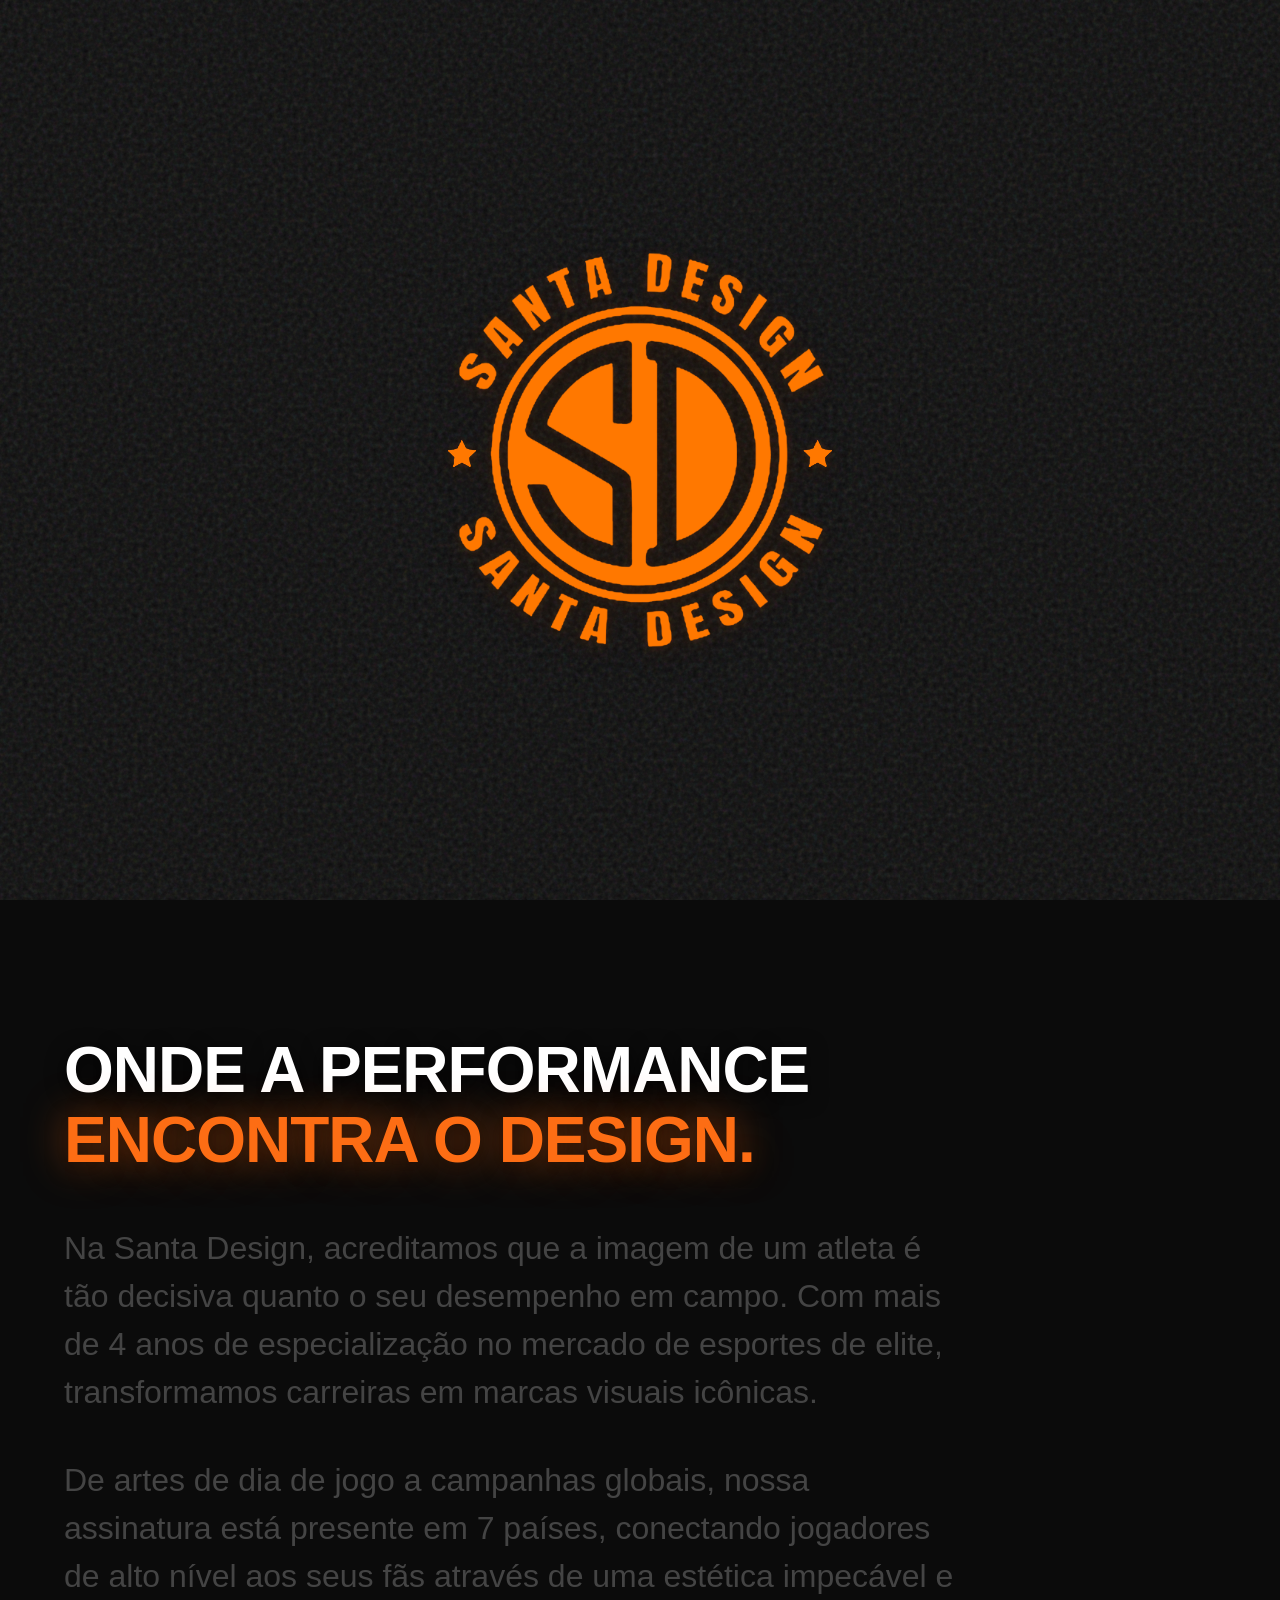
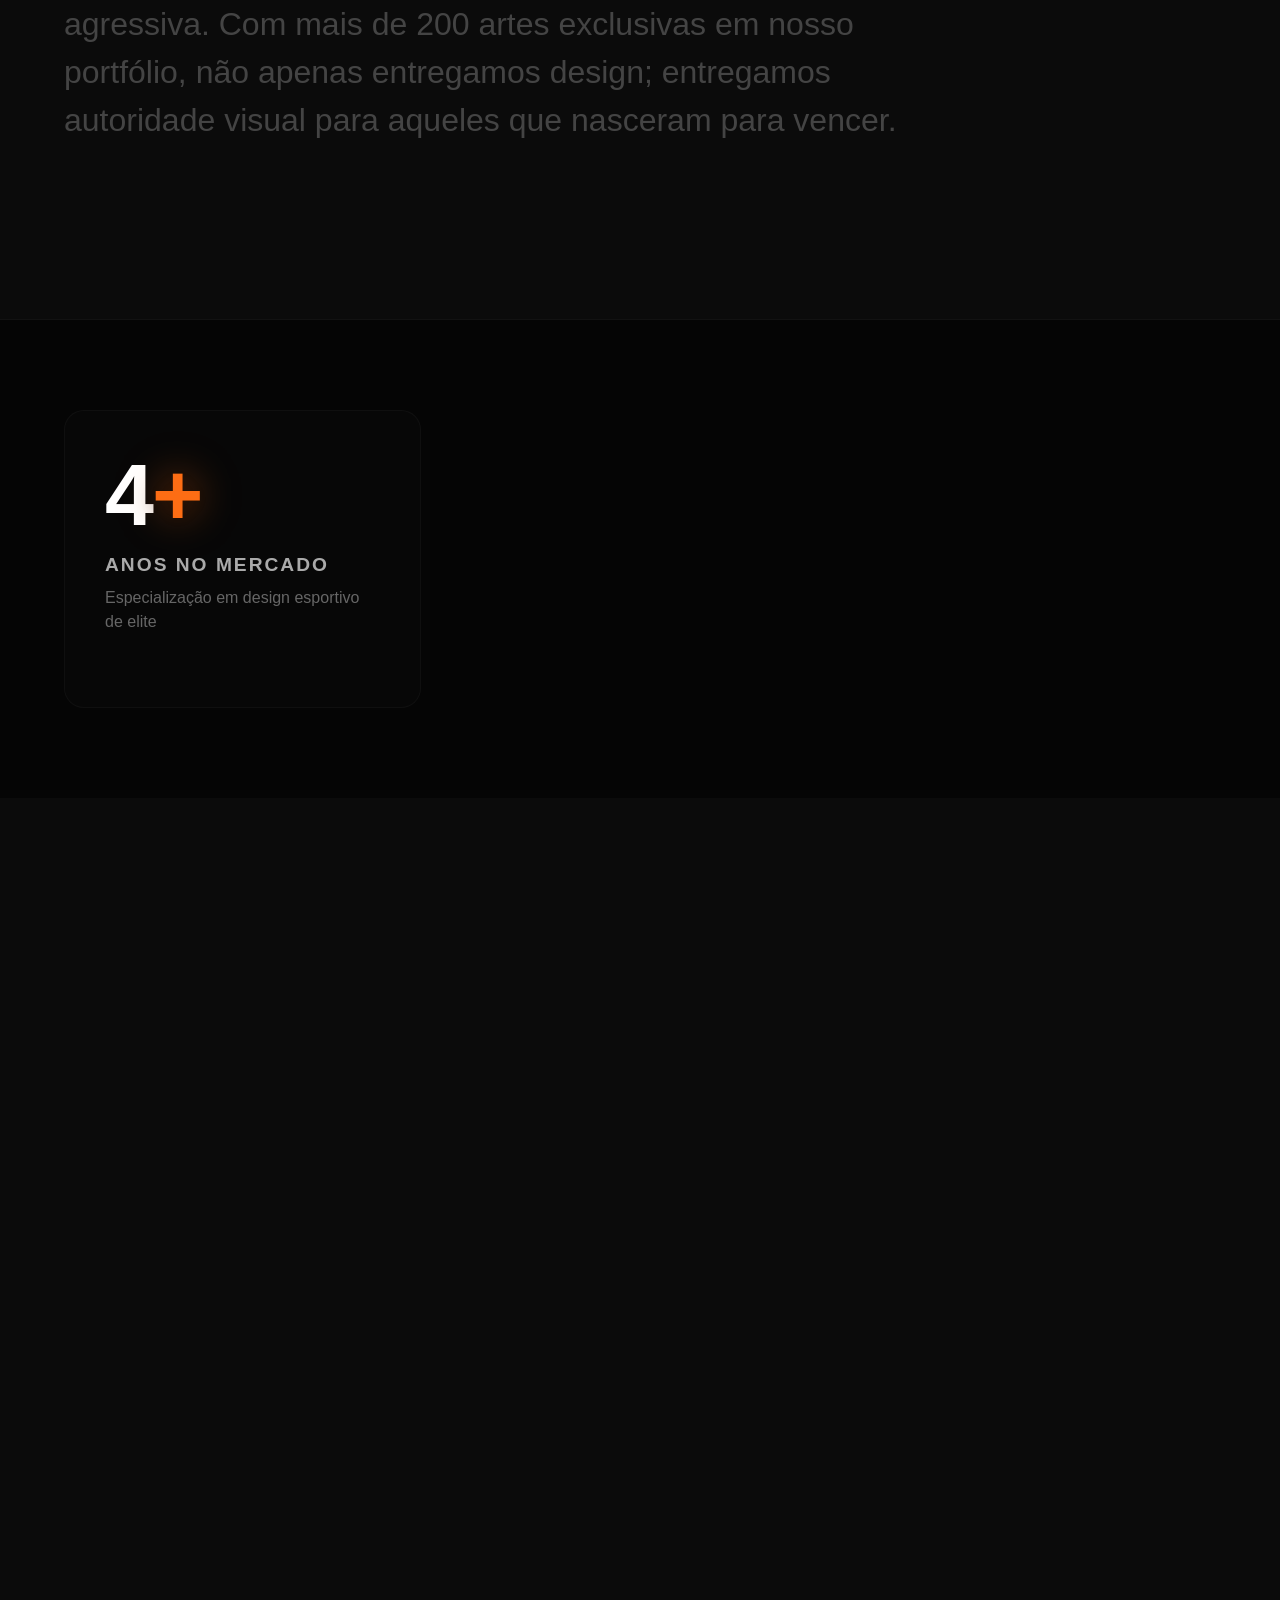
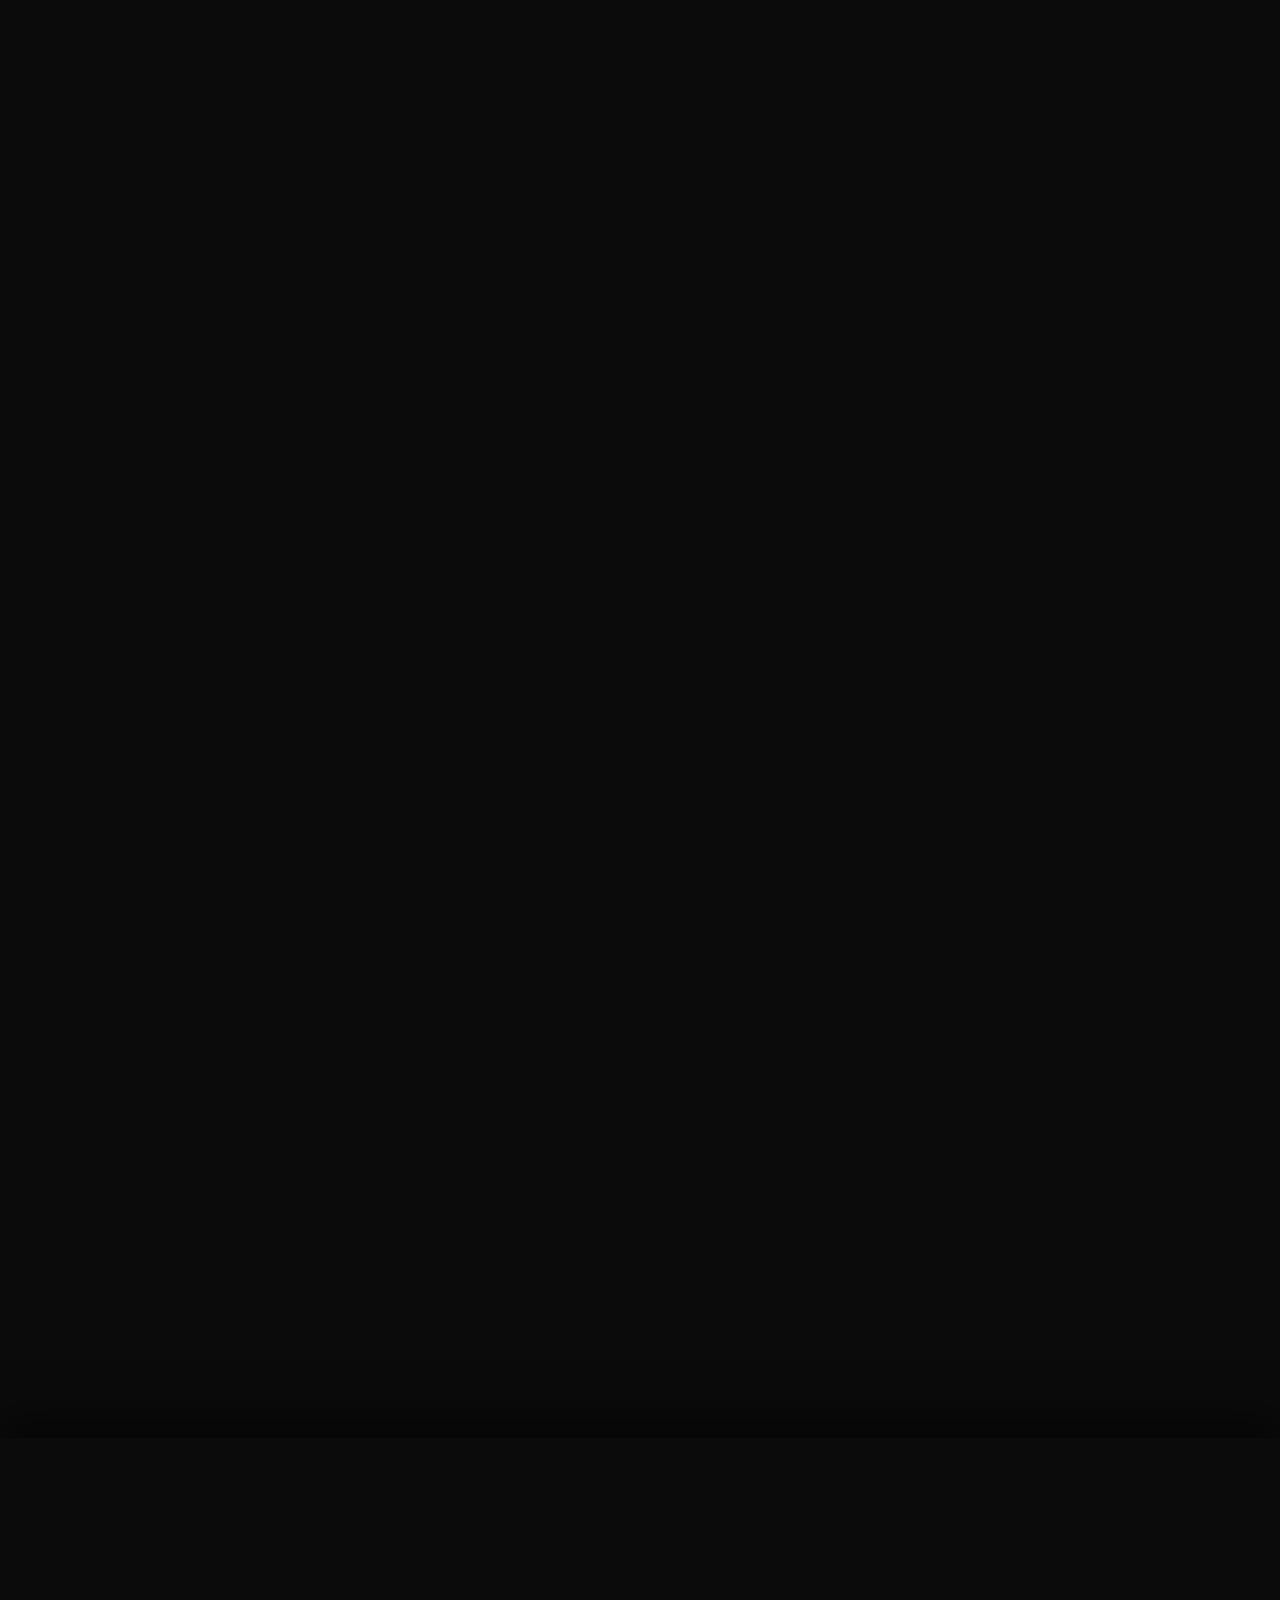
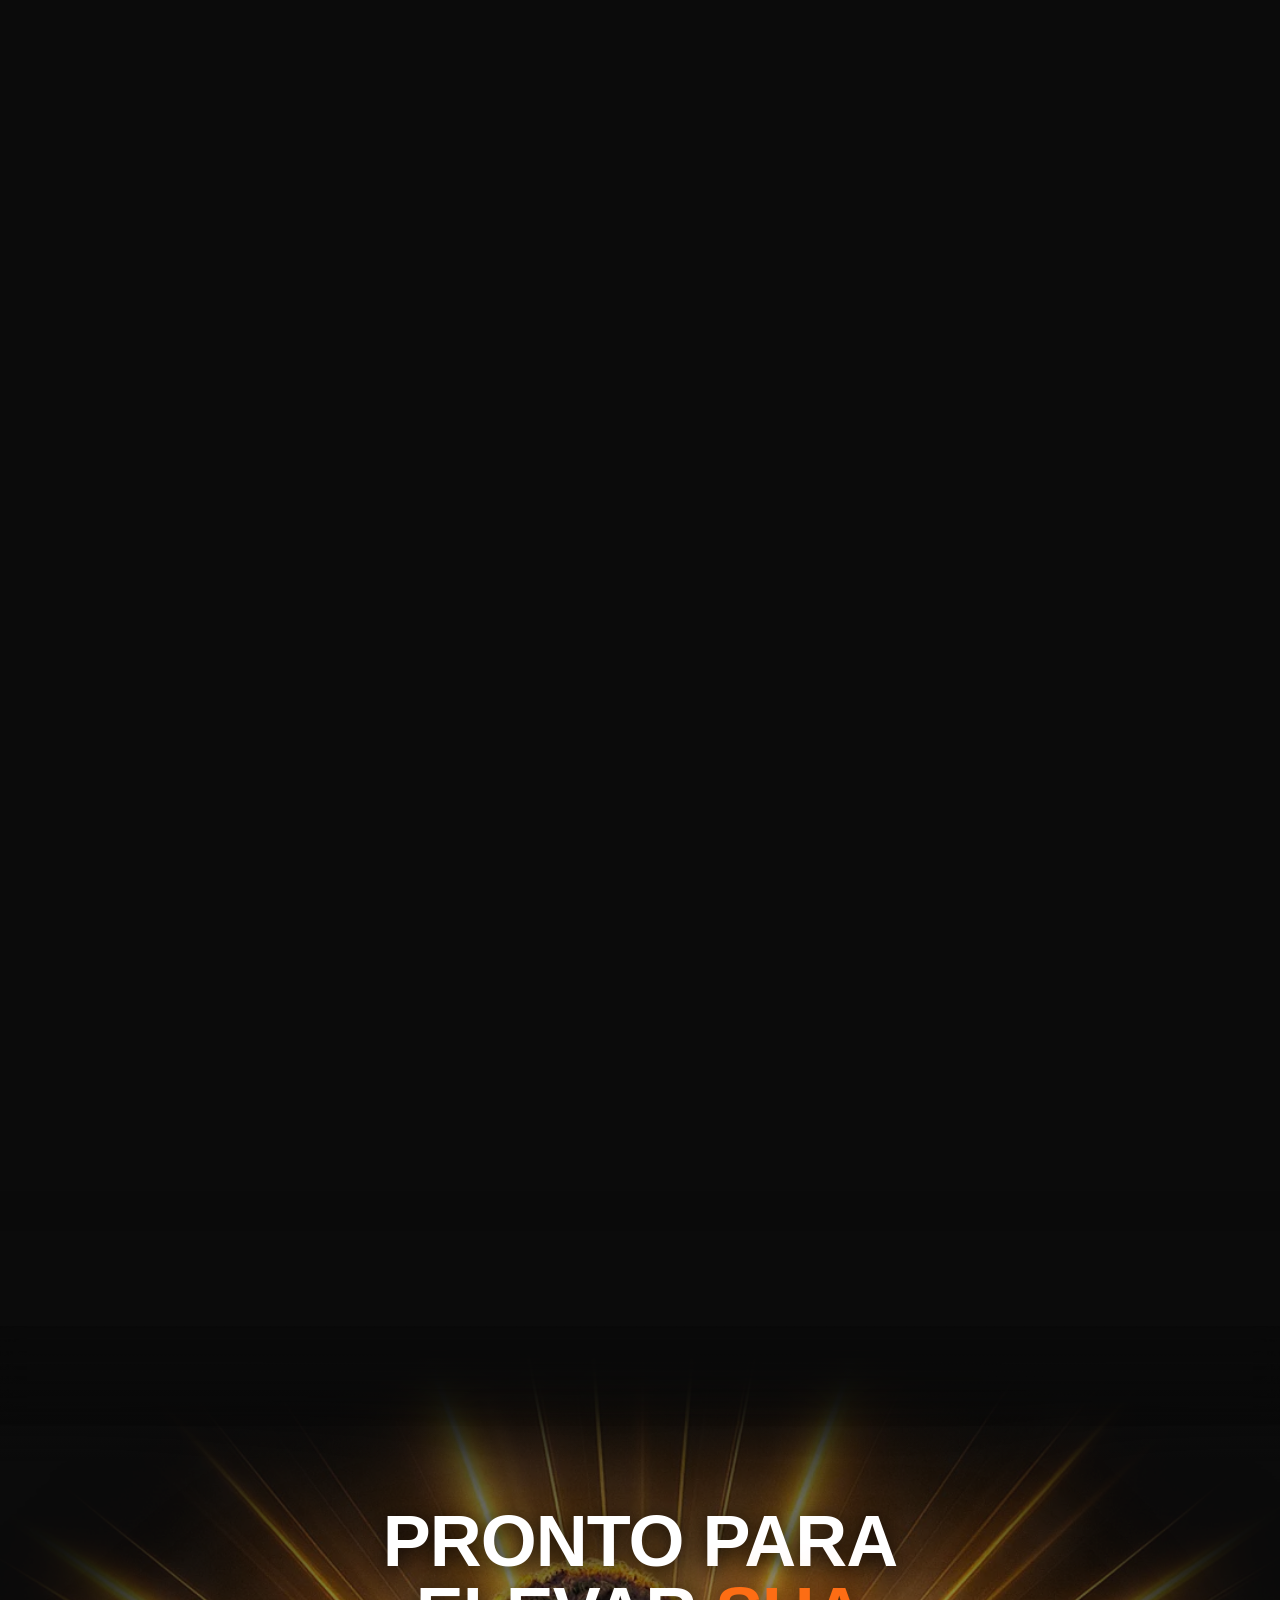
==== commit d9632d95: "fix: responsividade mobile e preloader height" ====
--- a/index.html
+++ b/index.html
@@ -2,7 +2,7 @@
 <html lang="pt-BR">
 <head>
     <meta charset="UTF-8">
-    <meta name="viewport" content="width=device-width, initial-scale=1.0">
+    <meta name="viewport" content="width=device-width, initial-scale=1.0, viewport-fit=cover">
 
     <!-- SEO -->
     <title>Santa Design | Design Esportivo de Elite</title>
--- a/css/style.css
+++ b/css/style.css
@@ -9,6 +9,10 @@
     margin: 0;
     padding: 0;
     box-sizing: border-box;
+}
+
+html {
+    background-color: var(--bg-color);
 }
 
 body {
@@ -137,6 +141,8 @@
     left: 0;
     width: 100%;
     height: 100vh;
+    height: 100dvh;
+    min-height: 100%;
     background-color: #0b0b0b;
     z-index: 9999;
     display: flex;
@@ -264,6 +270,7 @@
     .layer {
         top: -45%;
         height: 190%;
+        background-size: contain;
     }
 
     /* Jogador pequeno: mais para esquerda e para cima + opacidade 20% + deslocamento 20px esquerda */
@@ -950,6 +957,11 @@
 @media (max-width: 768px) {
     .dobra6-frames.desktop-frames { display: none; }
     .dobra6-frames.mobile-frames { display: block; }
+
+    .dobra6-frame {
+        object-fit: contain; /* Evita corte lateral das artes de edição */
+        background-color: #000;
+    }
 }
 
 /* Ajuste nas dobras adjacentes para garantir a sobreposiÃ§Ã£o */
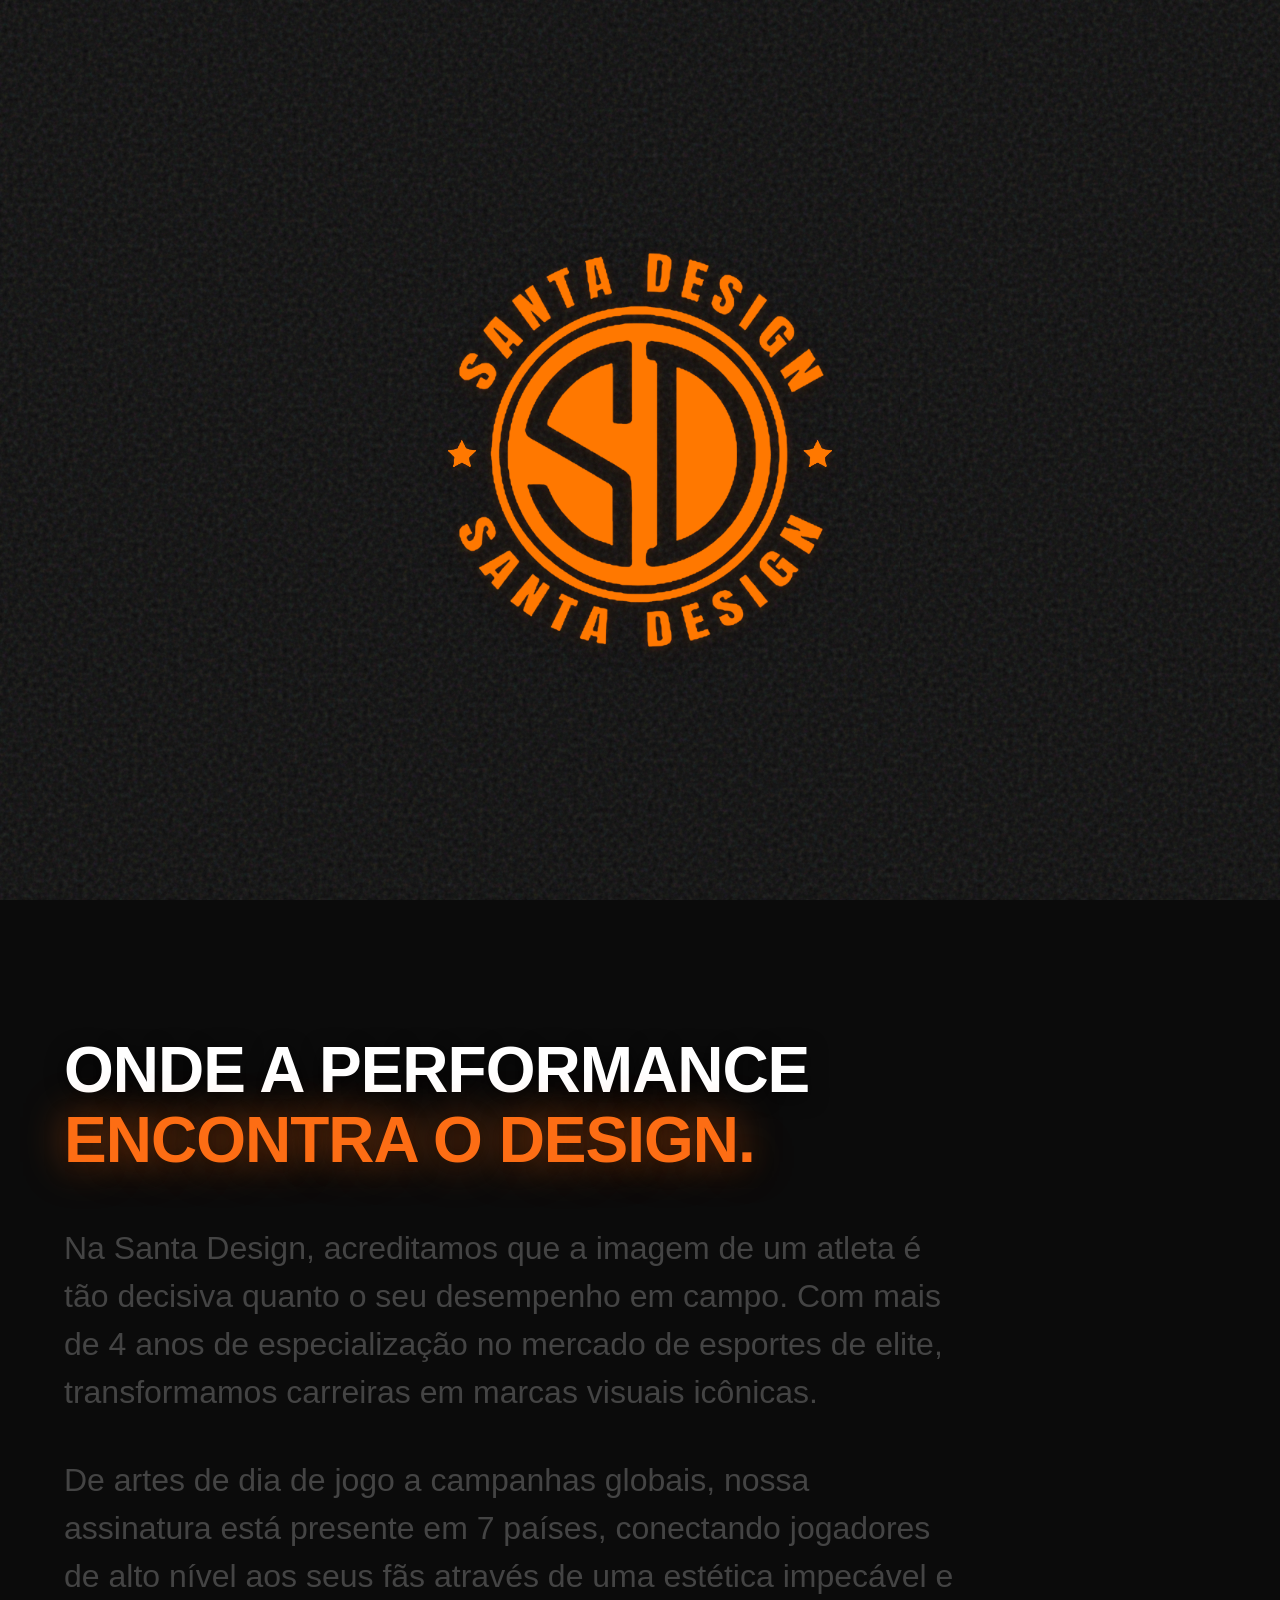
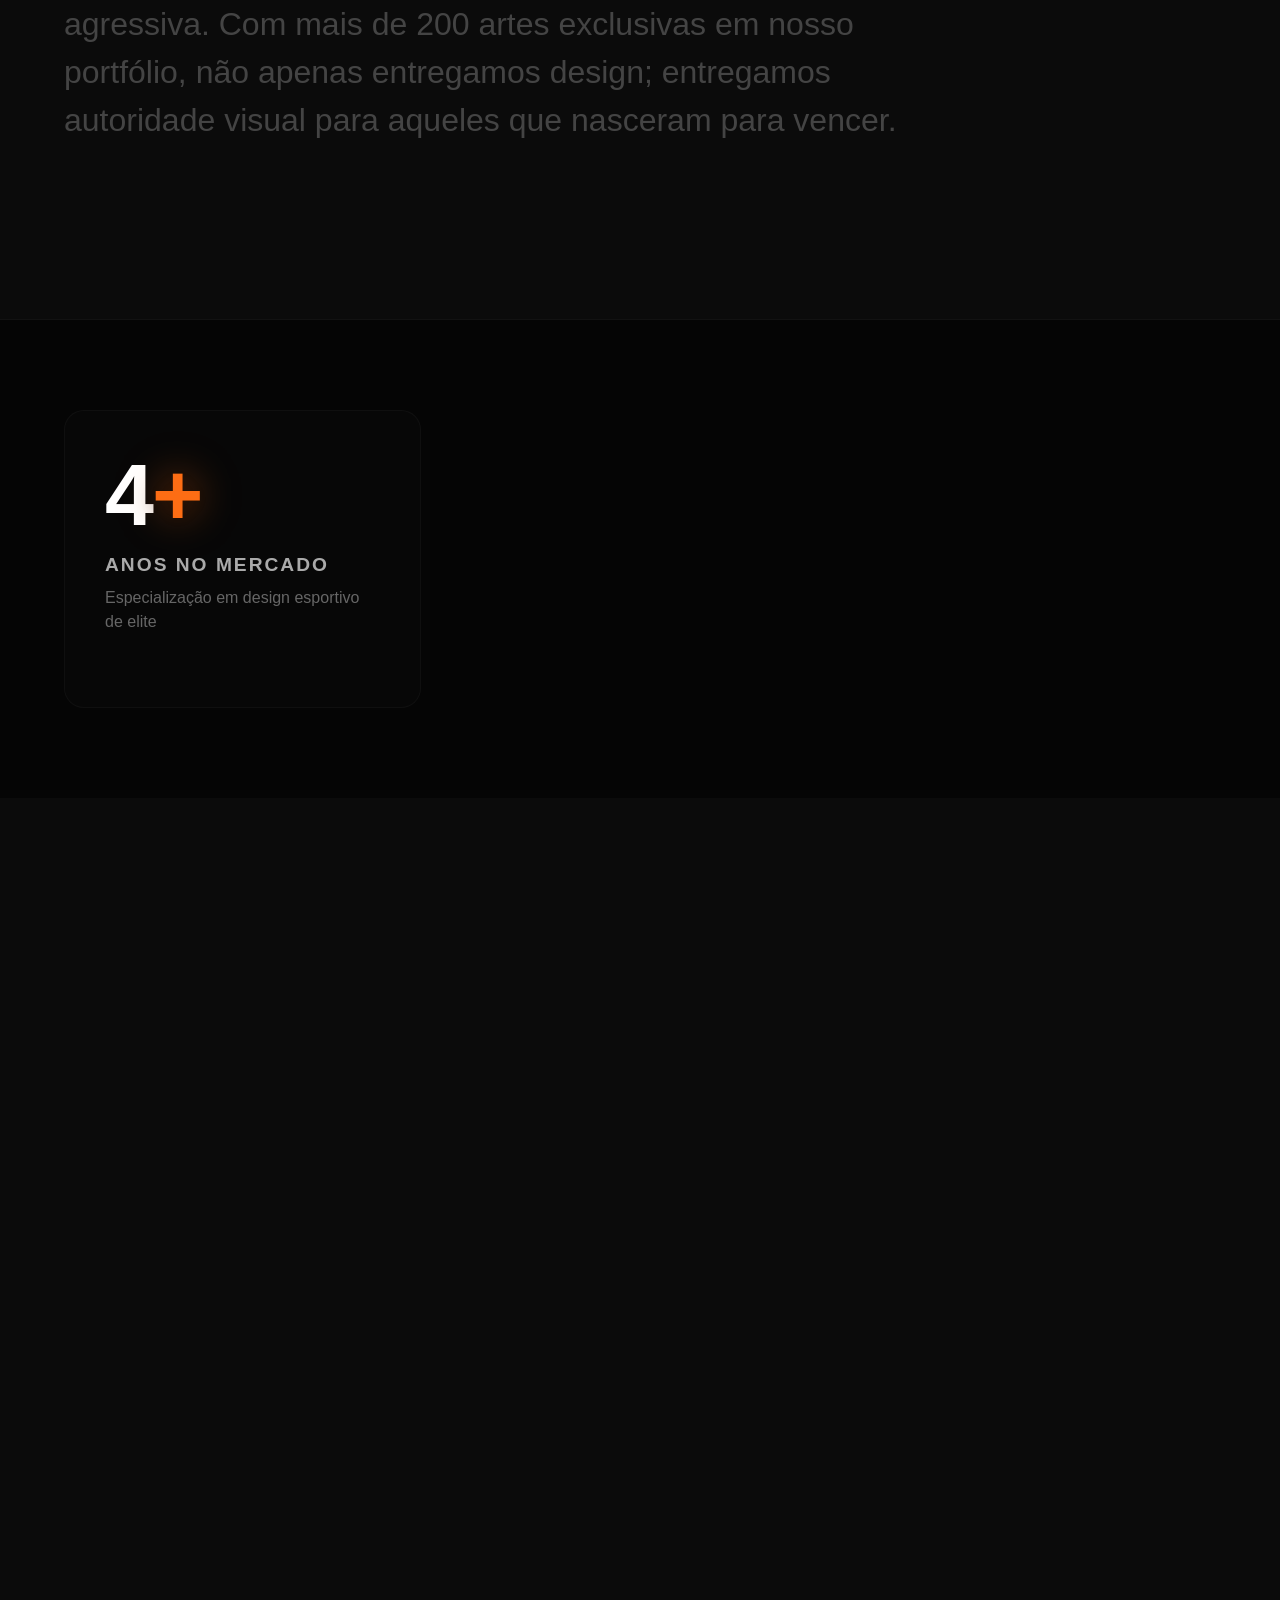
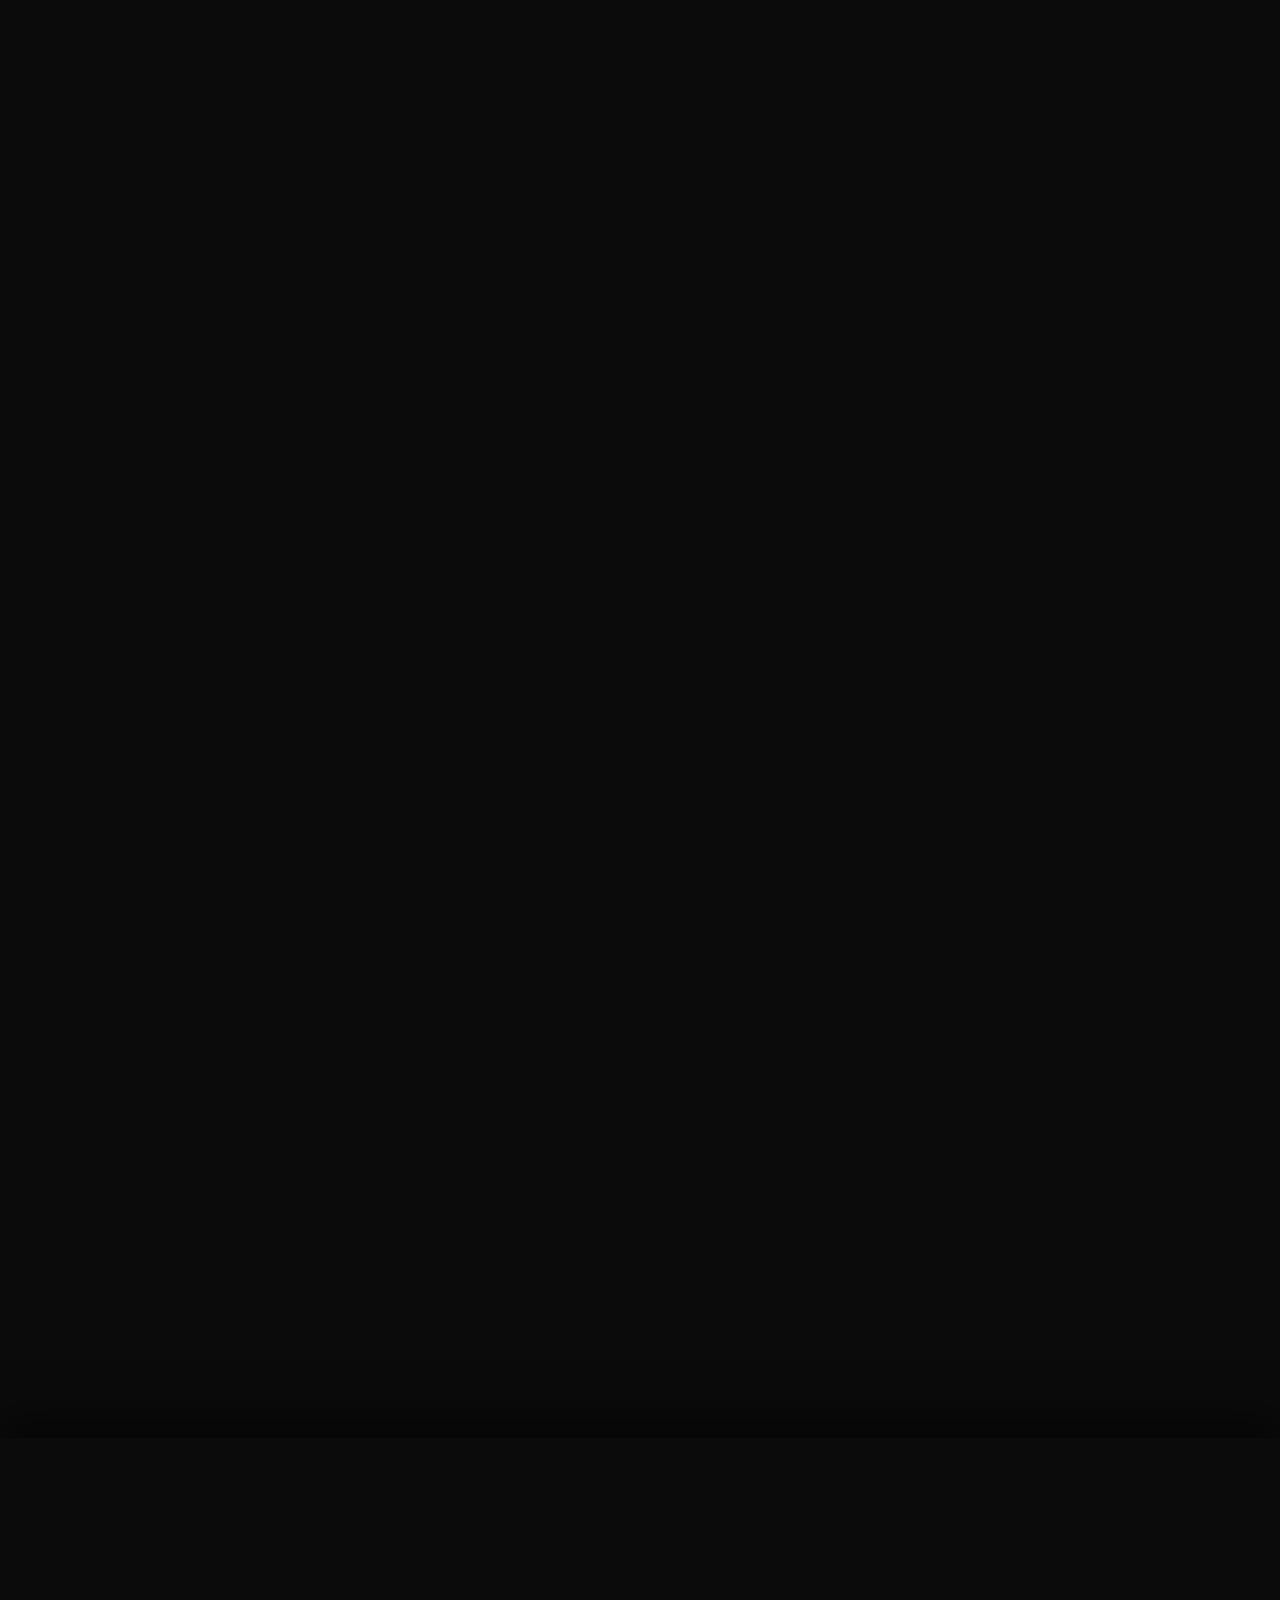
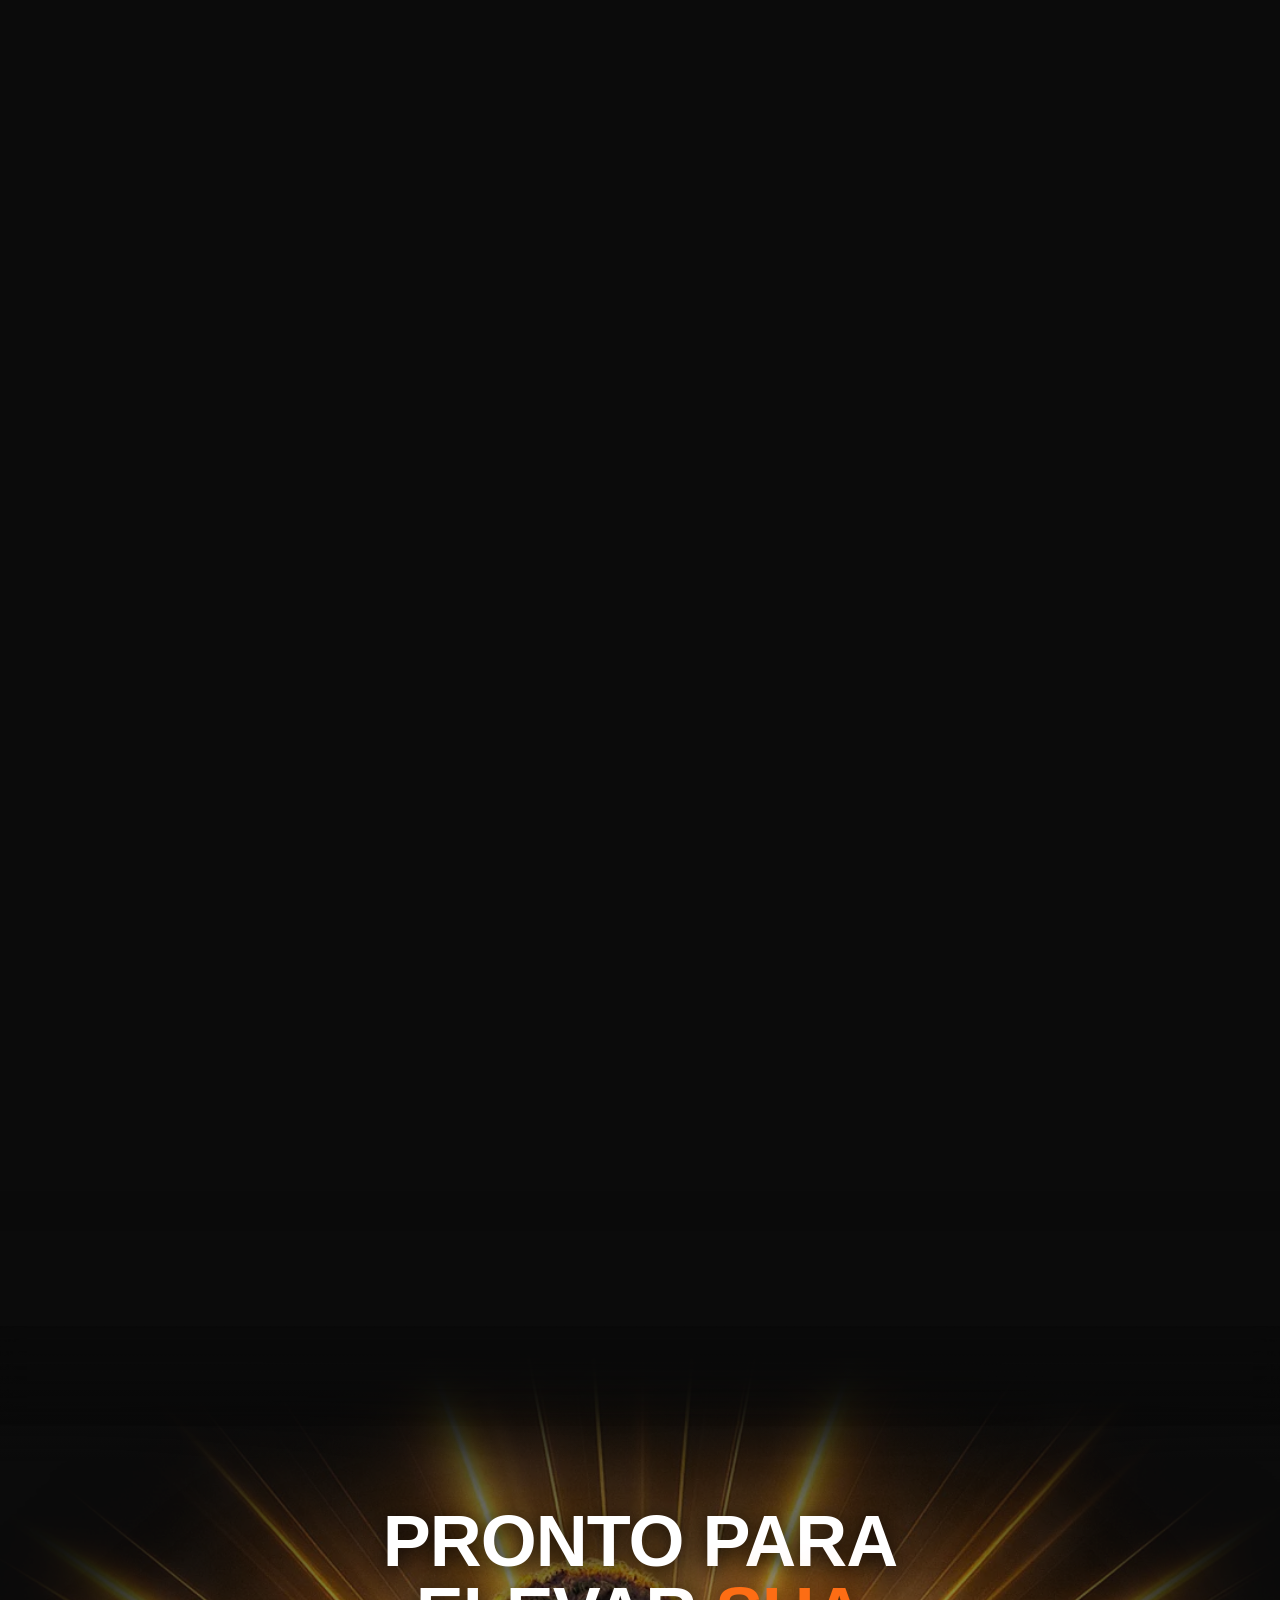
==== commit d9dd8621: "fix: slider draggability on iOS and custom SVG arrows" ====
--- a/index.html
+++ b/index.html
@@ -223,7 +223,12 @@
                 <img src="assets/before-after/romario1w.webp" alt="Initial Photo">
             </div>
             <div class="slider-handle">
-                <div class="arrows">↔</div>
+                <div class="arrows">
+                    <svg width="20" height="20" viewBox="0 0 24 24" fill="none" xmlns="http://www.w3.org/2000/svg">
+                        <path d="M8 7L3 12L8 17" stroke="white" stroke-width="2.5" stroke-linecap="round" stroke-linejoin="round"/>
+                        <path d="M16 7L21 12L16 17" stroke="white" stroke-width="2.5" stroke-linecap="round" stroke-linejoin="round"/>
+                    </svg>
+                </div>
             </div>
             <input type="range" min="0" max="100" value="50" class="slider" id="processSlider">
         </div>
--- a/css/style.css
+++ b/css/style.css
@@ -270,7 +270,9 @@
     .layer {
         top: -45%;
         height: 190%;
-        background-size: contain;
+        background-size: cover; /* Volta a preencher a tela toda */
+        width: 110%; /* Reduzi de 120% para 110% para diminuir o corte lateral */
+        left: -5%; /* Centraliza com o novo width */
     }
 
     /* Jogador pequeno: mais para esquerda e para cima + opacidade 20% + deslocamento 20px esquerda */
@@ -846,16 +848,20 @@
     height: 100%;
     outline: none;
     background: transparent;
+    -webkit-appearance: none;
     appearance: none;
     z-index: 5;
     margin: 0;
     cursor: ew-resize;
+    touch-action: none; /* Crucial para iOS Safari permitir arraste sem scroll */
+    -webkit-tap-highlight-color: transparent;
 }
 
 .slider::-webkit-slider-thumb {
+    -webkit-appearance: none;
     appearance: none;
-    width: 40px;
-    height: 100%;
+    width: 60px; /* Aumentado para melhor área de toque no mobile */
+    height: 1000px; /* Garante cobertura vertical total no arraste */
     background: transparent;
     cursor: ew-resize;
 }
@@ -878,17 +884,16 @@
     top: 50%;
     left: 50%;
     transform: translate(-50%, -50%);
-    width: 40px;
-    height: 40px;
+    width: 44px;
+    height: 44px;
     background-color: #fd6d14;
     border-radius: 50%;
     display: flex;
     justify-content: center;
     align-items: center;
     color: white;
-    font-weight: bold;
-    font-size: 1.2rem;
-    box-shadow: 0 0 15px rgba(0, 0, 0, 0.5);
+    box-shadow: 0 0 20px rgba(253, 109, 20, 0.4);
+    border: 2px solid rgba(255, 255, 255, 0.2);
 }
 
 
@@ -959,7 +964,7 @@
     .dobra6-frames.mobile-frames { display: block; }
 
     .dobra6-frame {
-        object-fit: contain; /* Evita corte lateral das artes de edição */
+        object-fit: cover; /* Volta a preencher a tela toda */
         background-color: #000;
     }
 }
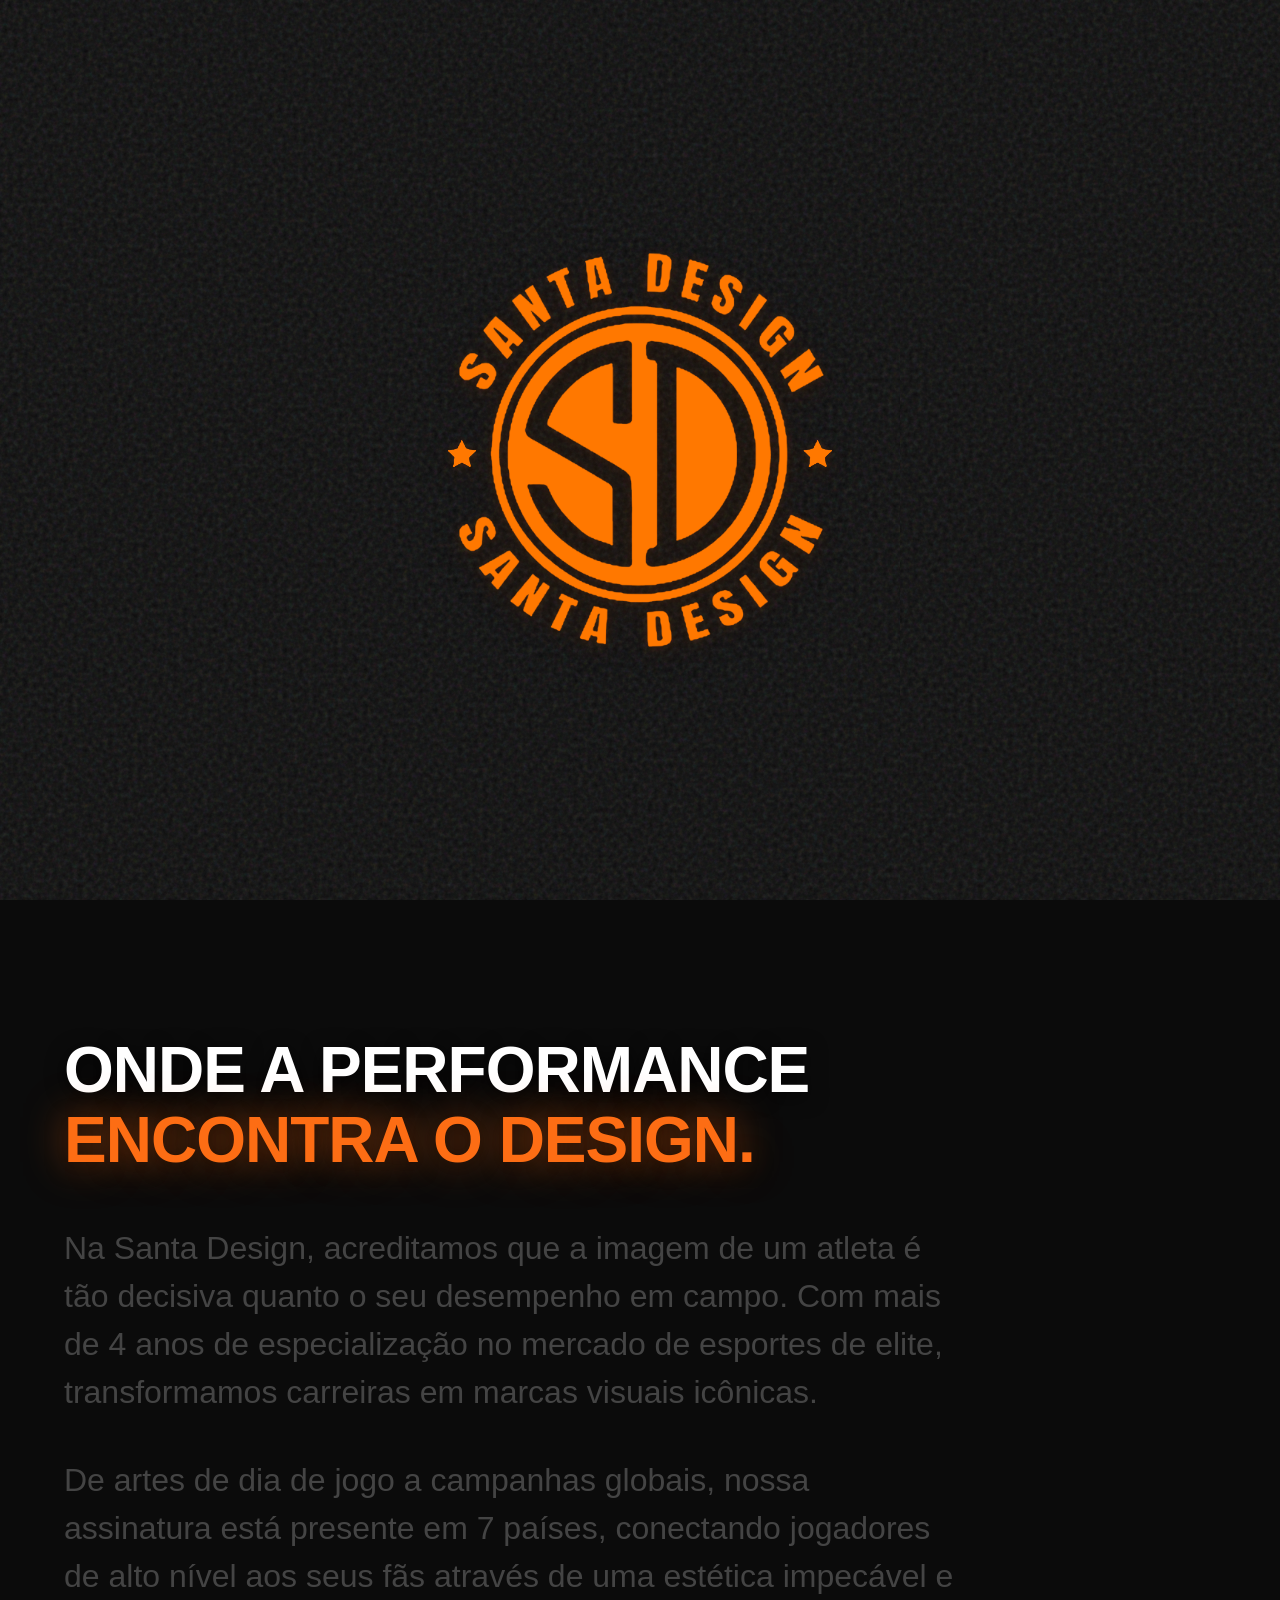
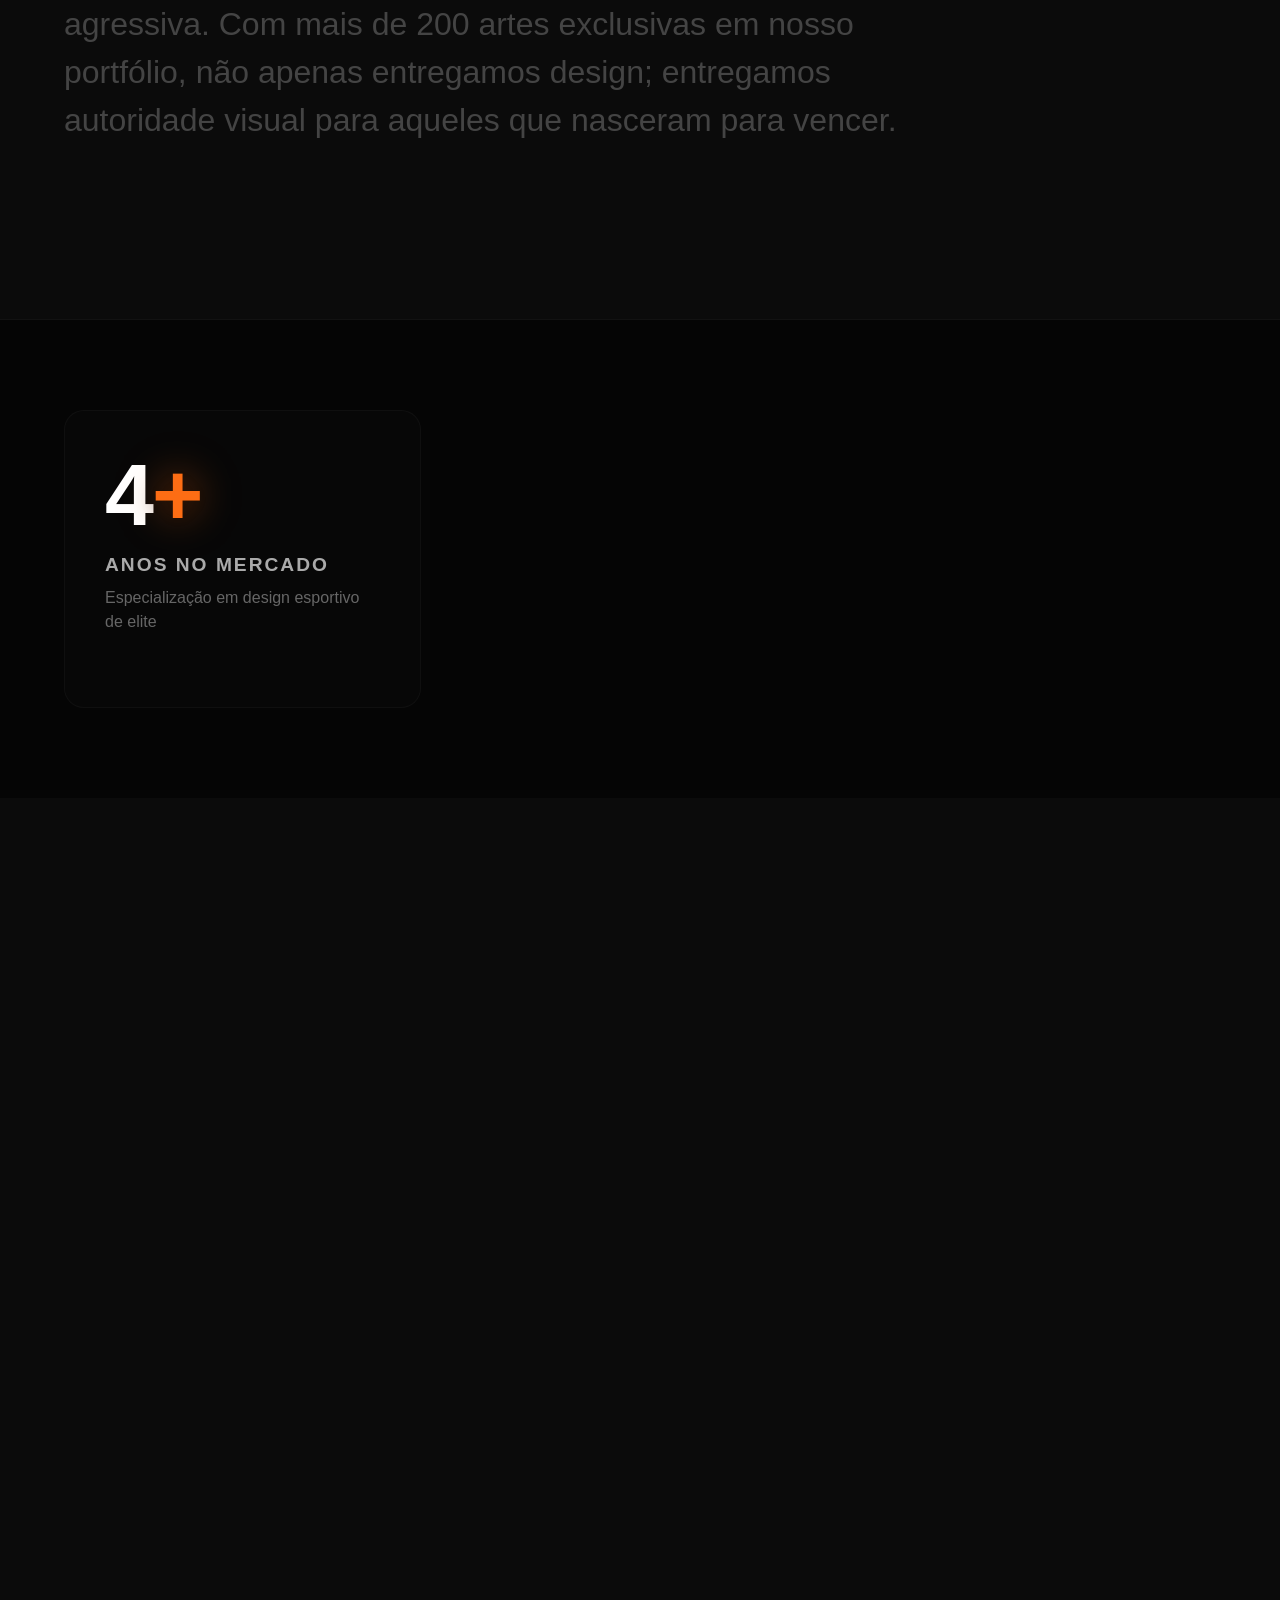
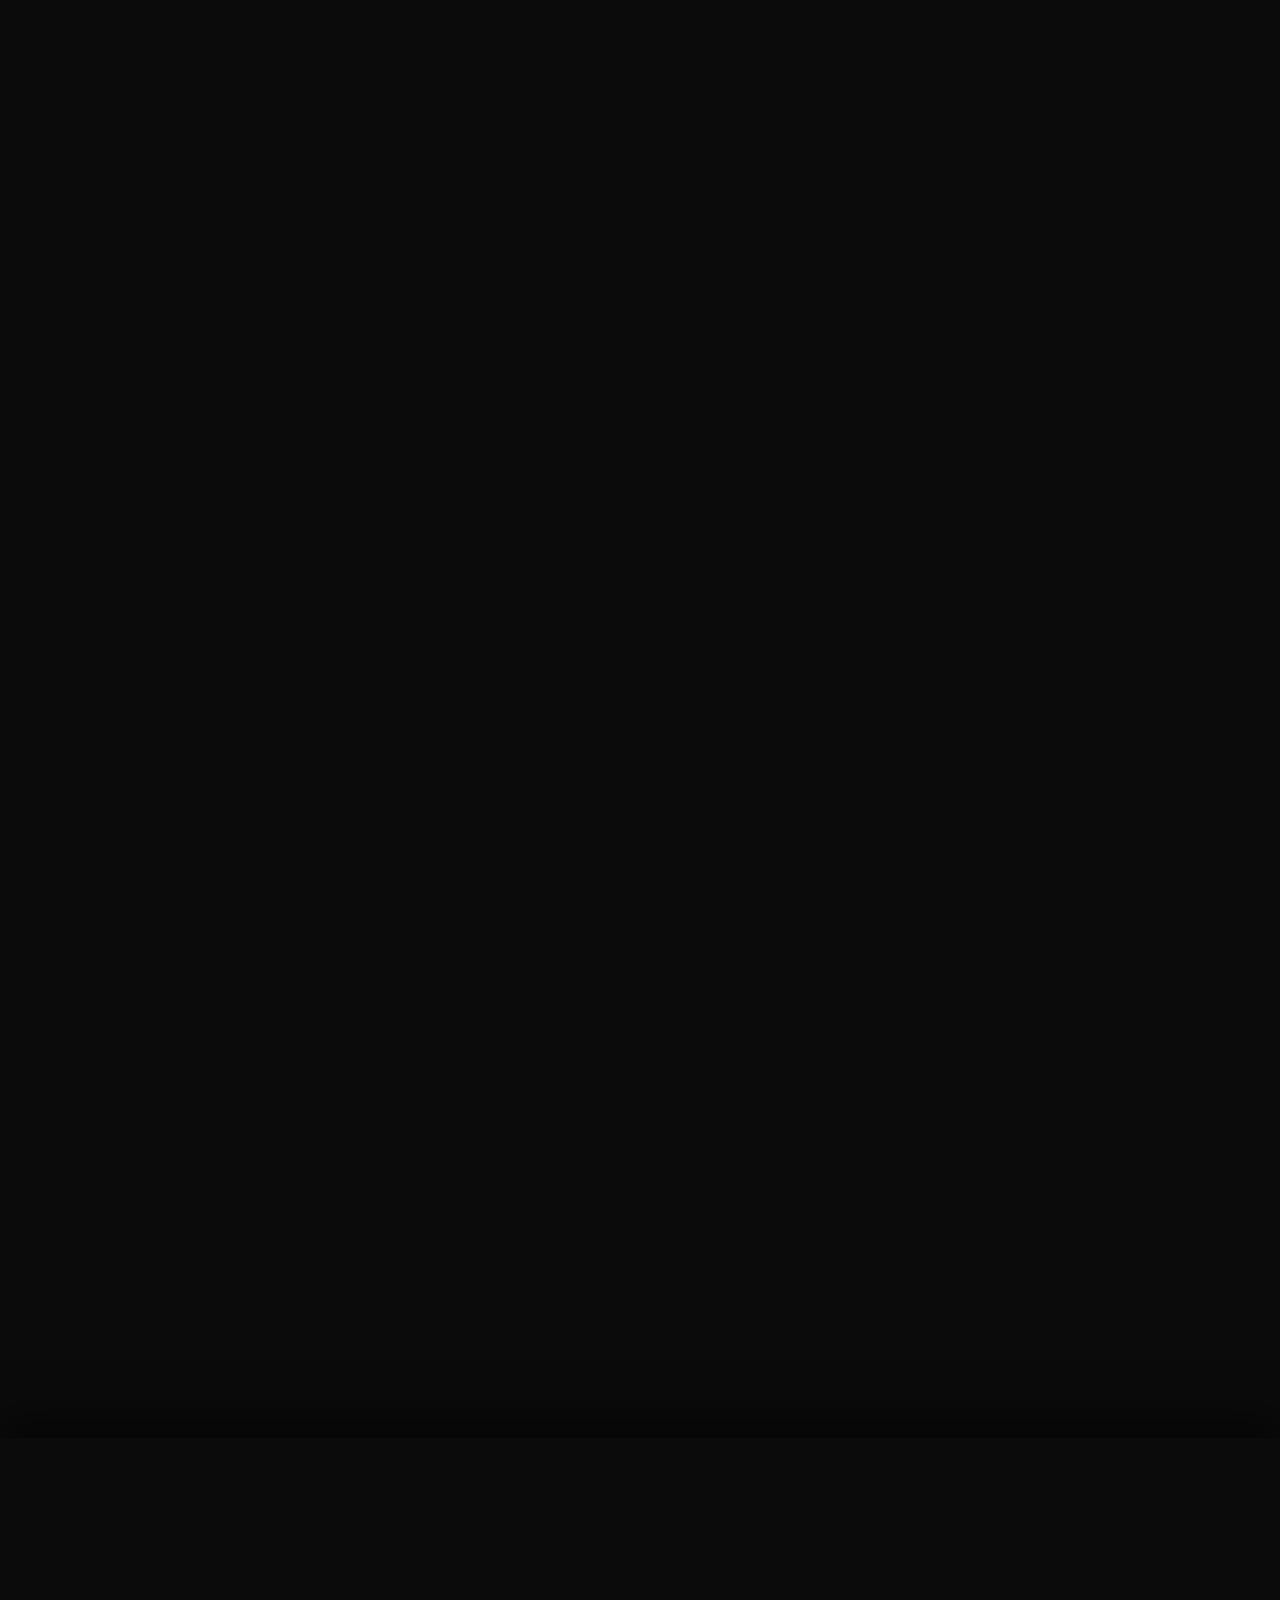
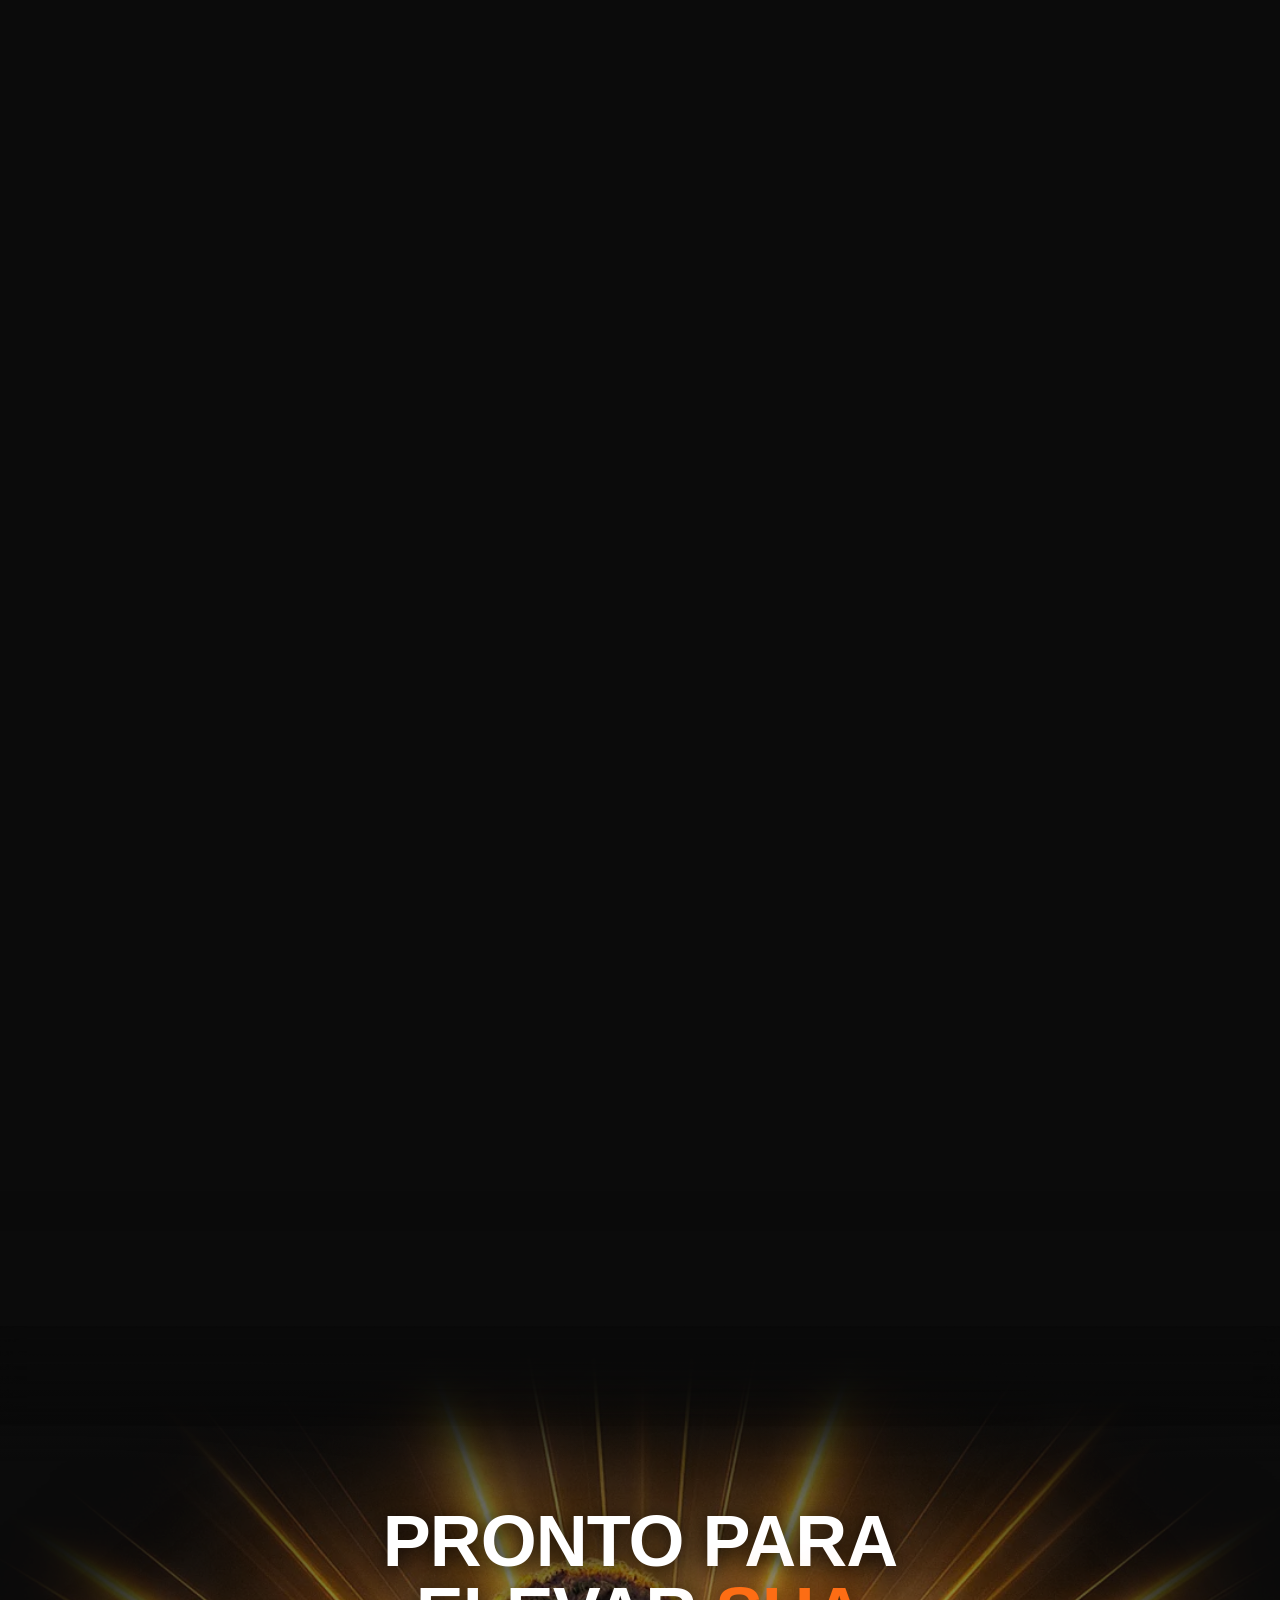
==== commit 9d20721d: "perf: switch to optimized webp assets and re-enable full parallax on mobile" ====
--- a/index.html
+++ b/index.html
@@ -103,11 +103,11 @@
 
         <!-- Mobile Layers -->
         <div class="parallax-layers mobile-layers">
-            <div class="layer layer-1" style="background-image: url('assets/home-mobile/img1.png');"></div>
-            <div class="layer layer-2" style="background-image: url('assets/home-mobile/img2.png');"></div>
-            <div class="layer layer-3" style="background-image: url('assets/home-mobile/img3.png');"></div>
-            <div class="layer layer-4" style="background-image: url('assets/home-mobile/img4.png');"></div>
-            <div class="layer layer-5" style="background-image: url('assets/home-mobile/img5.png');"></div>
+            <div class="layer layer-1" style="background-image: url('assets/home-mobile/img1w.webp');"></div>
+            <div class="layer layer-2" style="background-image: url('assets/home-mobile/img2w.webp');"></div>
+            <div class="layer layer-3" style="background-image: url('assets/home-mobile/img3w.webp');"></div>
+            <div class="layer layer-4" style="background-image: url('assets/home-mobile/img4w.webp');"></div>
+            <div class="layer layer-5" style="background-image: url('assets/home-mobile/img5w.webp');"></div>
         </div>
 
         <div class="hero-content">
--- a/css/style.css
+++ b/css/style.css
@@ -255,8 +255,11 @@
     background-position: center;
     background-repeat: no-repeat;
     will-change: transform;
+    transform: translate3d(0, 0, 0); /* Força aceleração de hardware */
     backface-visibility: hidden;
     -webkit-backface-visibility: hidden;
+    perspective: 1000;
+    -webkit-perspective: 1000;
 }
 
 /* Ajuste solicitado: 70px para esquerda e 35px para baixo */
@@ -338,8 +341,9 @@
     width: 140px;
     height: auto;
     margin-bottom: 25px;
-    /* black shadow behind logo */
-    filter: drop-shadow(0 4px 15px rgba(0, 0, 0, 0.9)) drop-shadow(0 0 30px rgba(0, 0, 0, 0.8));
+    /* Sombra otimizada para evitar bug de "caixa" no iOS */
+    filter: drop-shadow(0 10px 20px rgba(0, 0, 0, 0.6));
+    -webkit-filter: drop-shadow(0 10px 20px rgba(0, 0, 0, 0.6));
 }
 
 .hero-content h1 {
@@ -638,7 +642,12 @@
 .portfolio-section {
     padding-top: 10vh;
     padding-bottom: 10vh;
-    background-color: var(--bg-color);
+    background-color: #0b0b0b; /* Unificando cor para evitar gaps */
+    border: none !important;
+    outline: none !important;
+    position: relative;
+    z-index: 4;
+    overflow: hidden; /* Evita vazar qualquer brilho laranja interno */
 }
 
 .portfolio-grid {
@@ -754,6 +763,12 @@
     background-color: #0b0b0b;
     padding: 15vh 5%;
     overflow: hidden;
+    border: none !important;
+    outline: none !important;
+    position: relative;
+    z-index: 5;
+    margin-top: -2px; /* Sobrepõe levemente a seção anterior para esconder gaps no Android */
+    padding-top: calc(15vh + 2px); /* Compensa o margin-top negativo */
 }
 
 .process-section h2 {
@@ -853,17 +868,37 @@
     z-index: 5;
     margin: 0;
     cursor: ew-resize;
-    touch-action: none; /* Crucial para iOS Safari permitir arraste sem scroll */
+    touch-action: none;
     -webkit-tap-highlight-color: transparent;
+    border: none; /* Remove bordas do input */
 }
 
 .slider::-webkit-slider-thumb {
     -webkit-appearance: none;
     appearance: none;
-    width: 60px; /* Aumentado para melhor área de toque no mobile */
-    height: 1000px; /* Garante cobertura vertical total no arraste */
+    width: 80px; /* Aumentado para 80px para facilitar ainda mais o toque */
+    height: 600px; /* Altura grande para detecção de arraste no Safari */
+    background: rgba(255, 255, 255, 0.01); /* Quase invisível, mas "físico" para o toque */
+    cursor: ew-resize;
+    border: none;
+    outline: none;
+    box-shadow: none;
+    margin-top: 0;
+}
+
+.slider::-webkit-slider-runnable-track {
+    -webkit-appearance: none;
+    background: transparent;
+    border: none;
+    outline: none;
+}
+
+.slider::-moz-range-thumb {
+    width: 60px;
+    height: 100%;
     background: transparent;
     cursor: ew-resize;
+    border: none;
 }
 
 .slider-handle {
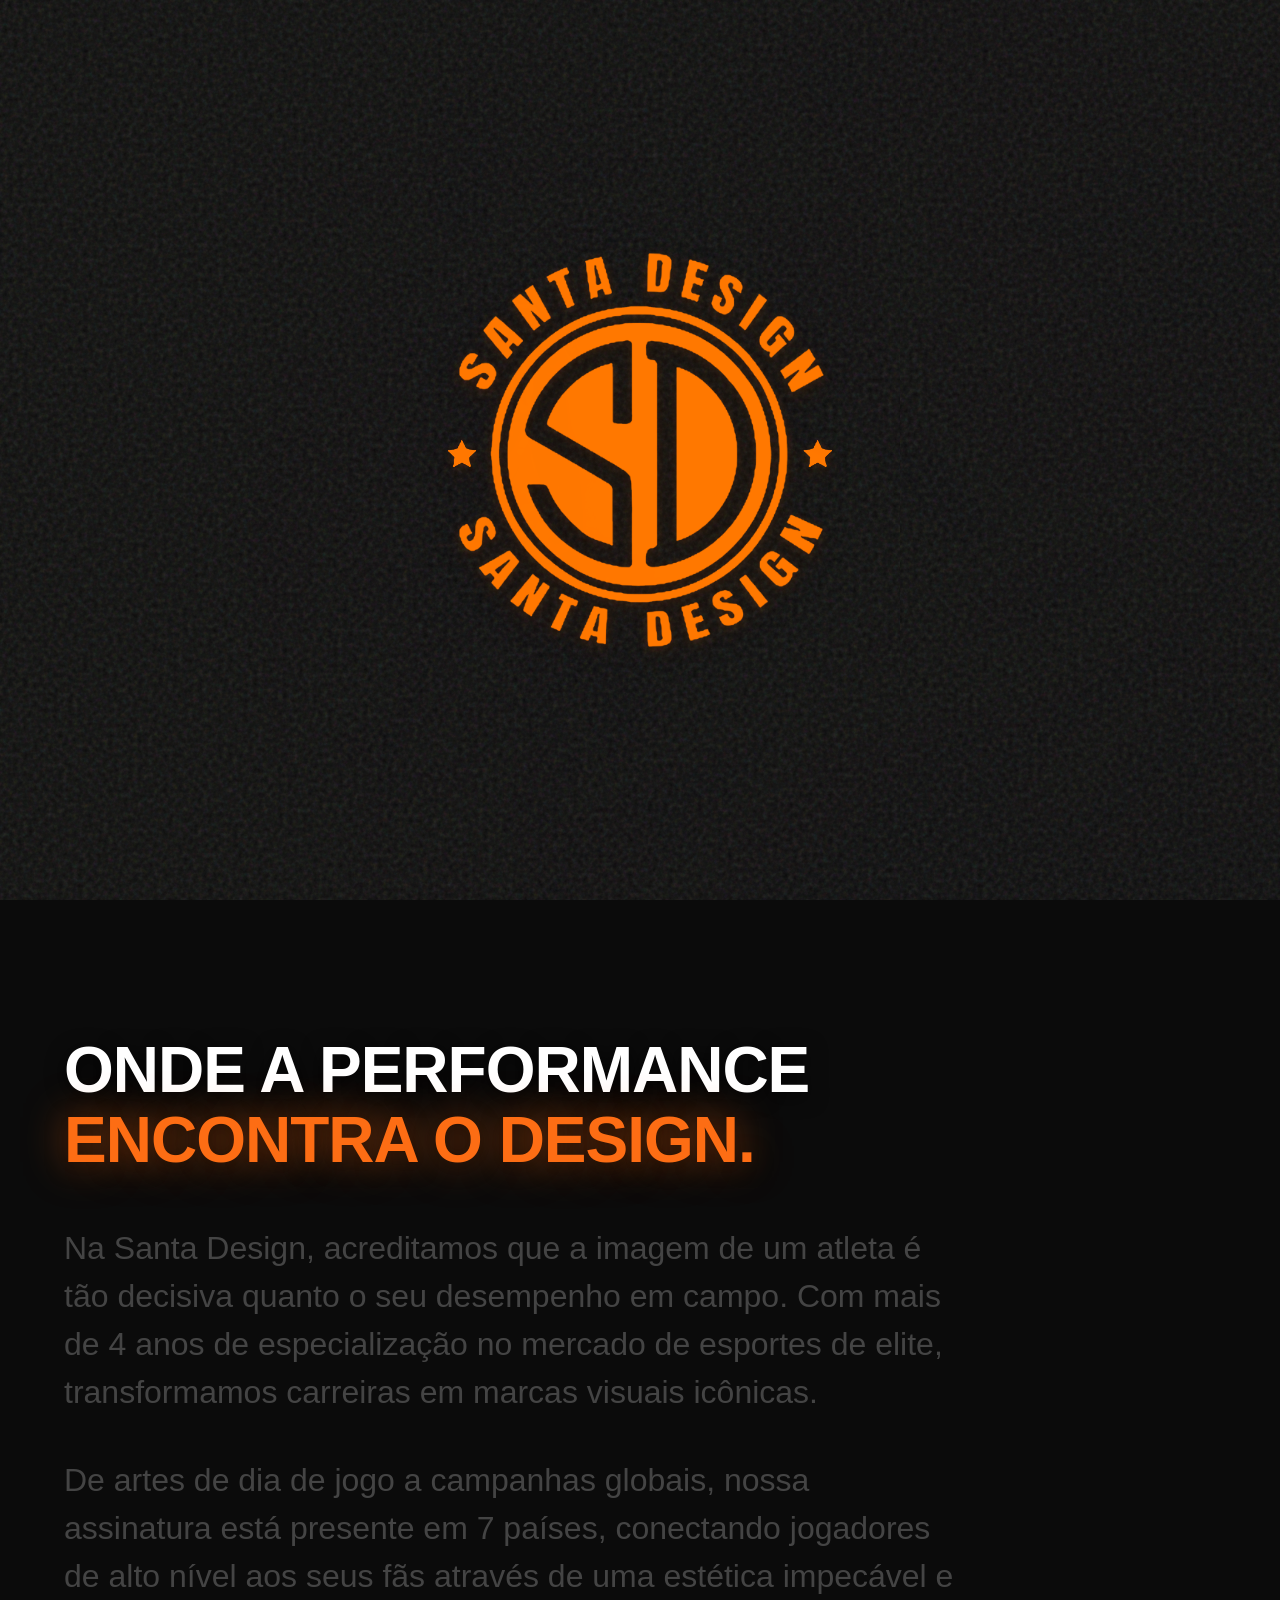
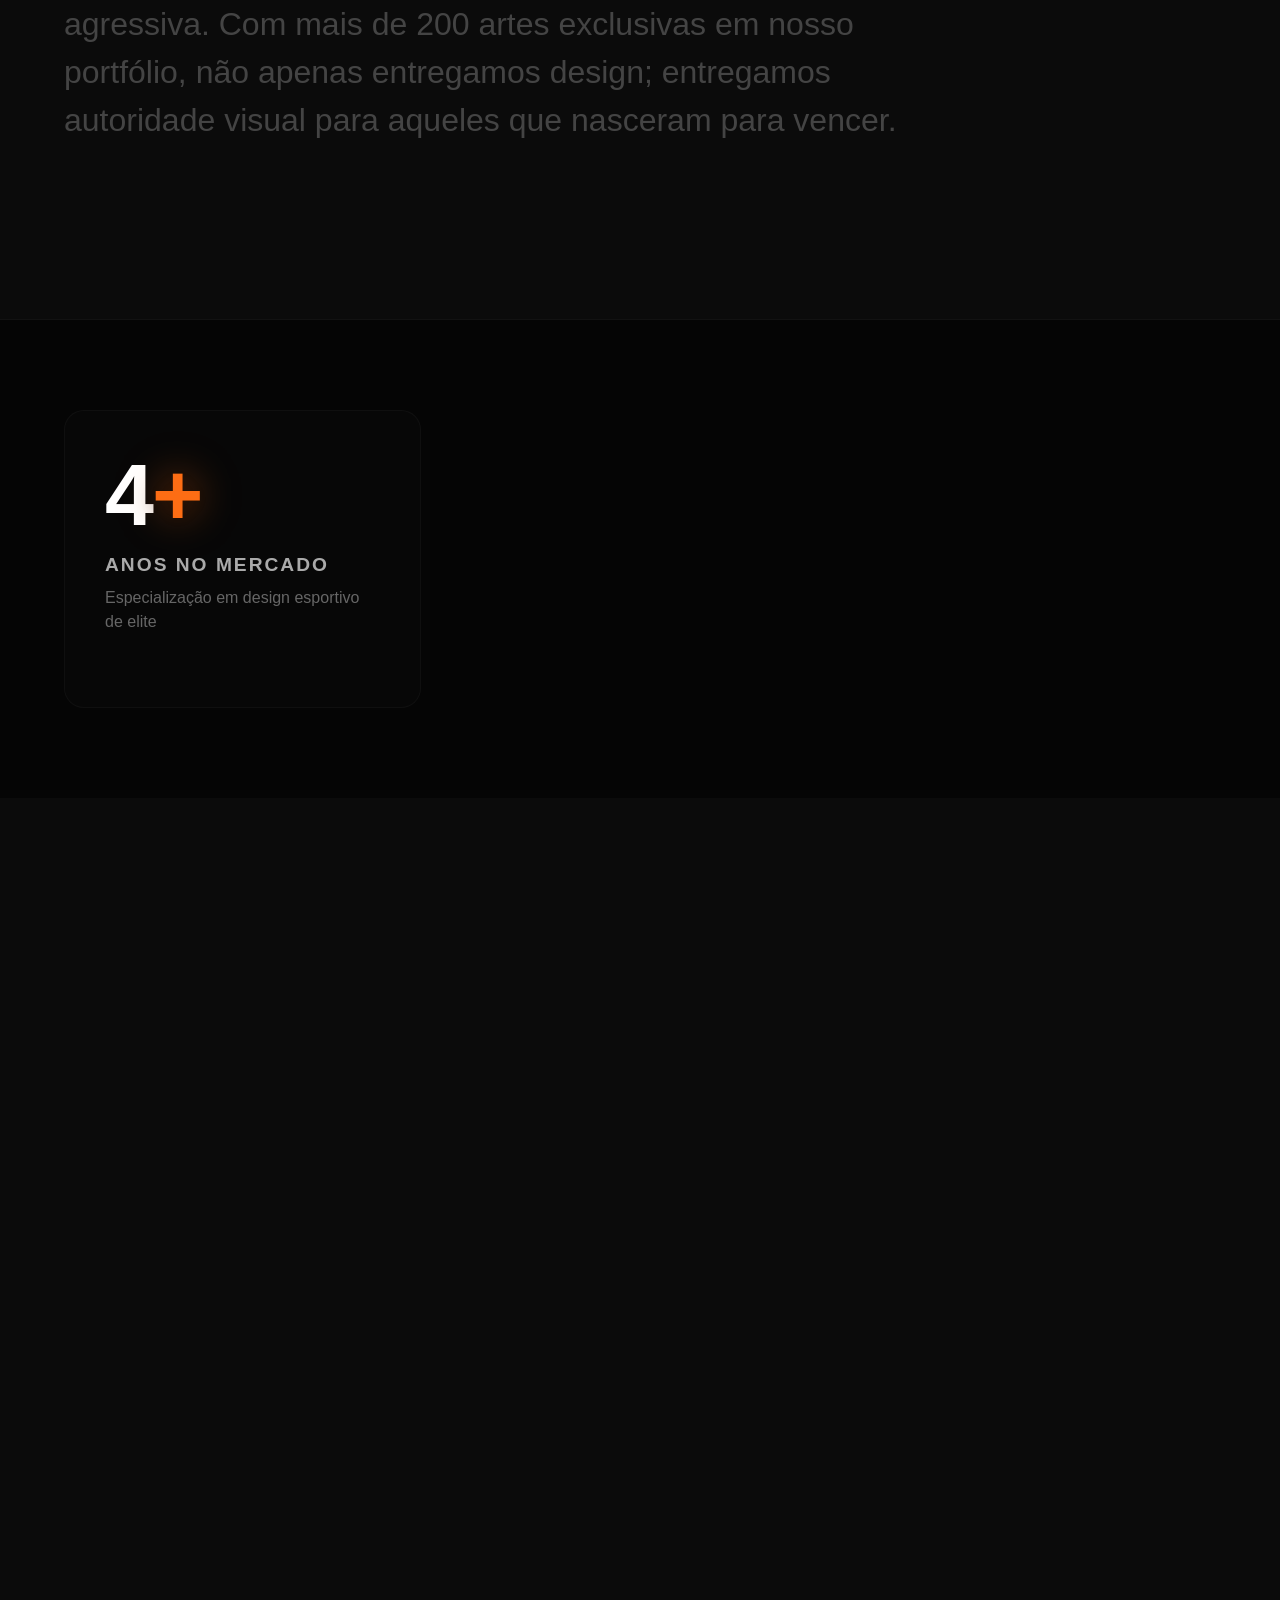
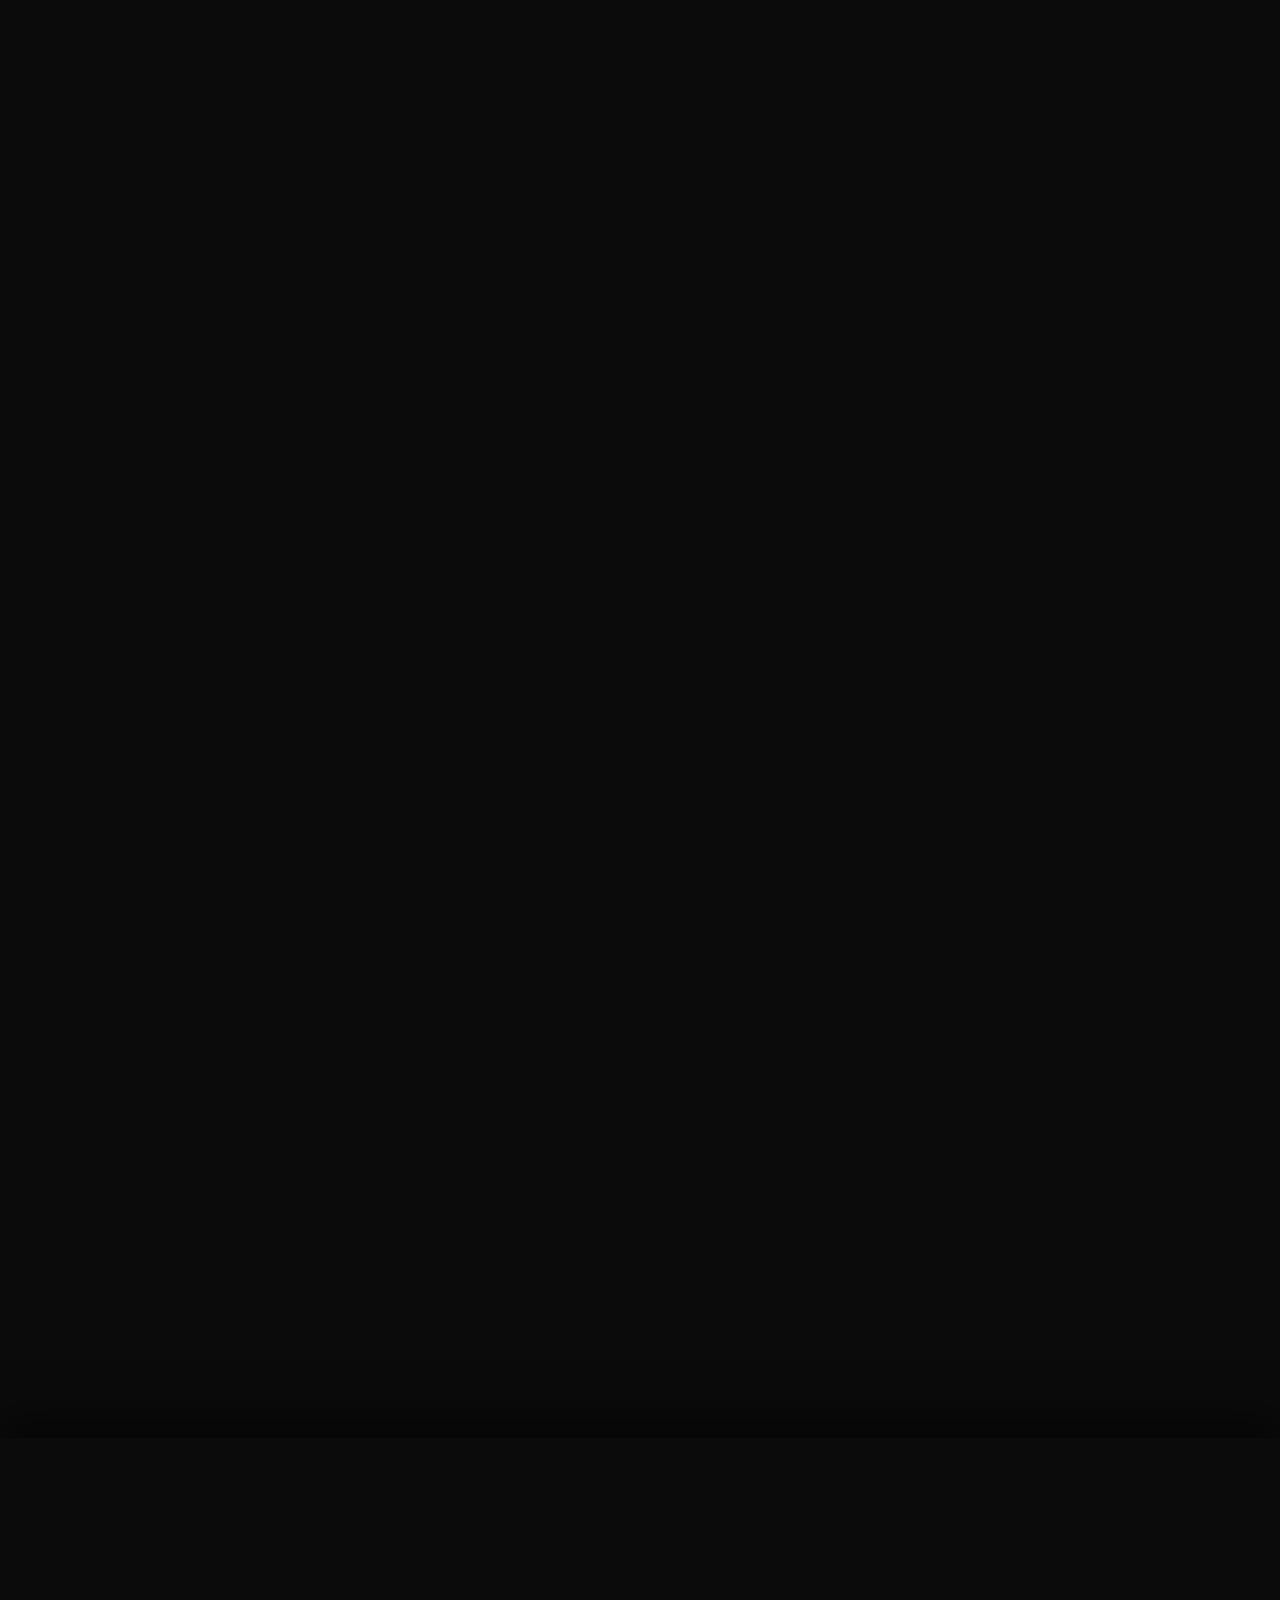
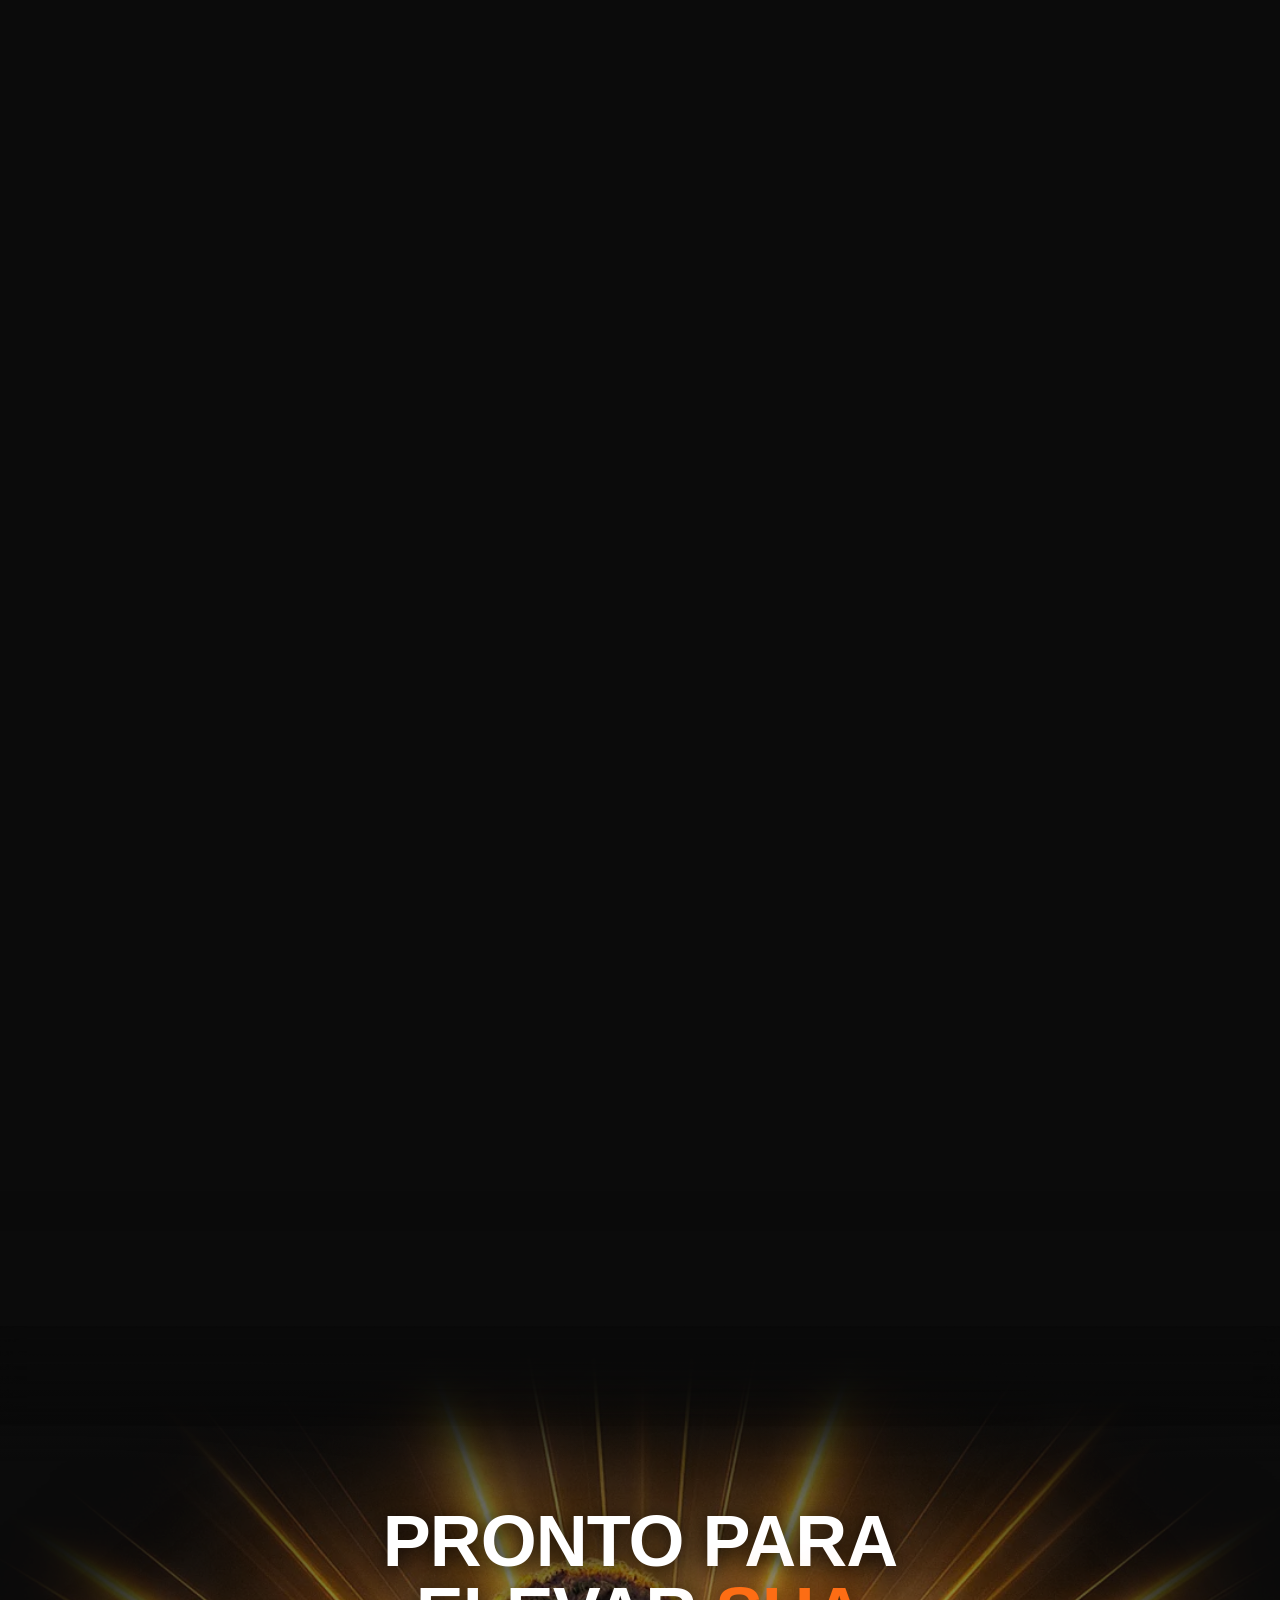
==== commit 13491e94: "feat: update dobra 6 mobile assets to 1080x1920 and fix file paths" ====
--- a/index.html
+++ b/index.html
@@ -252,15 +252,15 @@
             </div>
             <!-- Mobile Frames -->
             <div class="dobra6-frames mobile-frames">
-                <img class="dobra6-frame" src="assets/mobile/img1w.webp" alt="Edit Step 1">
-                <img class="dobra6-frame" src="assets/mobile/img2w.webp" alt="Edit Step 2">
-                <img class="dobra6-frame" src="assets/mobile/img3w.webp" alt="Edit Step 3">
-                <img class="dobra6-frame" src="assets/mobile/img4w.webp" alt="Edit Step 4">
-                <img class="dobra6-frame" src="assets/mobile/img5w.webp" alt="Edit Step 5">
-                <img class="dobra6-frame" src="assets/mobile/img6w.webp" alt="Edit Step 6">
-                <img class="dobra6-frame" src="assets/mobile/img7w.webp" alt="Edit Step 7">
-                <img class="dobra6-frame" src="assets/mobile/img8w.webp" alt="Edit Step 8">
-                <img class="dobra6-frame" src="assets/mobile/img9w.webp" alt="Edit Step 9">
+                <img class="dobra6-frame" src="assets/mobile/1w.webp" alt="Edit Step 1">
+                <img class="dobra6-frame" src="assets/mobile/2w.webp" alt="Edit Step 2">
+                <img class="dobra6-frame" src="assets/mobile/3w.webp" alt="Edit Step 3">
+                <img class="dobra6-frame" src="assets/mobile/4w.webp" alt="Edit Step 4">
+                <img class="dobra6-frame" src="assets/mobile/5w.webp" alt="Edit Step 5">
+                <img class="dobra6-frame" src="assets/mobile/6w.webp" alt="Edit Step 6">
+                <img class="dobra6-frame" src="assets/mobile/7w.webp" alt="Edit Step 7">
+                <img class="dobra6-frame" src="assets/mobile/8w.webp" alt="Edit Step 8">
+                <img class="dobra6-frame" src="assets/mobile/9w.webp" alt="Edit Step 9">
             </div>
         </div>
     </section>
